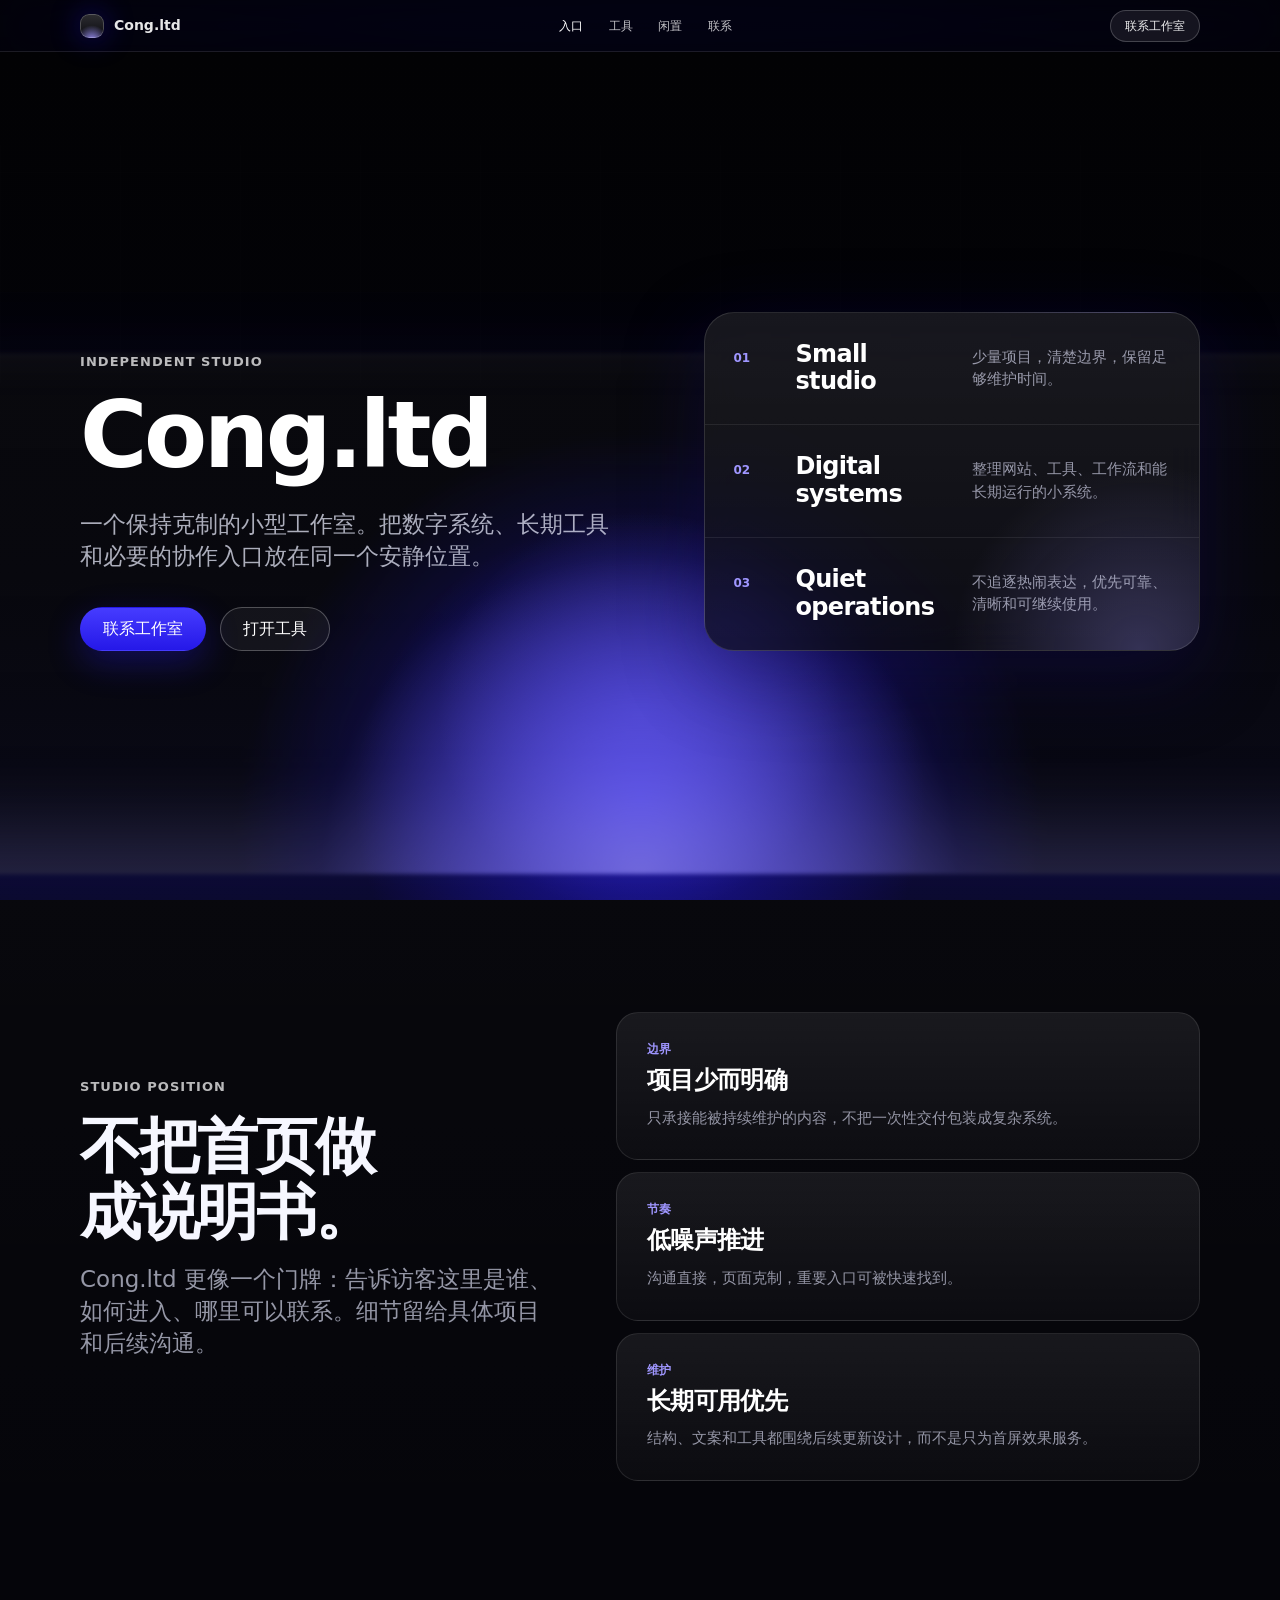
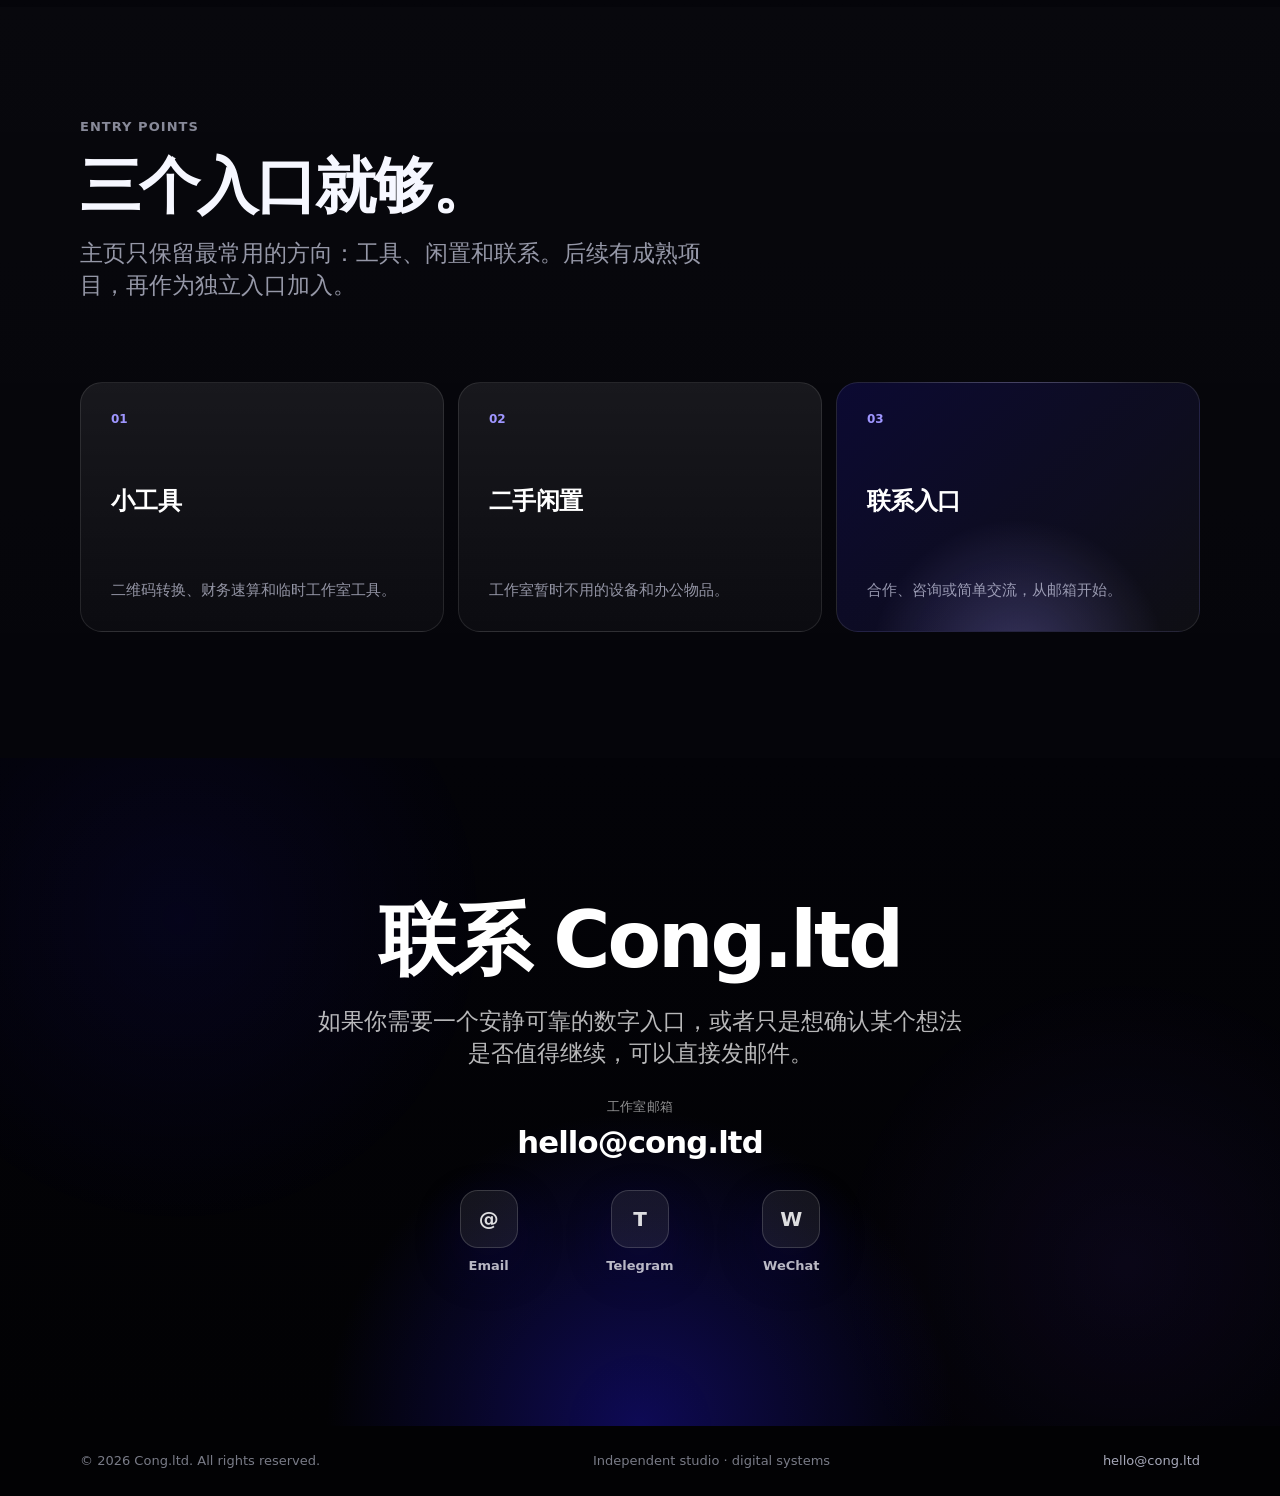
==== index.html @ 111c8457 "Upload cleaned Cong.ltd site" ====
<!doctype html>
<html lang="zh-CN">
<head>
  <meta charset="utf-8" />
  <meta name="viewport" content="width=device-width, initial-scale=1" />
  <title>Cong.ltd｜工作室</title>
  <meta name="description" content="Cong.ltd 是一个克制的小型工作室，整理数字系统、长期工具和安静可靠的协作入口。" />
  <link rel="stylesheet" href="assets/css/style.css">
</head>
<body>
  <a class="skip-link" href="#main">跳到正文</a>
  <nav class="nav" aria-label="主导航">
    <div class="nav-inner">
      <a class="brand" href="#top" aria-label="Cong.ltd 首页"><span class="brand-mark" aria-hidden="true"></span><span>Cong.ltd</span></a>
      <div class="nav-links" aria-label="页面导航">
        <a href="#top" aria-current="page">入口</a>
        <a href="tools.html">工具</a>
        <a href="preowned.html">闲置</a>
        <a href="#contact">联系</a>
      </div>
      <a class="nav-cta" href="#contact">联系工作室</a>
      <button class="menu-btn" type="button" aria-label="打开菜单" aria-expanded="false">☰</button>
    </div>
  </nav>
  <div class="mobile-menu" aria-label="移动端菜单">
    <a href="#top">入口</a>
    <a href="tools.html">工具</a>
    <a href="preowned.html">闲置</a>
    <a href="#contact">联系</a>
  </div>

  <main id="main">
    <span class="anchor-target" id="top" aria-hidden="true"></span>
    <section class="hero studio-hero">
      <div class="wrap studio-hero-inner">
        <div class="studio-hero-copy">
          <p class="hero-kicker reveal">Independent studio</p>
          <h1 class="reveal">Cong.ltd</h1>
          <p class="hero-subtitle reveal">一个保持克制的小型工作室。把数字系统、长期工具和必要的协作入口放在同一个安静位置。</p>
          <div class="hero-actions reveal">
            <a class="btn" href="#contact">联系工作室</a>
            <a class="btn secondary" href="tools.html">打开工具</a>
          </div>
        </div>
        <div class="studio-signal reveal" aria-label="工作室特征">
          <div class="signal-line">
            <span>01</span>
            <strong>Small studio</strong>
            <p>少量项目，清楚边界，保留足够维护时间。</p>
          </div>
          <div class="signal-line">
            <span>02</span>
            <strong>Digital systems</strong>
            <p>整理网站、工具、工作流和能长期运行的小系统。</p>
          </div>
          <div class="signal-line">
            <span>03</span>
            <strong>Quiet operations</strong>
            <p>不追逐热闹表达，优先可靠、清晰和可继续使用。</p>
          </div>
        </div>
      </div>
    </section>

    <section class="section studio-statement" aria-labelledby="studio-statement-title">
      <div class="wrap split">
        <div class="section-head left reveal">
          <p class="eyebrow">Studio position</p>
          <h2 id="studio-statement-title">不把首页做成说明书。</h2>
          <p class="lead">Cong.ltd 更像一个门牌：告诉访客这里是谁、如何进入、哪里可以联系。细节留给具体项目和后续沟通。</p>
        </div>
        <div class="studio-proof reveal">
          <div>
            <span>边界</span>
            <strong>项目少而明确</strong>
            <p>只承接能被持续维护的内容，不把一次性交付包装成复杂系统。</p>
          </div>
          <div>
            <span>节奏</span>
            <strong>低噪声推进</strong>
            <p>沟通直接，页面克制，重要入口可被快速找到。</p>
          </div>
          <div>
            <span>维护</span>
            <strong>长期可用优先</strong>
            <p>结构、文案和工具都围绕后续更新设计，而不是只为首屏效果服务。</p>
          </div>
        </div>
      </div>
    </section>

    <section class="section shelf-section" aria-labelledby="studio-entry-title">
      <div class="wrap">
        <div class="shelf-head">
          <div class="section-head left reveal">
            <p class="eyebrow dark-text">Entry points</p>
            <h2 id="studio-entry-title">三个入口就够。</h2>
            <p class="lead">主页只保留最常用的方向：工具、闲置和联系。后续有成熟项目，再作为独立入口加入。</p>
          </div>
        </div>
        <div class="studio-entry-grid">
          <a class="studio-entry-card reveal" href="tools.html">
            <span>01</span>
            <strong>小工具</strong>
            <p>二维码转换、财务速算和临时工作室工具。</p>
          </a>
          <a class="studio-entry-card reveal" href="preowned.html">
            <span>02</span>
            <strong>二手闲置</strong>
            <p>工作室暂时不用的设备和办公物品。</p>
          </a>
          <a class="studio-entry-card accent reveal" href="#contact">
            <span>03</span>
            <strong>联系入口</strong>
            <p>合作、咨询或简单交流，从邮箱开始。</p>
          </a>
        </div>
      </div>
    </section>

    <section class="contact" id="contact">
      <div class="wrap reveal">
        <h2>联系 Cong.ltd</h2>
        <p>如果你需要一个安静可靠的数字入口，或者只是想确认某个想法是否值得继续，可以直接发邮件。</p>
        <div class="contact-detail" aria-label="联系邮箱">
          <span>工作室邮箱</span>
          <a href="mailto:hello@cong.ltd?subject=Cong.ltd%20%E8%81%94%E7%B3%BB">hello@cong.ltd</a>
        </div>
        <div class="contact-icons" aria-label="联系入口">
          <a class="contact-icon-link" aria-label="Email" href="mailto:hello@cong.ltd?subject=Cong.ltd%20%E8%81%94%E7%B3%BB">
            <span class="contact-icon-mark" aria-hidden="true">
              <span class="contact-icon-fallback">@</span>
              <img src="https://pub-fa66d36fcbec41acb00d20a64ab77dc9.r2.dev/icons/email.png" alt="" width="28" height="28" loading="lazy" decoding="async" onload="this.previousElementSibling.hidden=true" onerror="this.remove()">
            </span>
            <span class="contact-icon-text">Email</span>
          </a>
          <a class="contact-icon-link" aria-label="Telegram" href="https://t.me/JFNemo" target="_blank" rel="noopener noreferrer">
            <span class="contact-icon-mark" aria-hidden="true">
              <span class="contact-icon-fallback">T</span>
              <img src="https://pub-fa66d36fcbec41acb00d20a64ab77dc9.r2.dev/icons/telegram.png" alt="" width="28" height="28" loading="lazy" decoding="async" onload="this.previousElementSibling.hidden=true" onerror="this.remove()">
            </span>
            <span class="contact-icon-text">Telegram</span>
          </a>
          <a class="contact-icon-link" aria-label="WeChat" href="https://work.weixin.qq.com/?from=user_h5" target="_blank" rel="noopener noreferrer">
            <span class="contact-icon-mark" aria-hidden="true">
              <span class="contact-icon-fallback">W</span>
              <img src="https://pub-fa66d36fcbec41acb00d20a64ab77dc9.r2.dev/icons/wechat.png" alt="" width="28" height="28" loading="lazy" decoding="async" onload="this.previousElementSibling.hidden=true" onerror="this.remove()">
            </span>
            <span class="contact-icon-text">WeChat</span>
          </a>
        </div>
      </div>
    </section>
  </main>

  <footer class="footer">
    <div class="footer-inner">
      <span>© <span id="year"></span> Cong.ltd. All rights reserved.</span>
      <span>Independent studio · digital systems</span>
      <a class="footer-mail" href="mailto:hello@cong.ltd?subject=Cong.ltd%20%E8%81%94%E7%B3%BB">hello@cong.ltd</a>
    </div>
  </footer>

  <script src="assets/js/script.js" defer></script>
</body>
</html>
---- assets/css/style.css ----
:root {
  color-scheme: dark;
  --black: #020204;
  --ink: #f6f7ff;
  --muted: rgba(230, 233, 255, .64);
  --soft: #080812;
  --soft-2: #030308;
  --white: #11121c;
  --line: rgba(255, 255, 255, .1);
  --blue: #281cff;
  --blue-dark: #7b70ff;
  --blue-bright: #9f96ff;
  --violet: #6d3cff;
  --radius: 18px;
  --shadow: rgba(18, 10, 96, .38) 0 24px 80px;
  --max: 1120px;
  --nav-h: 52px;
  --font-system: -apple-system, BlinkMacSystemFont, "SF Pro Display", "SF Pro Text", "PingFang SC", "Hiragino Sans GB", "Microsoft YaHei", "Segoe UI", system-ui, sans-serif;
  --tracking-tight: -0.028em;
  --tracking-title: -0.038em;
  --tracking-body: 0;
  --tracking-label: .08em;
  --text-caption: 12px;
  --text-small: 14px;
  --text-body: 17px;
  --text-lead: clamp(19px, 1.8vw, 23px);
  --text-card-title: clamp(23px, 2.2vw, 29px);
  --text-section-title: clamp(40px, 4.8vw, 64px);
  --text-hero: clamp(44px, 7.4vw, 92px);
  font-family: var(--font-system);
}

* { box-sizing: border-box; }
html { scroll-behavior: smooth; }
body {
  margin: 0;
  background:
    radial-gradient(circle at 50% -14%, rgba(40, 28, 255, .2), transparent 30%),
    radial-gradient(circle at 10% 34%, rgba(109, 60, 255, .12), transparent 28%),
    radial-gradient(circle at 90% 66%, rgba(40, 28, 255, .13), transparent 30%),
    var(--soft-2);
  color: var(--ink);
  letter-spacing: var(--tracking-body);
  -webkit-font-smoothing: antialiased;
  text-rendering: optimizeLegibility;
  font-size: var(--text-body);
  line-height: 1.47059;
}

a { color: inherit; text-decoration: none; }
button, input, textarea { font: inherit; }

.skip-link {
  position: absolute;
  left: 12px;
  top: -48px;
  z-index: 20;
  background: rgba(246,247,255,.94);
  color: #020204;
  padding: 10px 14px;
  border-radius: 999px;
  transition: top .2s ease;
}
.skip-link:focus { top: 12px; }

.nav {
  position: sticky;
  top: 0;
  z-index: 10;
  height: var(--nav-h);
  background: rgba(2, 2, 6, .74);
  color: rgba(255, 255, 255, .9);
  backdrop-filter: saturate(180%) blur(20px);
  -webkit-backdrop-filter: saturate(180%) blur(20px);
  border-bottom: 1px solid rgba(255,255,255,.1);
}

.nav-inner {
  width: min(var(--max), calc(100% - 36px));
  margin: 0 auto;
  height: 100%;
  display: flex;
  align-items: center;
  justify-content: space-between;
  gap: 20px;
}

.brand {
  display: inline-flex;
  align-items: center;
  gap: 10px;
  min-width: max-content;
  font-size: 14px;
  font-weight: 600;
  letter-spacing: var(--tracking-body);
}

.brand-mark {
  width: 24px;
  height: 24px;
  border-radius: 9px;
  background:
    radial-gradient(circle at 50% 110%, rgba(159,150,255,.95), transparent 52%),
    linear-gradient(180deg, rgba(255,255,255,.16), rgba(255,255,255,.02)),
    #05050a;
  box-shadow:
    inset 0 0 0 1px rgba(255,255,255,.22),
    0 0 30px rgba(40,28,255,.42);
}

.nav-links {
  display: flex;
  align-items: center;
  gap: clamp(16px, 2vw, 26px);
  font-size: var(--text-caption);
  line-height: 1;
  color: rgba(255,255,255,.76);
}

.nav-links a { transition: color .18s ease; }
.nav-links a:hover, .nav-links a:focus-visible, .nav-links a[aria-current="page"] { color: #fff; }

.nav-cta {
  display: inline-flex;
  align-items: center;
  justify-content: center;
  min-height: 32px;
  padding: 0 14px;
  border-radius: 999px;
  border: 1px solid rgba(255,255,255,.2);
  background: rgba(255,255,255,.08);
  color: rgba(255,255,255,.92);
  font-size: var(--text-caption);
  line-height: 1;
  font-weight: 500;
  transition: background .18s ease, border-color .18s ease;
}
.nav-cta:hover { background: rgba(255,255,255,.14); border-color: rgba(255,255,255,.32); }

.menu-btn { display: none; }
.mobile-menu { display: none; }

main { overflow: hidden; }

.hero {
  min-height: auto;
  background:
    radial-gradient(circle at 50% 88%, rgba(40, 28, 255, .58), transparent 29%),
    radial-gradient(circle at 50% 78%, rgba(159, 150, 255, .32), transparent 22%),
    linear-gradient(180deg, #020204 0%, #030309 62%, #080817 100%);
  color: #fff;
  display: grid;
  place-items: center;
  text-align: center;
  padding: clamp(74px, 7.8vw, 108px) 18px clamp(66px, 7vw, 92px);
  position: relative;
  isolation: isolate;
}

.hero::before {
  content: "";
  position: absolute;
  inset: auto max(-140px, -11vw) 26px max(-140px, -11vw);
  height: min(520px, 48vw);
  border-radius: 46px;
  background:
    radial-gradient(circle at 50% 100%, rgba(159,150,255,.82), transparent 34%),
    radial-gradient(circle at 50% 92%, rgba(40,28,255,.76), transparent 44%),
    linear-gradient(180deg, rgba(255,255,255,.04), rgba(255,255,255,.01));
  filter: blur(2px);
  opacity: .74;
  z-index: -1;
  pointer-events: none;
  box-shadow:
    inset 0 0 0 1px rgba(255,255,255,.06),
    inset 0 -42px 80px rgba(159,150,255,.26),
    0 44px 120px rgba(40,28,255,.24);
}

.hero::after {
  content: "";
  position: absolute;
  inset: 0;
  background:
    linear-gradient(90deg, rgba(255,255,255,.035) 1px, transparent 1px),
    linear-gradient(180deg, rgba(255,255,255,.03) 1px, transparent 1px);
  background-size: 120px 120px;
  mask-image: linear-gradient(to bottom, transparent, #000 18%, transparent 72%);
  opacity: .18;
  z-index: -1;
  pointer-events: none;
}

.hero-kicker, .eyebrow {
  margin: 0 0 18px;
  font-size: 13px;
  line-height: 1.23077;
  color: rgba(255,255,255,.72);
  letter-spacing: var(--tracking-label);
  text-transform: uppercase;
  font-weight: 600;
}

.hero h1 {
  margin: 0 auto;
  max-width: 1040px;
  font-size: var(--text-hero);
  line-height: 1.035;
  letter-spacing: var(--tracking-title);
  font-weight: 700;
  text-wrap: balance;
}

.hero-subtitle {
  max-width: 720px;
  margin: 26px auto 0;
  font-size: var(--text-lead);
  line-height: 1.381;
  color: rgba(235,238,255,.72);
  font-weight: 400;
  letter-spacing: var(--tracking-body);
  text-wrap: pretty;
}

.hero-actions, .section-actions {
  display: flex;
  align-items: center;
  justify-content: center;
  flex-wrap: wrap;
  gap: 14px;
  margin-top: 34px;
}

.btn {
  display: inline-flex;
  align-items: center;
  justify-content: center;
  min-height: 44px;
  padding: 0 22px;
  border-radius: 999px;
  border: 1px solid transparent;
  background: var(--blue);
  color: #fff;
  font-size: 16px;
  line-height: 1;
  font-weight: 500;
  letter-spacing: var(--tracking-body);
  box-shadow: 0 12px 34px rgba(40,28,255,.3);
  background: linear-gradient(180deg, #463cff, #2518e8);
  transition: transform .18s ease, background .18s ease, border-color .18s ease, box-shadow .18s ease;
}
.btn:hover { transform: translateY(-1px); background: linear-gradient(180deg, #5b52ff, #2f24ff); box-shadow: 0 16px 42px rgba(40,28,255,.4); }
.btn:active { transform: translateY(0); }
.btn.secondary { background: rgba(255,255,255,.05); border-color: rgba(255,255,255,.26); color: #fff; box-shadow: none; }
.btn.secondary:hover { border-color: rgba(255,255,255,.46); background: rgba(255,255,255,.09); box-shadow: none; }
.btn.dark { background: rgba(255,255,255,.1); color: #fff; border-color: rgba(255,255,255,.18); box-shadow: none; }
.btn.dark:hover { background: rgba(255,255,255,.15); box-shadow: none; }
.btn.ghost { background: rgba(255,255,255,.04); color: var(--blue-bright); border-color: rgba(159,150,255,.36); box-shadow: none; }
.btn.ghost:hover { background: rgba(159,150,255,.1); box-shadow: none; }

.hero-panel {
  width: min(920px, calc(100vw - 36px));
  margin: clamp(40px, 5vw, 52px) auto 0;
  border-radius: 42px;
  background:
    linear-gradient(180deg, rgba(255,255,255,.12), rgba(255,255,255,.025)),
    rgba(5,5,12,.64);
  border: 1px solid rgba(255,255,255,.14);
  box-shadow:
    inset 0 1px 0 rgba(255,255,255,.12),
    0 38px 120px rgba(0,0,0,.54),
    0 0 90px rgba(40,28,255,.18);
  padding: 14px;
  text-align: left;
  backdrop-filter: blur(22px) saturate(150%);
  -webkit-backdrop-filter: blur(22px) saturate(150%);
}

.dashboard {
  min-height: 330px;
  border-radius: 30px;
  background:
    radial-gradient(circle at 75% 110%, rgba(40,28,255,.28), transparent 36%),
    linear-gradient(180deg, rgba(255,255,255,.075), rgba(255,255,255,.026)),
    #050509;
  color: var(--ink);
  display: grid;
  grid-template-columns: 1fr 1.1fr;
  gap: 0;
  overflow: hidden;
}

.dash-copy {
  padding: clamp(26px, 3.6vw, 42px);
  display: flex;
  flex-direction: column;
  justify-content: space-between;
  gap: 28px;
}

.dash-label { font-size: 13px; line-height: 1.23077; color: var(--muted); margin-bottom: 14px; letter-spacing: var(--tracking-body); }
.dash-title { margin: 0; font-size: clamp(30px, 3.1vw, 44px); line-height: 1.09091; letter-spacing: var(--tracking-tight); font-weight: 650; text-wrap: balance; }
.dash-text { margin: 16px 0 0; color: var(--muted); font-size: 16px; line-height: 1.5; letter-spacing: var(--tracking-body); text-wrap: pretty; }

.dash-list { display: grid; gap: 12px; margin: 0; padding: 0; list-style: none; }
.dash-list li { display: flex; align-items: center; gap: 10px; color: rgba(235,238,255,.74); font-size: 14px; line-height: 1.35; letter-spacing: var(--tracking-body); }
.dot { width: 8px; height: 8px; border-radius: 50%; background: var(--blue-bright); box-shadow: 0 0 0 5px rgba(159,150,255,.13); }

.dash-visual {
  background:
    radial-gradient(circle at 50% 100%, rgba(159,150,255,.5), transparent 38%),
    radial-gradient(circle at 50% 76%, rgba(40,28,255,.44), transparent 44%),
    #030306;
  min-height: 330px;
  position: relative;
  padding: 24px;
  display: grid;
  place-items: center;
}

.orbit {
  width: min(340px, 78%);
  aspect-ratio: 1;
  border-radius: 42px;
  position: relative;
  background:
    radial-gradient(circle at 50% 105%, rgba(190,185,255,.92), transparent 32%),
    radial-gradient(circle at 50% 82%, rgba(40,28,255,.82), transparent 45%),
    linear-gradient(180deg, rgba(255,255,255,.03), rgba(255,255,255,.01));
  box-shadow:
    inset 0 0 0 1px rgba(255,255,255,.08),
    inset 0 -28px 70px rgba(159,150,255,.2),
    0 28px 80px rgba(40,28,255,.2);
  animation: breathe 5s ease-in-out infinite;
}

.orbit::before, .orbit::after {
  content: "";
  position: absolute;
  width: 108px;
  height: 54px;
  border-radius: 0 0 108px 108px;
  background: #281cff;
  box-shadow: 0 16px 52px rgba(40,28,255,.48);
}
.orbit::before { top: 31%; left: 50%; transform: translateX(-50%); }
.orbit::after { display: none; }

.core {
  position: absolute;
  inset: 50% auto auto 50%;
  transform: translate(-50%, -50%);
  width: 132px;
  height: 132px;
  border-radius: 50%;
  background:
    radial-gradient(circle at 50% 0%, #05050a 0 30%, transparent 31%),
    linear-gradient(180deg, #281cff, #120b8d);
  display: grid;
  place-items: center;
  color: #fff;
  font-size: 38px;
  font-weight: 750;
  box-shadow: 0 24px 70px rgba(40,28,255,.42);
}

@keyframes breathe {
  0%, 100% { transform: scale(1); opacity: .94; }
  50% { transform: scale(1.035); opacity: 1; }
}

.section {
  padding: clamp(72px, 9vw, 112px) 18px clamp(80px, 10vw, 126px);
  background: transparent;
  color: var(--ink);
  position: relative;
}
.section.dark,
.section.soft,
.section.white {
  background:
    linear-gradient(180deg, rgba(255,255,255,.018), rgba(255,255,255,.006)),
    var(--soft-2);
  color: var(--ink);
}
.section.dark::before,
.section.soft::before,
.section.white::before,
.contact::before {
  content: "";
  position: absolute;
  inset: 0;
  pointer-events: none;
  background:
    radial-gradient(circle at 14% 24%, rgba(40,28,255,.11), transparent 26%),
    radial-gradient(circle at 88% 76%, rgba(109,60,255,.1), transparent 24%);
  opacity: .74;
}
.section > .wrap,
.contact > .wrap { position: relative; z-index: 1; }

.wrap { width: min(var(--max), 100%); margin: 0 auto; }
.section-head { max-width: 760px; margin: 0 auto 54px; text-align: center; }
.section-head.left { margin-left: 0; text-align: left; }
.section h2 {
  margin: 0;
  font-size: var(--text-section-title);
  line-height: 1.0625;
  letter-spacing: var(--tracking-title);
  font-weight: 700;
  text-wrap: balance;
}
.section p.lead {
  margin: 20px 0 0;
  font-size: var(--text-lead);
  line-height: 1.3913;
  color: var(--muted);
  letter-spacing: var(--tracking-body);
  font-weight: 400;
  text-wrap: pretty;
}
.dark p.lead { color: var(--muted); }

.grid-3 {
  display: grid;
  grid-template-columns: repeat(3, 1fr);
  gap: 16px;
}

.card {
  min-height: 300px;
  border-radius: var(--radius);
  background:
    linear-gradient(180deg, rgba(255,255,255,.08), rgba(255,255,255,.035));
  padding: clamp(26px, 3.2vw, 38px);
  box-shadow: none;
  border: 1px solid rgba(255,255,255,.1);
  display: flex;
  flex-direction: column;
  justify-content: space-between;
  gap: 28px;
  transition: transform .2s ease, box-shadow .2s ease, border-color .2s ease;
}
.card:hover { transform: translateY(-3px); box-shadow: var(--shadow); border-color: rgba(159,150,255,.24); }
.dark .card { background: linear-gradient(180deg, rgba(255,255,255,.08), rgba(255,255,255,.035)); color: #fff; border-color: rgba(255,255,255,.1); }

.icon {
  width: 52px;
  height: 52px;
  border-radius: 15px;
  display: grid;
  place-items: center;
  background: linear-gradient(135deg, rgba(40,28,255,.18), rgba(159,150,255,.06));
  color: var(--blue-bright);
  font-size: 22px;
  line-height: 1;
  font-weight: 650;
  letter-spacing: var(--tracking-tight);
}
.dark .icon { color: var(--blue-bright); background: rgba(159,150,255,.12); }

.card h3 { margin: 0; font-size: var(--text-card-title); line-height: 1.1724; letter-spacing: var(--tracking-tight); font-weight: 650; text-wrap: balance; }
.card p { margin: 14px 0 0; color: var(--muted); line-height: 1.533; font-size: 15px; letter-spacing: var(--tracking-body); text-wrap: pretty; }
.dark .card p { color: rgba(255,255,255,.68); }

.link {
  color: var(--blue-bright);
  font-size: 15px;
  line-height: 1.333;
  font-weight: 500;
  letter-spacing: var(--tracking-body);
  width: max-content;
}
.link::after { content: " ›"; }
.link:hover { text-decoration: underline; }
.dark .link { color: var(--blue-bright); }

.split {
  display: grid;
  grid-template-columns: .9fr 1.1fr;
  gap: clamp(28px, 4.6vw, 58px);
  align-items: center;
}

.feature-list { display: grid; gap: 14px; }
.feature-row {
  display: grid;
  grid-template-columns: 44px 1fr;
  gap: 16px;
  padding: 20px;
  border-radius: 16px;
  background: rgba(255,255,255,.06);
  border: 1px solid rgba(255,255,255,.1);
}
.feature-row b { display: block; font-size: 18px; margin-bottom: 5px; }
.feature-row span { display: block; color: var(--muted); line-height: 1.45; }

.showcase {
  border-radius: 30px;
  min-height: 480px;
  background:
    radial-gradient(circle at 58% 105%, rgba(159,150,255,.52), transparent 32%),
    radial-gradient(circle at 72% 92%, rgba(40,28,255,.42), transparent 42%),
    linear-gradient(180deg, rgba(255,255,255,.08), rgba(255,255,255,.02)),
    #050509;
  border: 1px solid rgba(255,255,255,.12);
  padding: clamp(20px, 4vw, 42px);
  box-shadow: var(--shadow);
  color: #fff;
  display: flex;
  flex-direction: column;
  justify-content: space-between;
  overflow: hidden;
  position: relative;
}
.showcase::after {
  content: "";
  position: absolute;
  right: -70px;
  bottom: -90px;
  width: 320px;
  height: 320px;
  border-radius: 50%;
  background: radial-gradient(circle, rgba(159,150,255,.54), transparent 62%);
  pointer-events: none;
}
.showcase-top { display: flex; justify-content: space-between; gap: 18px; align-items: flex-start; position: relative; z-index: 1; }
.badge { border: 1px solid rgba(255,255,255,.18); border-radius: 999px; padding: 8px 12px; color: rgba(255,255,255,.72); font-size: 12px; }
.showcase-title { position: relative; z-index: 1; max-width: 520px; }
.showcase-title h3 { margin: 0; font-size: clamp(36px, 4.7vw, 58px); line-height: 1.069; letter-spacing: var(--tracking-title); font-weight: 700; text-wrap: balance; }
.showcase-title p { color: rgba(255,255,255,.7); font-size: 17px; line-height: 1.5; letter-spacing: var(--tracking-body); text-wrap: pretty; }

.timeline {
  display: grid;
  grid-template-columns: repeat(4, 1fr);
  gap: 10px;
  margin-top: 34px;
  position: relative;
  z-index: 1;
}
.step { border-radius: 16px; background: rgba(255,255,255,.08); padding: 18px; min-height: 126px; border: 1px solid rgba(255,255,255,.08); }
.step strong { display: block; font-size: 12px; line-height: 1; color: var(--blue-bright); margin-bottom: 13px; letter-spacing: var(--tracking-body); font-weight: 650; }
.step span { color: rgba(255,255,255,.8); font-size: 15px; line-height: 1.4; letter-spacing: var(--tracking-body); }

.case-grid {
  display: grid;
  grid-template-columns: 1.2fr .8fr;
  gap: 16px;
}
.case-card {
  min-height: 330px;
  border-radius: 24px;
  background:
    linear-gradient(180deg, rgba(255,255,255,.08), rgba(255,255,255,.035));
  padding: clamp(28px, 4vw, 44px);
  display: flex;
  flex-direction: column;
  justify-content: space-between;
  border: 1px solid rgba(255,255,255,.1);
}
.case-card.primary {
  background:
    radial-gradient(circle at 50% 115%, rgba(40,28,255,.34), transparent 36%),
    linear-gradient(180deg, rgba(255,255,255,.075), rgba(255,255,255,.022)),
    #050509;
  color: #fff;
}
.case-card p { color: var(--muted); line-height: 1.533; margin: 14px 0 0; font-size: 15px; letter-spacing: var(--tracking-body); text-wrap: pretty; }
.case-card.primary p { color: rgba(255,255,255,.72); }
.case-card h3 { font-size: clamp(30px, 3.8vw, 48px); margin: 0; letter-spacing: var(--tracking-title); line-height: 1.0833; font-weight: 700; text-wrap: balance; }
.case-meta { display: flex; flex-wrap: wrap; gap: 8px; margin-top: 22px; }
.pill { border-radius: 999px; padding: 7px 11px; background: rgba(159,150,255,.1); color: var(--blue-bright); font-size: 12px; line-height: 1; letter-spacing: var(--tracking-body); font-weight: 500; border: 1px solid rgba(159,150,255,.16); }
.primary .pill { background: rgba(159,150,255,.13); color: var(--blue-bright); }

.product-grid {
  display: grid;
  grid-template-columns: 1.12fr .94fr .94fr;
  gap: 16px;
}
.product-card {
  min-height: 318px;
  border-radius: 24px;
  background:
    linear-gradient(180deg, rgba(255,255,255,.08), rgba(255,255,255,.035));
  border: 1px solid rgba(255,255,255,.1);
  padding: clamp(26px, 3.4vw, 40px);
  display: flex;
  flex-direction: column;
  justify-content: space-between;
  gap: 30px;
  transition: transform .2s ease, box-shadow .2s ease, border-color .2s ease;
}
.product-card:hover { transform: translateY(-3px); box-shadow: var(--shadow); border-color: rgba(159,150,255,.24); }
.product-card.feature {
  background:
    radial-gradient(circle at 50% 112%, rgba(40,28,255,.38), transparent 36%),
    linear-gradient(180deg, rgba(255,255,255,.075), rgba(255,255,255,.022)),
    #050509;
  color: #fff;
}
.product-card h3 {
  margin: 0;
  font-size: clamp(28px, 3vw, 42px);
  line-height: 1.095;
  letter-spacing: var(--tracking-tight);
  font-weight: 700;
  text-wrap: balance;
}
.product-card p {
  margin: 15px 0 0;
  color: var(--muted);
  line-height: 1.533;
  font-size: 15px;
  letter-spacing: var(--tracking-body);
  text-wrap: pretty;
}
.product-card.feature p { color: rgba(255,255,255,.72); }
.product-topline {
  display: inline-flex;
  align-items: center;
  gap: 9px;
  color: var(--muted);
  font-size: 13px;
  line-height: 1.23077;
  letter-spacing: var(--tracking-body);
}
.product-card.feature .product-topline { color: rgba(255,255,255,.72); }
.status-dot {
  width: 9px;
  height: 9px;
  border-radius: 50%;
  background: var(--blue);
  box-shadow: 0 0 0 5px rgba(159,150,255,.13);
  flex: 0 0 auto;
}
.status-dot.available { background: var(--blue-bright); box-shadow: 0 0 0 5px rgba(159,150,255,.14); }
.status-dot.reserved { background: var(--blue-dark); box-shadow: 0 0 0 5px rgba(123,112,255,.14); }
.product-foot {
  display: flex;
  align-items: center;
  justify-content: space-between;
  gap: 14px;
  flex-wrap: wrap;
}
.product-foot strong {
  font-size: 27px;
  line-height: 1.111;
  letter-spacing: var(--tracking-tight);
  font-weight: 650;
  font-variant-numeric: tabular-nums;
}
.product-card.feature .pill { background: rgba(159,150,255,.13); color: var(--blue-bright); }

.tools-layout {
  display: grid;
  grid-template-columns: .86fr 1.14fr;
  gap: clamp(28px, 4.6vw, 58px);
  align-items: center;
}
.shelf-section {
  background:
    linear-gradient(180deg, rgba(255,255,255,.018), rgba(255,255,255,.006)),
    var(--soft-2);
  color: var(--ink);
}
.page-hero {
  min-height: calc(100dvh - var(--nav-h));
  padding-top: clamp(76px, 9vw, 118px);
}
.page-hero h1 {
  margin: 0;
  font-size: var(--text-section-title);
  line-height: 1.0625;
  letter-spacing: var(--tracking-title);
  font-weight: 700;
  text-wrap: balance;
}
.preowned-actions {
  justify-content: flex-start;
  margin-top: clamp(24px, 4vw, 42px);
}
.anchor-target {
  position: relative;
  top: calc(var(--nav-h) * -1);
  display: block;
  width: 0;
  height: 0;
  overflow: hidden;
}
.shelf-head {
  display: grid;
  grid-template-columns: minmax(0, 1fr) minmax(220px, 280px);
  gap: clamp(24px, 4vw, 56px);
  align-items: end;
  margin-bottom: 26px;
}
.shelf-head .lead {
  max-width: 650px;
}
.shelf-select-wrap {
  display: grid;
  gap: 9px;
}
.shelf-select-wrap span {
  color: rgba(230,233,255,.58);
  font-size: 13px;
  line-height: 1.23077;
}
.shelf-select-wrap select {
  width: 100%;
  min-height: 46px;
  border: 1px solid rgba(255,255,255,.16);
  border-radius: 16px;
  background:
    linear-gradient(180deg, rgba(255,255,255,.1), rgba(255,255,255,.045)),
    #050509;
  color: #fff;
  padding: 0 14px;
  outline: none;
}
.shelf-select-wrap select:focus {
  border-color: rgba(159,150,255,.48);
}
.shelf-panels {
  border: 1px solid rgba(255,255,255,.1);
  border-radius: 30px;
  background:
    radial-gradient(circle at 84% 100%, rgba(40,28,255,.18), transparent 34%),
    rgba(255,255,255,.025);
  padding: clamp(14px, 2vw, 22px);
}
.shelf-panel[hidden] { display: none; }
.shelf-panel.is-active {
  display: block;
}
.dark-text { color: rgba(230,233,255,.58); }
.tool-grid {
  display: grid;
  grid-template-columns: repeat(2, 1fr);
  gap: 14px;
}
.tool-card {
  min-height: 220px;
  border-radius: 22px;
  background:
    linear-gradient(180deg, rgba(255,255,255,.08), rgba(255,255,255,.035));
  border: 1px solid rgba(255,255,255,.1);
  padding: 28px;
  display: flex;
  flex-direction: column;
  justify-content: space-between;
  transition: transform .2s ease, background .2s ease;
}
.tool-card:hover { transform: translateY(-2px); background: rgba(255,255,255,.09); }
.tool-card.accent {
  background:
    radial-gradient(circle at 50% 115%, rgba(159,150,255,.3), transparent 44%),
    linear-gradient(135deg, rgba(40,28,255,.16), rgba(255,255,255,.04));
}
.tool-card.qr-tool {
  grid-column: 1 / -1;
  min-height: auto;
  display: grid;
  grid-template-columns: 40px minmax(180px, .72fr) minmax(280px, 1.28fr);
  align-items: start;
  gap: 24px;
  background:
    radial-gradient(circle at 82% 110%, rgba(159,150,255,.34), transparent 38%),
    linear-gradient(180deg, rgba(255,255,255,.09), rgba(255,255,255,.035));
}
.tool-card.finance-tool {
  grid-column: 1 / -1;
  min-height: auto;
  display: grid;
  grid-template-columns: 40px minmax(180px, .62fr) minmax(320px, 1.38fr);
  align-items: start;
  gap: 24px;
  background:
    radial-gradient(circle at 86% 110%, rgba(40,28,255,.3), transparent 38%),
    linear-gradient(180deg, rgba(255,255,255,.085), rgba(255,255,255,.032));
}
.tool-index {
  width: 40px;
  height: 40px;
  border-radius: 13px;
  display: grid;
  place-items: center;
  background: rgba(255,255,255,.08);
  color: var(--blue-bright);
  border: 1px solid rgba(255,255,255,.1);
  font-weight: 650;
  font-size: 13px;
  line-height: 1;
  letter-spacing: var(--tracking-body);
}
.tool-card h3 {
  margin: 30px 0 0;
  font-size: var(--text-card-title);
  line-height: 1.1724;
  letter-spacing: var(--tracking-tight);
  font-weight: 650;
  text-wrap: balance;
}
.tool-card p {
  margin: 11px 0 0;
  color: var(--muted);
  line-height: 1.4667;
  font-size: 15px;
  letter-spacing: var(--tracking-body);
  text-wrap: pretty;
}

.qr-app {
  display: grid;
  gap: 14px;
}
.qr-label {
  color: rgba(230,233,255,.68);
  font-size: 13px;
  line-height: 1.23077;
}
.qr-app textarea {
  width: 100%;
  min-height: 116px;
  resize: vertical;
  border: 1px solid rgba(255,255,255,.12);
  border-radius: 16px;
  background: rgba(255,255,255,.06);
  color: #fff;
  padding: 14px 15px;
  outline: none;
  line-height: 1.5;
  transition: border-color .18s ease, background .18s ease;
}
.qr-app textarea::placeholder { color: rgba(230,233,255,.4); }
.qr-app textarea:focus {
  border-color: rgba(159,150,255,.44);
  background: rgba(255,255,255,.08);
}
.qr-actions {
  display: flex;
  align-items: center;
  flex-wrap: wrap;
  gap: 10px;
}
.qr-actions .btn {
  min-height: 40px;
  padding-inline: 16px;
  font-size: 14px;
  cursor: pointer;
}
.qr-actions .disabled {
  opacity: .48;
  pointer-events: none;
}
.qr-output {
  min-height: 220px;
  border: 1px solid rgba(255,255,255,.1);
  border-radius: 24px;
  background:
    radial-gradient(circle at 50% 100%, rgba(40,28,255,.26), transparent 40%),
    rgba(2,2,7,.46);
  display: grid;
  place-items: center;
  padding: 22px;
  color: rgba(230,233,255,.52);
}
.qr-output canvas,
.qr-output img {
  width: min(180px, 100%);
  height: auto;
  border-radius: 14px;
  background: #fff;
  padding: 10px;
  box-shadow: 0 18px 54px rgba(0,0,0,.38);
}
.qr-message {
  color: rgba(230,233,255,.62);
  font-size: 14px;
  line-height: 1.4;
}

.finance-app {
  display: grid;
  gap: 14px;
}
.finance-fields {
  display: grid;
  grid-template-columns: repeat(4, minmax(0, 1fr));
  gap: 10px;
}
.finance-app label {
  display: grid;
  gap: 7px;
}
.finance-app label span {
  color: rgba(230,233,255,.68);
  font-size: 13px;
  line-height: 1.23077;
}
.finance-app input {
  width: 100%;
  min-height: 42px;
  border: 1px solid rgba(255,255,255,.12);
  border-radius: 14px;
  background: rgba(255,255,255,.06);
  color: #fff;
  padding: 0 12px;
  outline: none;
  transition: border-color .18s ease, background .18s ease;
}
.finance-app input::placeholder { color: rgba(230,233,255,.38); }
.finance-app input:focus {
  border-color: rgba(159,150,255,.44);
  background: rgba(255,255,255,.08);
}
.finance-result {
  display: grid;
  grid-template-columns: repeat(2, minmax(0, 1fr));
  gap: 10px;
}
.finance-result div,
.finance-records {
  border: 1px solid rgba(255,255,255,.1);
  border-radius: 16px;
  background: rgba(2,2,7,.4);
  padding: 14px;
}
.finance-result span,
.finance-record span {
  display: block;
  color: rgba(230,233,255,.52);
  font-size: 12px;
  line-height: 1.25;
}
.finance-result strong {
  display: block;
  margin-top: 8px;
  color: #fff;
  font-size: 18px;
  line-height: 1.25;
  font-weight: 650;
  overflow-wrap: anywhere;
}
.finance-actions {
  display: flex;
  flex-wrap: wrap;
  gap: 10px;
}
.finance-actions .btn {
  min-height: 40px;
  padding-inline: 16px;
  font-size: 14px;
  cursor: pointer;
}
.finance-records {
  display: grid;
  gap: 10px;
  min-height: 54px;
}
.finance-records:empty::before {
  content: "暂无记录";
  color: rgba(230,233,255,.5);
  font-size: 14px;
}
.finance-record {
  display: grid;
  gap: 5px;
}
.finance-record strong {
  color: #fff;
  font-size: 15px;
  line-height: 1.35;
}
.finance-record em {
  color: rgba(230,233,255,.56);
  font-size: 12px;
  line-height: 1.35;
  font-style: normal;
}

.contact {
  background:
    radial-gradient(circle at 50% 100%, rgba(40,28,255,.32), transparent 34%),
    linear-gradient(180deg, #030308, #020204);
  color: #fff;
  text-align: center;
  padding: clamp(84px, 11vw, 144px) 18px clamp(92px, 12vw, 152px);
  position: relative;
}
.contact h2 { margin: 0 auto; max-width: 900px; font-size: clamp(42px, 6.4vw, 78px); line-height: 1.064; letter-spacing: var(--tracking-title); font-weight: 700; text-wrap: balance; }
.contact p { max-width: 660px; margin: 24px auto 0; color: rgba(255,255,255,.72); font-size: var(--text-lead); line-height: 1.3913; letter-spacing: var(--tracking-body); text-wrap: pretty; }
.contact-detail {
  width: max-content;
  max-width: 100%;
  margin: 28px auto 0;
  display: grid;
  gap: 8px;
  text-align: center;
}
.contact-detail span {
  color: rgba(255,255,255,.56);
  font-size: 13px;
  line-height: 1.3846;
  letter-spacing: .01em;
}
.contact-detail a {
  color: #fff;
  font-size: clamp(22px, 2.4vw, 32px);
  font-weight: 600;
  line-height: 1.1875;
  letter-spacing: var(--tracking-tight);
  overflow-wrap: anywhere;
  transition: color .18s ease;
}
.contact-detail a:hover { color: rgba(255,255,255,.82); }
.contact-icons {
  width: min(100%, 440px);
  margin: 30px auto 0;
  display: flex;
  align-items: stretch;
  justify-content: center;
  gap: 14px;
}
.contact-icon-link {
  min-width: 0;
  flex: 1 1 0;
  display: grid;
  justify-items: center;
  gap: 10px;
  color: rgba(255,255,255,.78);
  font-size: 13px;
  line-height: 1.2308;
  font-weight: 600;
  letter-spacing: var(--tracking-body);
  transition: color .18s ease, transform .18s ease;
}
.contact-icon-link:hover {
  color: #fff;
  transform: translateY(-2px);
}
.contact-icon-mark {
  position: relative;
  width: 58px;
  height: 58px;
  display: inline-grid;
  place-items: center;
  border: 1px solid rgba(255,255,255,.16);
  border-radius: 18px;
  background: rgba(255,255,255,.07);
  box-shadow: rgba(18, 10, 96, .24) 0 18px 48px;
  overflow: hidden;
}
.contact-icon-mark img {
  position: absolute;
  inset: 50% auto auto 50%;
  width: 28px;
  height: 28px;
  object-fit: contain;
  transform: translate(-50%, -50%);
}
.contact-icon-fallback {
  color: rgba(255,255,255,.86);
  font-size: 20px;
  line-height: 1;
  font-weight: 700;
}
.contact-icon-text {
  max-width: 100%;
  overflow-wrap: anywhere;
}

.footer {
  background: #020204;
  color: rgba(230,233,255,.52);
  padding: 26px 18px;
  font-size: 13px;
  line-height: 1.3846;
  letter-spacing: var(--tracking-body);
}
.footer-inner { width: min(var(--max), 100%); margin: 0 auto; display: flex; justify-content: space-between; gap: 18px; flex-wrap: wrap; }
.footer-mail { color: rgba(230,233,255,.72); font-weight: 500; }
.footer-mail:hover { color: var(--blue-bright); }

.studio-hero {
  min-height: calc(100dvh - var(--nav-h));
  text-align: left;
}
.studio-hero-inner {
  display: grid;
  grid-template-columns: minmax(0, 1.05fr) minmax(300px, .95fr);
  gap: clamp(36px, 6vw, 86px);
  align-items: end;
}
.studio-hero-copy {
  max-width: 760px;
}
.studio-hero .hero-kicker,
.studio-hero h1,
.studio-hero .hero-subtitle {
  margin-left: 0;
  margin-right: 0;
}
.studio-hero .hero-subtitle {
  max-width: 680px;
}
.studio-hero .hero-actions {
  justify-content: flex-start;
}
.studio-signal {
  border: 1px solid rgba(255,255,255,.12);
  border-radius: 30px;
  background:
    radial-gradient(circle at 88% 100%, rgba(159,150,255,.28), transparent 34%),
    linear-gradient(180deg, rgba(255,255,255,.08), rgba(255,255,255,.028)),
    rgba(5,5,12,.72);
  box-shadow: var(--shadow);
  backdrop-filter: blur(18px) saturate(140%);
  -webkit-backdrop-filter: blur(18px) saturate(140%);
  overflow: hidden;
}
.signal-line {
  display: grid;
  grid-template-columns: 44px minmax(120px, .8fr) minmax(0, 1fr);
  gap: 18px;
  align-items: baseline;
  padding: clamp(18px, 2.8vw, 28px);
  border-bottom: 1px solid rgba(255,255,255,.08);
}
.signal-line:last-child { border-bottom: 0; }
.signal-line span,
.studio-proof span,
.studio-entry-card span {
  color: var(--blue-bright);
  font-size: 12px;
  line-height: 1;
  font-weight: 650;
  font-variant-numeric: tabular-nums;
}
.signal-line strong,
.studio-proof strong,
.studio-entry-card strong {
  display: block;
  color: #fff;
  font-size: clamp(19px, 2vw, 24px);
  line-height: 1.16;
  letter-spacing: var(--tracking-tight);
  font-weight: 650;
}
.signal-line p,
.studio-proof p,
.studio-entry-card p {
  margin: 0;
  color: rgba(230,233,255,.62);
  font-size: 15px;
  line-height: 1.5;
  text-wrap: pretty;
}
.studio-statement {
  background:
    linear-gradient(180deg, rgba(255,255,255,.018), rgba(255,255,255,.006)),
    var(--soft-2);
}
.studio-proof {
  display: grid;
  gap: 12px;
}
.studio-proof div,
.studio-entry-card {
  border: 1px solid rgba(255,255,255,.1);
  border-radius: 22px;
  background:
    linear-gradient(180deg, rgba(255,255,255,.075), rgba(255,255,255,.028));
  padding: clamp(22px, 3vw, 30px);
}
.studio-proof div {
  display: grid;
  gap: 12px;
}
.studio-entry-grid {
  display: grid;
  grid-template-columns: repeat(3, minmax(0, 1fr));
  gap: 14px;
}
.studio-entry-card {
  min-height: 250px;
  display: flex;
  flex-direction: column;
  justify-content: space-between;
  gap: 28px;
  transition: transform .2s ease, border-color .2s ease, background .2s ease;
}
.studio-entry-card:hover {
  transform: translateY(-3px);
  border-color: rgba(159,150,255,.24);
  background: rgba(255,255,255,.08);
}
.studio-entry-card.accent {
  background:
    radial-gradient(circle at 50% 115%, rgba(159,150,255,.3), transparent 44%),
    linear-gradient(135deg, rgba(40,28,255,.16), rgba(255,255,255,.04));
}

:focus-visible { outline: 2px solid var(--blue); outline-offset: 3px; }

.reveal { opacity: 0; transform: translateY(18px); transition: opacity .7s ease, transform .7s ease; }
.reveal.visible { opacity: 1; transform: none; }

@media (max-width: 1180px) {
  .wrap, .nav-inner { width: min(100% - 40px, var(--max)); }
  .hero-panel { width: min(900px, calc(100vw - 40px)); }
  .grid-3, .product-grid { grid-template-columns: repeat(2, minmax(0, 1fr)); }
  .grid-3 .card:last-child, .product-grid .product-card:last-child { grid-column: 1 / -1; }
  .timeline { grid-template-columns: repeat(2, minmax(0, 1fr)); }
}

@media (max-width: 900px) {
  .nav-links { display: none; }
  .nav-cta { display: none; }
  .menu-btn {
    display: inline-flex;
    align-items: center;
    justify-content: center;
    width: 36px;
    height: 36px;
    border-radius: 50%;
    border: 0;
    background: rgba(255,255,255,.08);
    color: #fff;
  }
  .mobile-menu {
    position: fixed;
    inset: var(--nav-h) 0 auto 0;
    background: rgba(2,2,8,.94);
    backdrop-filter: blur(18px);
    padding: 20px 18px 28px;
    display: none;
    z-index: 9;
  }
  body.menu-open .mobile-menu { display: grid; gap: 16px; }
  .mobile-menu a { color: #fff; font-size: 21px; line-height: 1.238; letter-spacing: var(--tracking-tight); padding: 8px 0; }
  .dashboard, .split, .case-grid, .tools-layout, .studio-hero-inner { grid-template-columns: 1fr; }
  .shelf-head { grid-template-columns: 1fr; align-items: start; }
  .studio-hero { text-align: left; }
  .studio-signal { max-width: 720px; }
  .tool-card.qr-tool,
  .tool-card.finance-tool { grid-template-columns: 40px 1fr; }
  .tool-card.qr-tool .qr-app,
  .tool-card.finance-tool .finance-app { grid-column: 1 / -1; }
  .finance-fields { grid-template-columns: repeat(2, minmax(0, 1fr)); }
  .grid-3, .product-grid { grid-template-columns: repeat(2, minmax(0, 1fr)); }
  .grid-3 .card:last-child, .product-grid .product-card:last-child { grid-column: 1 / -1; }
  .section-head.left { max-width: 760px; margin-right: auto; }
  .section-actions[style] { justify-content: center !important; }
  .showcase { min-height: auto; gap: 34px; }
  .product-card { min-height: 280px; }
  .timeline { grid-template-columns: 1fr 1fr; }
}

@media (max-width: 760px) {
  .wrap, .nav-inner { width: min(100% - 28px, var(--max)); }
  .hero-panel { width: min(100%, calc(100vw - 28px)); }
  .dashboard, .grid-3, .case-grid, .product-grid, .tools-layout, .tool-grid, .studio-entry-grid { grid-template-columns: 1fr; }
  .grid-3 .card:last-child, .product-grid .product-card:last-child { grid-column: auto; }
  .dash-visual { display: none; }
  .dashboard { min-height: auto; }
  .signal-line { grid-template-columns: 1fr; gap: 10px; }
}

@media (max-width: 560px) {
  .nav-inner { width: min(var(--max), calc(100% - 24px)); }
  .hero { padding: 58px 14px 50px; }
  .hero h1 { font-size: clamp(42px, 12.5vw, 58px); line-height: 1.07; letter-spacing: -0.032em; }
  .hero-subtitle { font-size: 19px; line-height: 1.421; margin-top: 22px; }
  .hero-panel { margin-top: 34px; padding: 10px; border-radius: 24px; }
  .shelf-panels { border-radius: 24px; padding: 12px; }
  .dash-copy { padding: 24px; gap: 24px; }
  .section { padding-top: 68px; padding-bottom: 78px; }
  .section-head { margin-bottom: 36px; }
  .section h2 { font-size: clamp(34px, 10.4vw, 44px); line-height: 1.09; letter-spacing: -0.032em; }
  .section p.lead { font-size: 18px; line-height: 1.444; margin-top: 16px; }
  .hero-actions, .section-actions { align-items: stretch; flex-direction: column; }
  .btn { width: 100%; min-height: 46px; font-size: 16px; }
  .qr-actions { align-items: stretch; flex-direction: column; }
  .finance-actions { align-items: stretch; flex-direction: column; }
  .finance-fields, .finance-result { grid-template-columns: 1fr; }
  .qr-output { min-height: 190px; }
  .dash-title { font-size: 29px; line-height: 1.12; letter-spacing: -0.026em; }
  .dash-text { font-size: 15px; line-height: 1.533; }
  .timeline { grid-template-columns: 1fr; }
  .card { min-height: 260px; }
  .case-card, .product-card, .tool-card { min-height: auto; }
  .showcase-top { flex-wrap: wrap; }
  .showcase-title h3 { font-size: clamp(32px, 9vw, 42px); }
  .case-card h3, .product-card h3 { letter-spacing: -0.03em; }
  .contact h2 { font-size: clamp(36px, 10.8vw, 48px); line-height: 1.09; letter-spacing: -0.032em; }
  .contact-detail { margin-top: 24px; }
  .contact-detail a { font-size: clamp(22px, 7vw, 28px); }
  .footer-inner { display: grid; }
}

@media (prefers-reduced-motion: reduce) {
  *, *::before, *::after { animation-duration: .001ms !important; animation-iteration-count: 1 !important; scroll-behavior: auto !important; transition-duration: .001ms !important; }
  .reveal { opacity: 1; transform: none; }
}
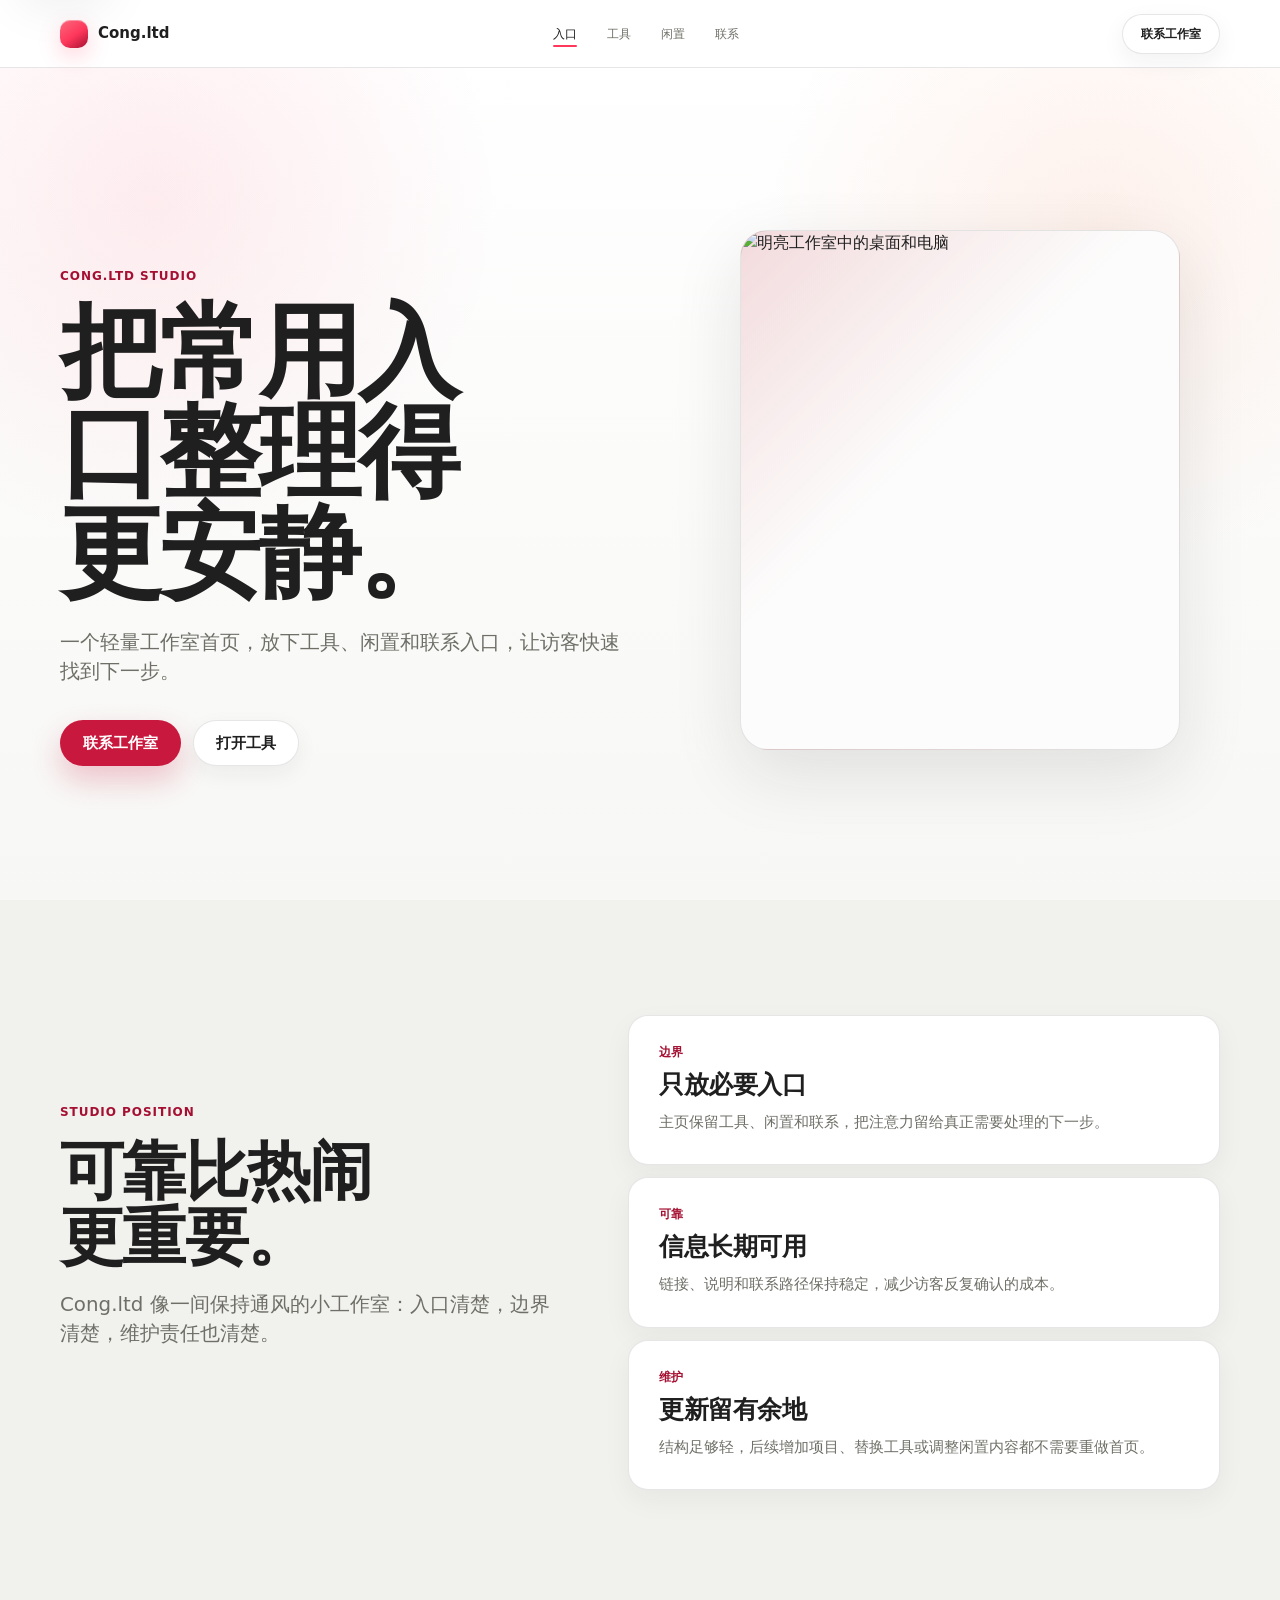
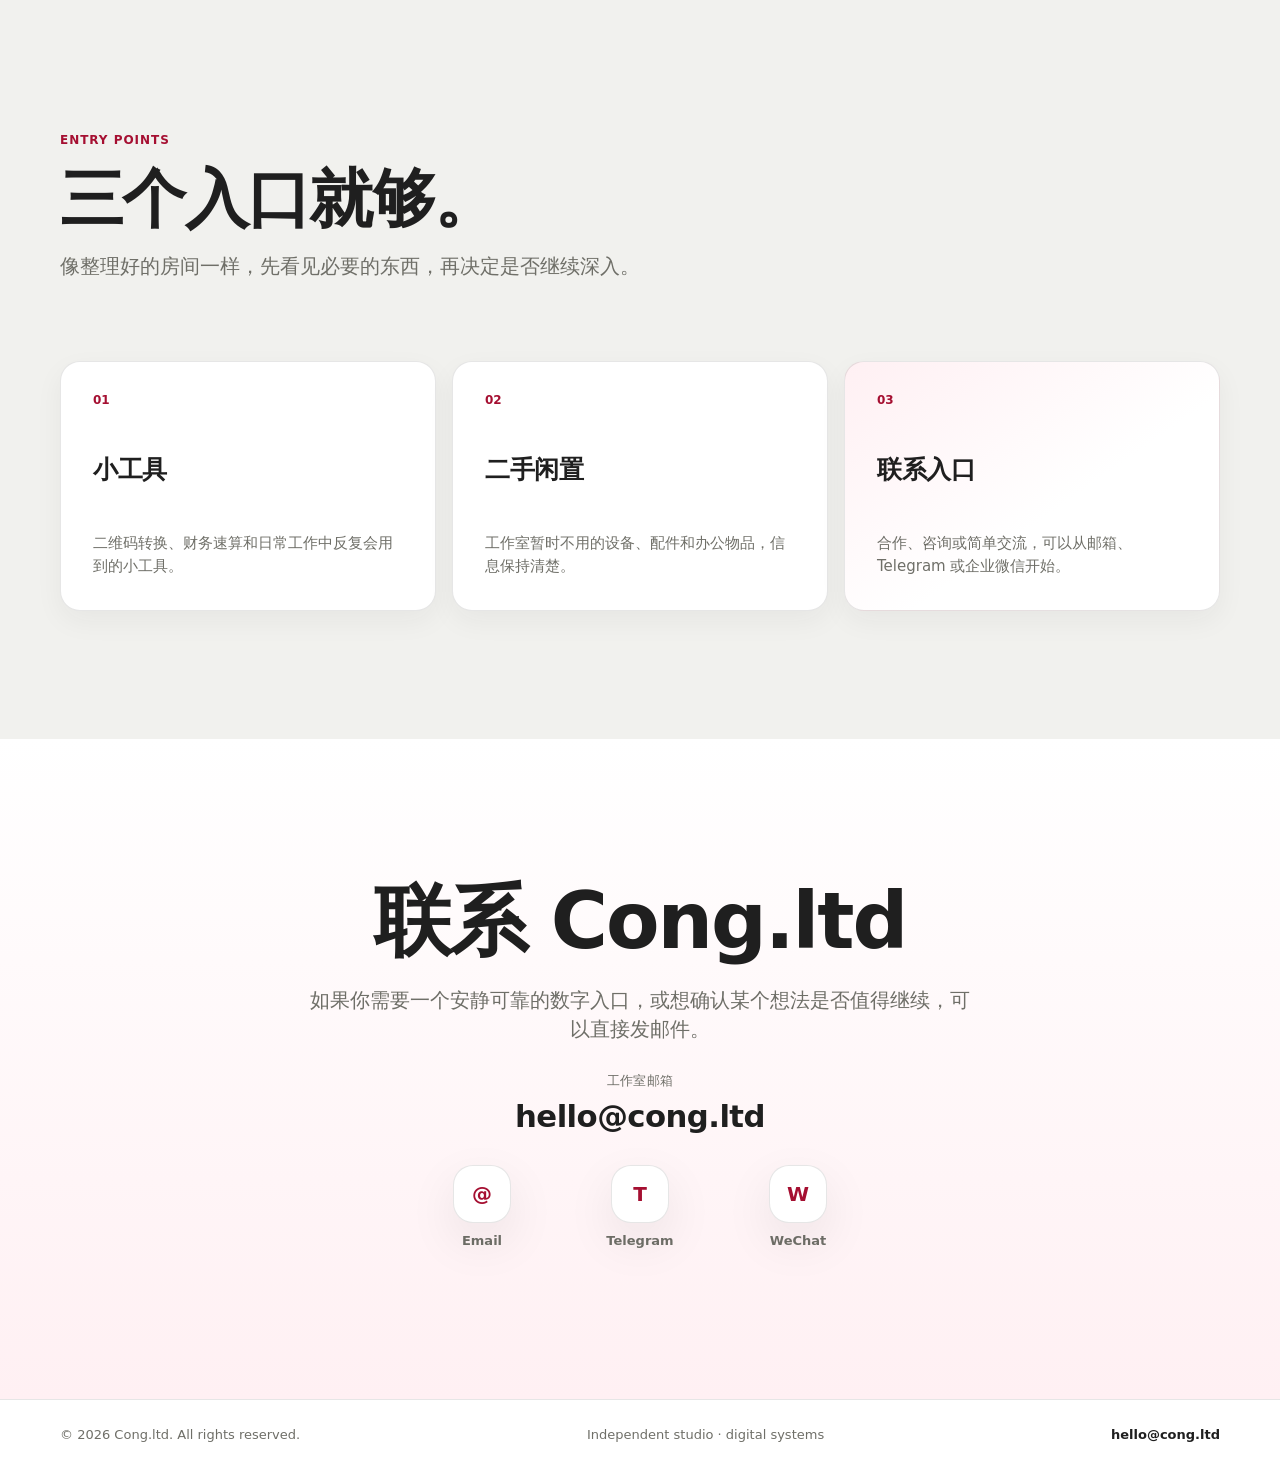
==== commit 73265a56: "Recompose homepage for Airbnb style" ====
--- a/index.html
+++ b/index.html
@@ -34,31 +34,17 @@
     <section class="hero studio-hero">
       <div class="wrap studio-hero-inner">
         <div class="studio-hero-copy">
-          <p class="hero-kicker reveal">Independent studio</p>
-          <h1 class="reveal">Cong.ltd</h1>
-          <p class="hero-subtitle reveal">一个保持克制的小型工作室。把数字系统、长期工具和必要的协作入口放在同一个安静位置。</p>
+          <p class="hero-kicker reveal">Cong.ltd studio</p>
+          <h1 class="reveal">把常用入口整理得更安静。</h1>
+          <p class="hero-subtitle reveal">一个轻量工作室首页，放下工具、闲置和联系入口，让访客快速找到下一步。</p>
           <div class="hero-actions reveal">
             <a class="btn" href="#contact">联系工作室</a>
             <a class="btn secondary" href="tools.html">打开工具</a>
           </div>
         </div>
-        <div class="studio-signal reveal" aria-label="工作室特征">
-          <div class="signal-line">
-            <span>01</span>
-            <strong>Small studio</strong>
-            <p>少量项目，清楚边界，保留足够维护时间。</p>
-          </div>
-          <div class="signal-line">
-            <span>02</span>
-            <strong>Digital systems</strong>
-            <p>整理网站、工具、工作流和能长期运行的小系统。</p>
-          </div>
-          <div class="signal-line">
-            <span>03</span>
-            <strong>Quiet operations</strong>
-            <p>不追逐热闹表达，优先可靠、清晰和可继续使用。</p>
-          </div>
-        </div>
+        <figure class="hero-photo reveal">
+          <img src="https://images.unsplash.com/photo-1497366754035-f200968a6e72?auto=format&fit=crop&w=1200&q=80" alt="明亮工作室中的桌面和电脑">
+        </figure>
       </div>
     </section>
 
@@ -66,24 +52,24 @@
       <div class="wrap split">
         <div class="section-head left reveal">
           <p class="eyebrow">Studio position</p>
-          <h2 id="studio-statement-title">不把首页做成说明书。</h2>
-          <p class="lead">Cong.ltd 更像一个门牌：告诉访客这里是谁、如何进入、哪里可以联系。细节留给具体项目和后续沟通。</p>
+          <h2 id="studio-statement-title">可靠比热闹更重要。</h2>
+          <p class="lead">Cong.ltd 像一间保持通风的小工作室：入口清楚，边界清楚，维护责任也清楚。</p>
         </div>
         <div class="studio-proof reveal">
           <div>
             <span>边界</span>
-            <strong>项目少而明确</strong>
-            <p>只承接能被持续维护的内容，不把一次性交付包装成复杂系统。</p>
+            <strong>只放必要入口</strong>
+            <p>主页保留工具、闲置和联系，把注意力留给真正需要处理的下一步。</p>
           </div>
           <div>
-            <span>节奏</span>
-            <strong>低噪声推进</strong>
-            <p>沟通直接，页面克制，重要入口可被快速找到。</p>
+            <span>可靠</span>
+            <strong>信息长期可用</strong>
+            <p>链接、说明和联系路径保持稳定，减少访客反复确认的成本。</p>
           </div>
           <div>
             <span>维护</span>
-            <strong>长期可用优先</strong>
-            <p>结构、文案和工具都围绕后续更新设计，而不是只为首屏效果服务。</p>
+            <strong>更新留有余地</strong>
+            <p>结构足够轻，后续增加项目、替换工具或调整闲置内容都不需要重做首页。</p>
           </div>
         </div>
       </div>
@@ -95,24 +81,24 @@
           <div class="section-head left reveal">
             <p class="eyebrow dark-text">Entry points</p>
             <h2 id="studio-entry-title">三个入口就够。</h2>
-            <p class="lead">主页只保留最常用的方向：工具、闲置和联系。后续有成熟项目，再作为独立入口加入。</p>
+            <p class="lead">像整理好的房间一样，先看见必要的东西，再决定是否继续深入。</p>
           </div>
         </div>
         <div class="studio-entry-grid">
           <a class="studio-entry-card reveal" href="tools.html">
             <span>01</span>
             <strong>小工具</strong>
-            <p>二维码转换、财务速算和临时工作室工具。</p>
+            <p>二维码转换、财务速算和日常工作中反复会用到的小工具。</p>
           </a>
           <a class="studio-entry-card reveal" href="preowned.html">
             <span>02</span>
             <strong>二手闲置</strong>
-            <p>工作室暂时不用的设备和办公物品。</p>
+            <p>工作室暂时不用的设备、配件和办公物品，信息保持清楚。</p>
           </a>
           <a class="studio-entry-card accent reveal" href="#contact">
             <span>03</span>
             <strong>联系入口</strong>
-            <p>合作、咨询或简单交流，从邮箱开始。</p>
+            <p>合作、咨询或简单交流，可以从邮箱、Telegram 或企业微信开始。</p>
           </a>
         </div>
       </div>
@@ -121,7 +107,7 @@
     <section class="contact" id="contact">
       <div class="wrap reveal">
         <h2>联系 Cong.ltd</h2>
-        <p>如果你需要一个安静可靠的数字入口，或者只是想确认某个想法是否值得继续，可以直接发邮件。</p>
+        <p>如果你需要一个安静可靠的数字入口，或想确认某个想法是否值得继续，可以直接发邮件。</p>
         <div class="contact-detail" aria-label="联系邮箱">
           <span>工作室邮箱</span>
           <a href="mailto:hello@cong.ltd?subject=Cong.ltd%20%E8%81%94%E7%B3%BB">hello@cong.ltd</a>
--- a/assets/css/style.css
+++ b/assets/css/style.css
@@ -1,88 +1,140 @@
 :root {
-  color-scheme: dark;
-  --black: #020204;
-  --ink: #f6f7ff;
-  --muted: rgba(230, 233, 255, .64);
-  --soft: #080812;
-  --soft-2: #030308;
-  --white: #11121c;
-  --line: rgba(255, 255, 255, .1);
-  --blue: #281cff;
-  --blue-dark: #7b70ff;
-  --blue-bright: #9f96ff;
-  --violet: #6d3cff;
-  --radius: 18px;
-  --shadow: rgba(18, 10, 96, .38) 0 24px 80px;
-  --max: 1120px;
-  --nav-h: 52px;
+  color-scheme: light;
+  --bg: #f7f7f5;
+  --surface: #ffffff;
+  --surface-soft: #f1f1ee;
+  --ink: #1f1f1f;
+  --muted: #6f6f68;
+  --line: rgba(31, 31, 31, .11);
+  --accent: #ff385c;
+  --accent-primary: #c9183d;
+  --accent-dark: #a50f31;
+  --accent-soft: #fff0f3;
+  --success: #178a57;
+  --warning: #b7791f;
+  --shadow-soft: 0 18px 50px rgba(31, 31, 31, .08);
+  --shadow-card: 0 24px 70px rgba(31, 31, 31, .11);
+  --radius-sm: 14px;
+  --radius-md: 20px;
+  --radius-lg: 28px;
+  --radius-pill: 999px;
+  --max: 1160px;
+  --nav-h: 68px;
   --font-system: -apple-system, BlinkMacSystemFont, "SF Pro Display", "SF Pro Text", "PingFang SC", "Hiragino Sans GB", "Microsoft YaHei", "Segoe UI", system-ui, sans-serif;
-  --tracking-tight: -0.028em;
-  --tracking-title: -0.038em;
+  --tracking-tight: -0.018em;
+  --tracking-title: -0.026em;
   --tracking-body: 0;
   --tracking-label: .08em;
-  --text-caption: 12px;
-  --text-small: 14px;
-  --text-body: 17px;
-  --text-lead: clamp(19px, 1.8vw, 23px);
-  --text-card-title: clamp(23px, 2.2vw, 29px);
-  --text-section-title: clamp(40px, 4.8vw, 64px);
-  --text-hero: clamp(44px, 7.4vw, 92px);
+  --text-caption: clamp(12px, .78vw, 13px);
+  --text-small: clamp(14px, .9vw, 15px);
+  --text-body: clamp(16px, 1vw, 17px);
+  --text-lead: clamp(18px, 1.55vw, 22px);
+  --text-card-title: clamp(22px, 2vw, 28px);
+  --text-section-title: clamp(38px, 5vw, 66px);
+  --text-hero: clamp(52px, 8vw, 108px);
   font-family: var(--font-system);
 }
 
 * { box-sizing: border-box; }
-html { scroll-behavior: smooth; }
+
+html {
+  scroll-behavior: smooth;
+  background: var(--bg);
+}
+
 body {
   margin: 0;
+  min-width: 320px;
   background:
-    radial-gradient(circle at 50% -14%, rgba(40, 28, 255, .2), transparent 30%),
-    radial-gradient(circle at 10% 34%, rgba(109, 60, 255, .12), transparent 28%),
-    radial-gradient(circle at 90% 66%, rgba(40, 28, 255, .13), transparent 30%),
-    var(--soft-2);
-  color: var(--ink);
+    linear-gradient(180deg, rgba(255, 255, 255, .92) 0%, rgba(247, 247, 245, .96) 42%, var(--bg) 100%);
+  color: var(--ink);
+  font-family: var(--font-system);
+  font-size: var(--text-body);
+  line-height: 1.5;
   letter-spacing: var(--tracking-body);
   -webkit-font-smoothing: antialiased;
   text-rendering: optimizeLegibility;
-  font-size: var(--text-body);
-  line-height: 1.47059;
-}
-
-a { color: inherit; text-decoration: none; }
-button, input, textarea { font: inherit; }
+}
+
+a {
+  color: inherit;
+  text-decoration: none;
+}
+
+button,
+input,
+textarea,
+select {
+  font: inherit;
+}
+
+button,
+a,
+input,
+textarea,
+select {
+  -webkit-tap-highlight-color: transparent;
+}
+
+img,
+canvas {
+  max-width: 100%;
+}
+
+main {
+  overflow-x: clip;
+}
+
+::selection {
+  background: rgba(255, 56, 92, .18);
+  color: var(--ink);
+}
+
+:focus-visible {
+  outline: 3px solid rgba(255, 56, 92, .44);
+  outline-offset: 3px;
+}
 
 .skip-link {
   position: absolute;
-  left: 12px;
-  top: -48px;
-  z-index: 20;
-  background: rgba(246,247,255,.94);
-  color: #020204;
-  padding: 10px 14px;
-  border-radius: 999px;
+  left: 16px;
+  top: -56px;
+  z-index: 30;
+  display: inline-flex;
+  align-items: center;
+  min-height: 42px;
+  padding: 0 16px;
+  border-radius: var(--radius-pill);
+  background: var(--ink);
+  color: var(--surface);
+  box-shadow: var(--shadow-soft);
   transition: top .2s ease;
 }
-.skip-link:focus { top: 12px; }
+
+.skip-link:focus {
+  top: 14px;
+}
 
 .nav {
   position: sticky;
   top: 0;
-  z-index: 10;
+  z-index: 20;
   height: var(--nav-h);
-  background: rgba(2, 2, 6, .74);
-  color: rgba(255, 255, 255, .9);
-  backdrop-filter: saturate(180%) blur(20px);
-  -webkit-backdrop-filter: saturate(180%) blur(20px);
-  border-bottom: 1px solid rgba(255,255,255,.1);
+  color: var(--ink);
+  background: rgba(255, 255, 255, .82);
+  border-bottom: 1px solid var(--line);
+  backdrop-filter: blur(18px) saturate(150%);
+  -webkit-backdrop-filter: blur(18px) saturate(150%);
 }
 
 .nav-inner {
-  width: min(var(--max), calc(100% - 36px));
+  width: min(var(--max), calc(100% - 40px));
+  height: 100%;
   margin: 0 auto;
-  height: 100%;
   display: flex;
   align-items: center;
   justify-content: space-between;
-  gap: 20px;
+  gap: 22px;
 }
 
 .brand {
@@ -90,595 +142,119 @@
   align-items: center;
   gap: 10px;
   min-width: max-content;
-  font-size: 14px;
-  font-weight: 600;
+  font-size: 15px;
+  line-height: 1;
+  font-weight: 700;
   letter-spacing: var(--tracking-body);
 }
 
 .brand-mark {
-  width: 24px;
-  height: 24px;
-  border-radius: 9px;
+  width: 28px;
+  height: 28px;
+  border-radius: 10px;
   background:
-    radial-gradient(circle at 50% 110%, rgba(159,150,255,.95), transparent 52%),
-    linear-gradient(180deg, rgba(255,255,255,.16), rgba(255,255,255,.02)),
-    #05050a;
+    linear-gradient(145deg, #ff6b81 0%, var(--accent) 54%, var(--accent-dark) 100%);
   box-shadow:
-    inset 0 0 0 1px rgba(255,255,255,.22),
-    0 0 30px rgba(40,28,255,.42);
+    inset 0 1px 0 rgba(255, 255, 255, .38),
+    0 8px 22px rgba(255, 56, 92, .22);
 }
 
 .nav-links {
   display: flex;
   align-items: center;
-  gap: clamp(16px, 2vw, 26px);
+  justify-content: center;
+  gap: clamp(18px, 2.4vw, 30px);
+  min-width: 0;
+  flex: 1 1 auto;
+  white-space: nowrap;
   font-size: var(--text-caption);
   line-height: 1;
-  color: rgba(255,255,255,.76);
-}
-
-.nav-links a { transition: color .18s ease; }
-.nav-links a:hover, .nav-links a:focus-visible, .nav-links a[aria-current="page"] { color: #fff; }
+  color: var(--muted);
+}
+
+.nav-links a {
+  position: relative;
+  padding: 10px 0;
+  transition: color .18s ease;
+}
+
+.nav-links a::after {
+  content: "";
+  position: absolute;
+  left: 0;
+  right: 0;
+  bottom: 3px;
+  height: 2px;
+  border-radius: var(--radius-pill);
+  background: var(--accent);
+  transform: scaleX(0);
+  transform-origin: center;
+  transition: transform .18s ease;
+}
+
+.nav-links a:hover,
+.nav-links a:focus-visible,
+.nav-links a[aria-current="page"] {
+  color: var(--ink);
+}
+
+.nav-links a:hover::after,
+.nav-links a:focus-visible::after,
+.nav-links a[aria-current="page"]::after {
+  transform: scaleX(1);
+}
 
 .nav-cta {
   display: inline-flex;
   align-items: center;
   justify-content: center;
-  min-height: 32px;
-  padding: 0 14px;
-  border-radius: 999px;
-  border: 1px solid rgba(255,255,255,.2);
-  background: rgba(255,255,255,.08);
-  color: rgba(255,255,255,.92);
+  min-height: 40px;
+  padding: 0 18px;
+  border: 1px solid var(--line);
+  border-radius: var(--radius-pill);
+  background: var(--surface);
+  color: var(--ink);
   font-size: var(--text-caption);
   line-height: 1;
-  font-weight: 500;
-  transition: background .18s ease, border-color .18s ease;
-}
-.nav-cta:hover { background: rgba(255,255,255,.14); border-color: rgba(255,255,255,.32); }
-
-.menu-btn { display: none; }
-.mobile-menu { display: none; }
-
-main { overflow: hidden; }
-
-.hero {
-  min-height: auto;
-  background:
-    radial-gradient(circle at 50% 88%, rgba(40, 28, 255, .58), transparent 29%),
-    radial-gradient(circle at 50% 78%, rgba(159, 150, 255, .32), transparent 22%),
-    linear-gradient(180deg, #020204 0%, #030309 62%, #080817 100%);
-  color: #fff;
-  display: grid;
-  place-items: center;
-  text-align: center;
-  padding: clamp(74px, 7.8vw, 108px) 18px clamp(66px, 7vw, 92px);
-  position: relative;
-  isolation: isolate;
-}
-
-.hero::before {
-  content: "";
-  position: absolute;
-  inset: auto max(-140px, -11vw) 26px max(-140px, -11vw);
-  height: min(520px, 48vw);
-  border-radius: 46px;
-  background:
-    radial-gradient(circle at 50% 100%, rgba(159,150,255,.82), transparent 34%),
-    radial-gradient(circle at 50% 92%, rgba(40,28,255,.76), transparent 44%),
-    linear-gradient(180deg, rgba(255,255,255,.04), rgba(255,255,255,.01));
-  filter: blur(2px);
-  opacity: .74;
-  z-index: -1;
-  pointer-events: none;
-  box-shadow:
-    inset 0 0 0 1px rgba(255,255,255,.06),
-    inset 0 -42px 80px rgba(159,150,255,.26),
-    0 44px 120px rgba(40,28,255,.24);
-}
-
-.hero::after {
-  content: "";
-  position: absolute;
-  inset: 0;
-  background:
-    linear-gradient(90deg, rgba(255,255,255,.035) 1px, transparent 1px),
-    linear-gradient(180deg, rgba(255,255,255,.03) 1px, transparent 1px);
-  background-size: 120px 120px;
-  mask-image: linear-gradient(to bottom, transparent, #000 18%, transparent 72%);
-  opacity: .18;
-  z-index: -1;
-  pointer-events: none;
-}
-
-.hero-kicker, .eyebrow {
-  margin: 0 0 18px;
-  font-size: 13px;
-  line-height: 1.23077;
-  color: rgba(255,255,255,.72);
-  letter-spacing: var(--tracking-label);
-  text-transform: uppercase;
-  font-weight: 600;
-}
-
-.hero h1 {
-  margin: 0 auto;
-  max-width: 1040px;
-  font-size: var(--text-hero);
-  line-height: 1.035;
-  letter-spacing: var(--tracking-title);
   font-weight: 700;
-  text-wrap: balance;
-}
-
-.hero-subtitle {
-  max-width: 720px;
-  margin: 26px auto 0;
-  font-size: var(--text-lead);
-  line-height: 1.381;
-  color: rgba(235,238,255,.72);
-  font-weight: 400;
-  letter-spacing: var(--tracking-body);
-  text-wrap: pretty;
-}
-
-.hero-actions, .section-actions {
-  display: flex;
+  white-space: nowrap;
+  box-shadow: 0 8px 24px rgba(31, 31, 31, .06);
+  transition: transform .18s ease, border-color .18s ease, box-shadow .18s ease;
+}
+
+.nav-cta:hover {
+  border-color: rgba(31, 31, 31, .2);
+  box-shadow: var(--shadow-soft);
+  transform: translateY(-1px);
+}
+
+.nav-cta:active {
+  transform: translateY(0);
+}
+
+.menu-btn {
+  display: none;
   align-items: center;
   justify-content: center;
-  flex-wrap: wrap;
-  gap: 14px;
-  margin-top: 34px;
-}
-
-.btn {
-  display: inline-flex;
-  align-items: center;
-  justify-content: center;
-  min-height: 44px;
-  padding: 0 22px;
-  border-radius: 999px;
-  border: 1px solid transparent;
-  background: var(--blue);
-  color: #fff;
-  font-size: 16px;
-  line-height: 1;
-  font-weight: 500;
-  letter-spacing: var(--tracking-body);
-  box-shadow: 0 12px 34px rgba(40,28,255,.3);
-  background: linear-gradient(180deg, #463cff, #2518e8);
-  transition: transform .18s ease, background .18s ease, border-color .18s ease, box-shadow .18s ease;
-}
-.btn:hover { transform: translateY(-1px); background: linear-gradient(180deg, #5b52ff, #2f24ff); box-shadow: 0 16px 42px rgba(40,28,255,.4); }
-.btn:active { transform: translateY(0); }
-.btn.secondary { background: rgba(255,255,255,.05); border-color: rgba(255,255,255,.26); color: #fff; box-shadow: none; }
-.btn.secondary:hover { border-color: rgba(255,255,255,.46); background: rgba(255,255,255,.09); box-shadow: none; }
-.btn.dark { background: rgba(255,255,255,.1); color: #fff; border-color: rgba(255,255,255,.18); box-shadow: none; }
-.btn.dark:hover { background: rgba(255,255,255,.15); box-shadow: none; }
-.btn.ghost { background: rgba(255,255,255,.04); color: var(--blue-bright); border-color: rgba(159,150,255,.36); box-shadow: none; }
-.btn.ghost:hover { background: rgba(159,150,255,.1); box-shadow: none; }
-
-.hero-panel {
-  width: min(920px, calc(100vw - 36px));
-  margin: clamp(40px, 5vw, 52px) auto 0;
-  border-radius: 42px;
-  background:
-    linear-gradient(180deg, rgba(255,255,255,.12), rgba(255,255,255,.025)),
-    rgba(5,5,12,.64);
-  border: 1px solid rgba(255,255,255,.14);
-  box-shadow:
-    inset 0 1px 0 rgba(255,255,255,.12),
-    0 38px 120px rgba(0,0,0,.54),
-    0 0 90px rgba(40,28,255,.18);
-  padding: 14px;
-  text-align: left;
-  backdrop-filter: blur(22px) saturate(150%);
-  -webkit-backdrop-filter: blur(22px) saturate(150%);
-}
-
-.dashboard {
-  min-height: 330px;
-  border-radius: 30px;
-  background:
-    radial-gradient(circle at 75% 110%, rgba(40,28,255,.28), transparent 36%),
-    linear-gradient(180deg, rgba(255,255,255,.075), rgba(255,255,255,.026)),
-    #050509;
-  color: var(--ink);
-  display: grid;
-  grid-template-columns: 1fr 1.1fr;
-  gap: 0;
-  overflow: hidden;
-}
-
-.dash-copy {
-  padding: clamp(26px, 3.6vw, 42px);
-  display: flex;
-  flex-direction: column;
-  justify-content: space-between;
-  gap: 28px;
-}
-
-.dash-label { font-size: 13px; line-height: 1.23077; color: var(--muted); margin-bottom: 14px; letter-spacing: var(--tracking-body); }
-.dash-title { margin: 0; font-size: clamp(30px, 3.1vw, 44px); line-height: 1.09091; letter-spacing: var(--tracking-tight); font-weight: 650; text-wrap: balance; }
-.dash-text { margin: 16px 0 0; color: var(--muted); font-size: 16px; line-height: 1.5; letter-spacing: var(--tracking-body); text-wrap: pretty; }
-
-.dash-list { display: grid; gap: 12px; margin: 0; padding: 0; list-style: none; }
-.dash-list li { display: flex; align-items: center; gap: 10px; color: rgba(235,238,255,.74); font-size: 14px; line-height: 1.35; letter-spacing: var(--tracking-body); }
-.dot { width: 8px; height: 8px; border-radius: 50%; background: var(--blue-bright); box-shadow: 0 0 0 5px rgba(159,150,255,.13); }
-
-.dash-visual {
-  background:
-    radial-gradient(circle at 50% 100%, rgba(159,150,255,.5), transparent 38%),
-    radial-gradient(circle at 50% 76%, rgba(40,28,255,.44), transparent 44%),
-    #030306;
-  min-height: 330px;
-  position: relative;
-  padding: 24px;
-  display: grid;
-  place-items: center;
-}
-
-.orbit {
-  width: min(340px, 78%);
-  aspect-ratio: 1;
-  border-radius: 42px;
-  position: relative;
-  background:
-    radial-gradient(circle at 50% 105%, rgba(190,185,255,.92), transparent 32%),
-    radial-gradient(circle at 50% 82%, rgba(40,28,255,.82), transparent 45%),
-    linear-gradient(180deg, rgba(255,255,255,.03), rgba(255,255,255,.01));
-  box-shadow:
-    inset 0 0 0 1px rgba(255,255,255,.08),
-    inset 0 -28px 70px rgba(159,150,255,.2),
-    0 28px 80px rgba(40,28,255,.2);
-  animation: breathe 5s ease-in-out infinite;
-}
-
-.orbit::before, .orbit::after {
-  content: "";
-  position: absolute;
-  width: 108px;
-  height: 54px;
-  border-radius: 0 0 108px 108px;
-  background: #281cff;
-  box-shadow: 0 16px 52px rgba(40,28,255,.48);
-}
-.orbit::before { top: 31%; left: 50%; transform: translateX(-50%); }
-.orbit::after { display: none; }
-
-.core {
-  position: absolute;
-  inset: 50% auto auto 50%;
-  transform: translate(-50%, -50%);
-  width: 132px;
-  height: 132px;
-  border-radius: 50%;
-  background:
-    radial-gradient(circle at 50% 0%, #05050a 0 30%, transparent 31%),
-    linear-gradient(180deg, #281cff, #120b8d);
-  display: grid;
-  place-items: center;
-  color: #fff;
-  font-size: 38px;
-  font-weight: 750;
-  box-shadow: 0 24px 70px rgba(40,28,255,.42);
-}
-
-@keyframes breathe {
-  0%, 100% { transform: scale(1); opacity: .94; }
-  50% { transform: scale(1.035); opacity: 1; }
-}
-
-.section {
-  padding: clamp(72px, 9vw, 112px) 18px clamp(80px, 10vw, 126px);
-  background: transparent;
-  color: var(--ink);
-  position: relative;
-}
-.section.dark,
-.section.soft,
-.section.white {
-  background:
-    linear-gradient(180deg, rgba(255,255,255,.018), rgba(255,255,255,.006)),
-    var(--soft-2);
-  color: var(--ink);
-}
-.section.dark::before,
-.section.soft::before,
-.section.white::before,
-.contact::before {
-  content: "";
-  position: absolute;
-  inset: 0;
-  pointer-events: none;
-  background:
-    radial-gradient(circle at 14% 24%, rgba(40,28,255,.11), transparent 26%),
-    radial-gradient(circle at 88% 76%, rgba(109,60,255,.1), transparent 24%);
-  opacity: .74;
-}
-.section > .wrap,
-.contact > .wrap { position: relative; z-index: 1; }
-
-.wrap { width: min(var(--max), 100%); margin: 0 auto; }
-.section-head { max-width: 760px; margin: 0 auto 54px; text-align: center; }
-.section-head.left { margin-left: 0; text-align: left; }
-.section h2 {
-  margin: 0;
-  font-size: var(--text-section-title);
-  line-height: 1.0625;
-  letter-spacing: var(--tracking-title);
-  font-weight: 700;
-  text-wrap: balance;
-}
-.section p.lead {
-  margin: 20px 0 0;
-  font-size: var(--text-lead);
-  line-height: 1.3913;
-  color: var(--muted);
-  letter-spacing: var(--tracking-body);
-  font-weight: 400;
-  text-wrap: pretty;
-}
-.dark p.lead { color: var(--muted); }
-
-.grid-3 {
-  display: grid;
-  grid-template-columns: repeat(3, 1fr);
-  gap: 16px;
-}
-
-.card {
-  min-height: 300px;
-  border-radius: var(--radius);
-  background:
-    linear-gradient(180deg, rgba(255,255,255,.08), rgba(255,255,255,.035));
-  padding: clamp(26px, 3.2vw, 38px);
-  box-shadow: none;
-  border: 1px solid rgba(255,255,255,.1);
-  display: flex;
-  flex-direction: column;
-  justify-content: space-between;
-  gap: 28px;
-  transition: transform .2s ease, box-shadow .2s ease, border-color .2s ease;
-}
-.card:hover { transform: translateY(-3px); box-shadow: var(--shadow); border-color: rgba(159,150,255,.24); }
-.dark .card { background: linear-gradient(180deg, rgba(255,255,255,.08), rgba(255,255,255,.035)); color: #fff; border-color: rgba(255,255,255,.1); }
-
-.icon {
-  width: 52px;
-  height: 52px;
-  border-radius: 15px;
-  display: grid;
-  place-items: center;
-  background: linear-gradient(135deg, rgba(40,28,255,.18), rgba(159,150,255,.06));
-  color: var(--blue-bright);
-  font-size: 22px;
-  line-height: 1;
-  font-weight: 650;
-  letter-spacing: var(--tracking-tight);
-}
-.dark .icon { color: var(--blue-bright); background: rgba(159,150,255,.12); }
-
-.card h3 { margin: 0; font-size: var(--text-card-title); line-height: 1.1724; letter-spacing: var(--tracking-tight); font-weight: 650; text-wrap: balance; }
-.card p { margin: 14px 0 0; color: var(--muted); line-height: 1.533; font-size: 15px; letter-spacing: var(--tracking-body); text-wrap: pretty; }
-.dark .card p { color: rgba(255,255,255,.68); }
-
-.link {
-  color: var(--blue-bright);
-  font-size: 15px;
-  line-height: 1.333;
-  font-weight: 500;
-  letter-spacing: var(--tracking-body);
-  width: max-content;
-}
-.link::after { content: " ›"; }
-.link:hover { text-decoration: underline; }
-.dark .link { color: var(--blue-bright); }
-
-.split {
-  display: grid;
-  grid-template-columns: .9fr 1.1fr;
-  gap: clamp(28px, 4.6vw, 58px);
-  align-items: center;
-}
-
-.feature-list { display: grid; gap: 14px; }
-.feature-row {
-  display: grid;
-  grid-template-columns: 44px 1fr;
-  gap: 16px;
-  padding: 20px;
-  border-radius: 16px;
-  background: rgba(255,255,255,.06);
-  border: 1px solid rgba(255,255,255,.1);
-}
-.feature-row b { display: block; font-size: 18px; margin-bottom: 5px; }
-.feature-row span { display: block; color: var(--muted); line-height: 1.45; }
-
-.showcase {
-  border-radius: 30px;
-  min-height: 480px;
-  background:
-    radial-gradient(circle at 58% 105%, rgba(159,150,255,.52), transparent 32%),
-    radial-gradient(circle at 72% 92%, rgba(40,28,255,.42), transparent 42%),
-    linear-gradient(180deg, rgba(255,255,255,.08), rgba(255,255,255,.02)),
-    #050509;
-  border: 1px solid rgba(255,255,255,.12);
-  padding: clamp(20px, 4vw, 42px);
-  box-shadow: var(--shadow);
-  color: #fff;
-  display: flex;
-  flex-direction: column;
-  justify-content: space-between;
-  overflow: hidden;
-  position: relative;
-}
-.showcase::after {
-  content: "";
-  position: absolute;
-  right: -70px;
-  bottom: -90px;
-  width: 320px;
-  height: 320px;
-  border-radius: 50%;
-  background: radial-gradient(circle, rgba(159,150,255,.54), transparent 62%);
-  pointer-events: none;
-}
-.showcase-top { display: flex; justify-content: space-between; gap: 18px; align-items: flex-start; position: relative; z-index: 1; }
-.badge { border: 1px solid rgba(255,255,255,.18); border-radius: 999px; padding: 8px 12px; color: rgba(255,255,255,.72); font-size: 12px; }
-.showcase-title { position: relative; z-index: 1; max-width: 520px; }
-.showcase-title h3 { margin: 0; font-size: clamp(36px, 4.7vw, 58px); line-height: 1.069; letter-spacing: var(--tracking-title); font-weight: 700; text-wrap: balance; }
-.showcase-title p { color: rgba(255,255,255,.7); font-size: 17px; line-height: 1.5; letter-spacing: var(--tracking-body); text-wrap: pretty; }
-
-.timeline {
-  display: grid;
-  grid-template-columns: repeat(4, 1fr);
-  gap: 10px;
-  margin-top: 34px;
-  position: relative;
-  z-index: 1;
-}
-.step { border-radius: 16px; background: rgba(255,255,255,.08); padding: 18px; min-height: 126px; border: 1px solid rgba(255,255,255,.08); }
-.step strong { display: block; font-size: 12px; line-height: 1; color: var(--blue-bright); margin-bottom: 13px; letter-spacing: var(--tracking-body); font-weight: 650; }
-.step span { color: rgba(255,255,255,.8); font-size: 15px; line-height: 1.4; letter-spacing: var(--tracking-body); }
-
-.case-grid {
-  display: grid;
-  grid-template-columns: 1.2fr .8fr;
-  gap: 16px;
-}
-.case-card {
-  min-height: 330px;
-  border-radius: 24px;
-  background:
-    linear-gradient(180deg, rgba(255,255,255,.08), rgba(255,255,255,.035));
-  padding: clamp(28px, 4vw, 44px);
-  display: flex;
-  flex-direction: column;
-  justify-content: space-between;
-  border: 1px solid rgba(255,255,255,.1);
-}
-.case-card.primary {
-  background:
-    radial-gradient(circle at 50% 115%, rgba(40,28,255,.34), transparent 36%),
-    linear-gradient(180deg, rgba(255,255,255,.075), rgba(255,255,255,.022)),
-    #050509;
-  color: #fff;
-}
-.case-card p { color: var(--muted); line-height: 1.533; margin: 14px 0 0; font-size: 15px; letter-spacing: var(--tracking-body); text-wrap: pretty; }
-.case-card.primary p { color: rgba(255,255,255,.72); }
-.case-card h3 { font-size: clamp(30px, 3.8vw, 48px); margin: 0; letter-spacing: var(--tracking-title); line-height: 1.0833; font-weight: 700; text-wrap: balance; }
-.case-meta { display: flex; flex-wrap: wrap; gap: 8px; margin-top: 22px; }
-.pill { border-radius: 999px; padding: 7px 11px; background: rgba(159,150,255,.1); color: var(--blue-bright); font-size: 12px; line-height: 1; letter-spacing: var(--tracking-body); font-weight: 500; border: 1px solid rgba(159,150,255,.16); }
-.primary .pill { background: rgba(159,150,255,.13); color: var(--blue-bright); }
-
-.product-grid {
-  display: grid;
-  grid-template-columns: 1.12fr .94fr .94fr;
-  gap: 16px;
-}
-.product-card {
-  min-height: 318px;
-  border-radius: 24px;
-  background:
-    linear-gradient(180deg, rgba(255,255,255,.08), rgba(255,255,255,.035));
-  border: 1px solid rgba(255,255,255,.1);
-  padding: clamp(26px, 3.4vw, 40px);
-  display: flex;
-  flex-direction: column;
-  justify-content: space-between;
-  gap: 30px;
-  transition: transform .2s ease, box-shadow .2s ease, border-color .2s ease;
-}
-.product-card:hover { transform: translateY(-3px); box-shadow: var(--shadow); border-color: rgba(159,150,255,.24); }
-.product-card.feature {
-  background:
-    radial-gradient(circle at 50% 112%, rgba(40,28,255,.38), transparent 36%),
-    linear-gradient(180deg, rgba(255,255,255,.075), rgba(255,255,255,.022)),
-    #050509;
-  color: #fff;
-}
-.product-card h3 {
-  margin: 0;
-  font-size: clamp(28px, 3vw, 42px);
-  line-height: 1.095;
-  letter-spacing: var(--tracking-tight);
-  font-weight: 700;
-  text-wrap: balance;
-}
-.product-card p {
-  margin: 15px 0 0;
-  color: var(--muted);
-  line-height: 1.533;
-  font-size: 15px;
-  letter-spacing: var(--tracking-body);
-  text-wrap: pretty;
-}
-.product-card.feature p { color: rgba(255,255,255,.72); }
-.product-topline {
-  display: inline-flex;
-  align-items: center;
-  gap: 9px;
-  color: var(--muted);
-  font-size: 13px;
-  line-height: 1.23077;
-  letter-spacing: var(--tracking-body);
-}
-.product-card.feature .product-topline { color: rgba(255,255,255,.72); }
-.status-dot {
-  width: 9px;
-  height: 9px;
-  border-radius: 50%;
-  background: var(--blue);
-  box-shadow: 0 0 0 5px rgba(159,150,255,.13);
-  flex: 0 0 auto;
-}
-.status-dot.available { background: var(--blue-bright); box-shadow: 0 0 0 5px rgba(159,150,255,.14); }
-.status-dot.reserved { background: var(--blue-dark); box-shadow: 0 0 0 5px rgba(123,112,255,.14); }
-.product-foot {
-  display: flex;
-  align-items: center;
-  justify-content: space-between;
-  gap: 14px;
-  flex-wrap: wrap;
-}
-.product-foot strong {
-  font-size: 27px;
-  line-height: 1.111;
-  letter-spacing: var(--tracking-tight);
-  font-weight: 650;
-  font-variant-numeric: tabular-nums;
-}
-.product-card.feature .pill { background: rgba(159,150,255,.13); color: var(--blue-bright); }
-
-.tools-layout {
-  display: grid;
-  grid-template-columns: .86fr 1.14fr;
-  gap: clamp(28px, 4.6vw, 58px);
-  align-items: center;
-}
-.shelf-section {
-  background:
-    linear-gradient(180deg, rgba(255,255,255,.018), rgba(255,255,255,.006)),
-    var(--soft-2);
-  color: var(--ink);
-}
-.page-hero {
-  min-height: calc(100dvh - var(--nav-h));
-  padding-top: clamp(76px, 9vw, 118px);
-}
-.page-hero h1 {
-  margin: 0;
-  font-size: var(--text-section-title);
-  line-height: 1.0625;
-  letter-spacing: var(--tracking-title);
-  font-weight: 700;
-  text-wrap: balance;
-}
-.preowned-actions {
-  justify-content: flex-start;
-  margin-top: clamp(24px, 4vw, 42px);
-}
+  width: 42px;
+  height: 42px;
+  border: 1px solid var(--line);
+  border-radius: var(--radius-pill);
+  background: var(--surface);
+  color: var(--ink);
+  cursor: pointer;
+  box-shadow: 0 8px 22px rgba(31, 31, 31, .06);
+}
+
+.mobile-menu {
+  display: none;
+}
+
+.wrap {
+  width: min(var(--max), calc(100% - 40px));
+  margin: 0 auto;
+}
+
 .anchor-target {
   position: relative;
   top: calc(var(--nav-h) * -1);
@@ -687,309 +263,763 @@
   height: 0;
   overflow: hidden;
 }
+
+.hero,
+.studio-hero {
+  position: relative;
+  isolation: isolate;
+  display: grid;
+  align-items: center;
+  min-height: calc(100dvh - var(--nav-h));
+  padding: clamp(70px, 8vw, 116px) 0 clamp(56px, 7vw, 94px);
+  background:
+    linear-gradient(180deg, rgba(255, 255, 255, .96), rgba(247, 247, 245, .92)),
+    var(--bg);
+  color: var(--ink);
+}
+
+.hero::before,
+.studio-hero::before {
+  content: "";
+  position: absolute;
+  inset: 0;
+  z-index: -1;
+  pointer-events: none;
+  background:
+    radial-gradient(circle at 12% 16%, rgba(255, 56, 92, .09), transparent 26%),
+    radial-gradient(circle at 86% 20%, rgba(255, 160, 122, .14), transparent 26%);
+}
+
+.studio-hero-inner {
+  display: grid;
+  grid-template-columns: minmax(0, 1.04fr) minmax(320px, .96fr);
+  gap: clamp(34px, 6vw, 88px);
+  align-items: end;
+}
+
+.studio-hero-copy {
+  max-width: 780px;
+}
+
+.hero-kicker,
+.eyebrow {
+  margin: 0 0 18px;
+  color: var(--accent-dark);
+  font-size: var(--text-caption);
+  line-height: 1.25;
+  font-weight: 800;
+  letter-spacing: var(--tracking-label);
+  text-transform: uppercase;
+}
+
+.hero h1,
+.studio-hero h1 {
+  max-width: 980px;
+  margin: 0;
+  color: var(--ink);
+  font-size: var(--text-hero);
+  line-height: .98;
+  letter-spacing: var(--tracking-title);
+  font-weight: 780;
+  text-wrap: balance;
+}
+
+.hero-subtitle {
+  max-width: 700px;
+  margin: 26px 0 0;
+  color: var(--muted);
+  font-size: var(--text-lead);
+  line-height: 1.45;
+  font-weight: 450;
+  text-wrap: pretty;
+}
+
+.hero-actions,
+.section-actions {
+  display: flex;
+  align-items: center;
+  flex-wrap: wrap;
+  gap: 12px;
+  margin-top: 34px;
+}
+
+.hero-photo {
+  min-height: clamp(300px, 42vw, 520px);
+  border: 1px solid var(--line);
+  border-radius: var(--radius-lg);
+  background:
+    linear-gradient(135deg, rgba(255, 56, 92, .12), rgba(255, 255, 255, .82) 42%),
+    var(--surface-soft);
+  box-shadow: var(--shadow-card);
+  overflow: hidden;
+}
+
+.btn {
+  display: inline-flex;
+  align-items: center;
+  justify-content: center;
+  min-height: 46px;
+  padding: 0 22px;
+  border: 1px solid transparent;
+  border-radius: var(--radius-pill);
+  background: var(--accent-primary);
+  color: #ffffff;
+  font-size: 15px;
+  line-height: 1;
+  font-weight: 800;
+  letter-spacing: var(--tracking-body);
+  white-space: nowrap;
+  cursor: pointer;
+  box-shadow: 0 14px 30px rgba(201, 24, 61, .24);
+  transition: transform .18s ease, background .18s ease, border-color .18s ease, box-shadow .18s ease;
+}
+
+.btn:hover {
+  background: var(--accent-dark);
+  box-shadow: 0 18px 42px rgba(201, 24, 61, .28);
+  transform: translateY(-1px);
+}
+
+.btn:active {
+  transform: translateY(1px);
+  box-shadow: 0 10px 24px rgba(201, 24, 61, .2);
+}
+
+.btn.secondary,
+.btn.dark,
+.btn.ghost {
+  background: var(--surface);
+  color: var(--ink);
+  border-color: var(--line);
+  box-shadow: 0 8px 22px rgba(31, 31, 31, .06);
+}
+
+.btn.secondary:hover,
+.btn.dark:hover,
+.btn.ghost:hover {
+  background: var(--surface-soft);
+  color: var(--ink);
+  border-color: rgba(31, 31, 31, .2);
+  box-shadow: var(--shadow-soft);
+}
+
+.btn.disabled,
+.qr-actions .disabled {
+  opacity: .5;
+  pointer-events: none;
+}
+
+.studio-signal {
+  overflow: hidden;
+  border: 1px solid var(--line);
+  border-radius: var(--radius-lg);
+  background: rgba(255, 255, 255, .86);
+  box-shadow: var(--shadow-card);
+  backdrop-filter: blur(12px);
+  -webkit-backdrop-filter: blur(12px);
+}
+
+.signal-line {
+  display: grid;
+  grid-template-columns: 48px minmax(120px, .82fr) minmax(0, 1fr);
+  gap: 18px;
+  align-items: baseline;
+  padding: clamp(20px, 2.7vw, 30px);
+  border-bottom: 1px solid var(--line);
+}
+
+.signal-line:last-child {
+  border-bottom: 0;
+}
+
+.signal-line span,
+.studio-proof span,
+.studio-entry-card span {
+  color: var(--accent-dark);
+  font-size: 12px;
+  line-height: 1;
+  font-weight: 800;
+  font-variant-numeric: tabular-nums;
+}
+
+.signal-line strong,
+.studio-proof strong,
+.studio-entry-card strong {
+  display: block;
+  color: var(--ink);
+  font-size: clamp(19px, 2vw, 25px);
+  line-height: 1.16;
+  letter-spacing: var(--tracking-tight);
+  font-weight: 760;
+}
+
+.signal-line p,
+.studio-proof p,
+.studio-entry-card p {
+  margin: 0;
+  color: var(--muted);
+  font-size: 15px;
+  line-height: 1.55;
+  text-wrap: pretty;
+}
+
+.section {
+  position: relative;
+  padding: clamp(72px, 9vw, 116px) 0 clamp(78px, 10vw, 128px);
+  background: var(--bg);
+  color: var(--ink);
+}
+
+.section.white {
+  background: var(--surface);
+}
+
+.section.soft,
+.section.dark,
+.shelf-section,
+.studio-statement {
+  background: var(--surface-soft);
+  color: var(--ink);
+}
+
+.section-head {
+  max-width: 780px;
+  margin: 0 auto 52px;
+  text-align: center;
+}
+
+.section-head.left {
+  margin-left: 0;
+  margin-right: 0;
+  text-align: left;
+}
+
+.section h2,
+.page-hero h1 {
+  margin: 0;
+  color: var(--ink);
+  font-size: var(--text-section-title);
+  line-height: 1.04;
+  letter-spacing: var(--tracking-title);
+  font-weight: 780;
+  text-wrap: balance;
+}
+
+.lead,
+.section p.lead {
+  margin: 20px 0 0;
+  color: var(--muted);
+  font-size: var(--text-lead);
+  line-height: 1.45;
+  font-weight: 450;
+  text-wrap: pretty;
+}
+
+.dark-text {
+  color: var(--accent-dark);
+}
+
+.split {
+  display: grid;
+  grid-template-columns: .92fr 1.08fr;
+  gap: clamp(30px, 5vw, 64px);
+  align-items: center;
+}
+
+.studio-proof {
+  display: grid;
+  gap: 12px;
+}
+
+.studio-proof div,
+.studio-entry-card,
+.card,
+.case-card,
+.product-card,
+.tool-card,
+.feature-row,
+.step {
+  border: 1px solid var(--line);
+  border-radius: var(--radius-md);
+  background: var(--surface);
+  box-shadow: 0 10px 28px rgba(31, 31, 31, .05);
+}
+
+.studio-proof div {
+  display: grid;
+  gap: 12px;
+  padding: clamp(22px, 3vw, 30px);
+}
+
 .shelf-head {
   display: grid;
-  grid-template-columns: minmax(0, 1fr) minmax(220px, 280px);
+  grid-template-columns: minmax(0, 1fr) minmax(220px, 300px);
   gap: clamp(24px, 4vw, 56px);
   align-items: end;
-  margin-bottom: 26px;
-}
+  margin-bottom: 28px;
+}
+
 .shelf-head .lead {
-  max-width: 650px;
-}
-.shelf-select-wrap {
-  display: grid;
-  gap: 9px;
-}
-.shelf-select-wrap span {
-  color: rgba(230,233,255,.58);
-  font-size: 13px;
-  line-height: 1.23077;
-}
-.shelf-select-wrap select {
-  width: 100%;
-  min-height: 46px;
-  border: 1px solid rgba(255,255,255,.16);
-  border-radius: 16px;
-  background:
-    linear-gradient(180deg, rgba(255,255,255,.1), rgba(255,255,255,.045)),
-    #050509;
-  color: #fff;
-  padding: 0 14px;
-  outline: none;
-}
-.shelf-select-wrap select:focus {
-  border-color: rgba(159,150,255,.48);
-}
-.shelf-panels {
-  border: 1px solid rgba(255,255,255,.1);
-  border-radius: 30px;
-  background:
-    radial-gradient(circle at 84% 100%, rgba(40,28,255,.18), transparent 34%),
-    rgba(255,255,255,.025);
-  padding: clamp(14px, 2vw, 22px);
-}
-.shelf-panel[hidden] { display: none; }
-.shelf-panel.is-active {
-  display: block;
-}
-.dark-text { color: rgba(230,233,255,.58); }
-.tool-grid {
-  display: grid;
-  grid-template-columns: repeat(2, 1fr);
-  gap: 14px;
-}
-.tool-card {
-  min-height: 220px;
-  border-radius: 22px;
-  background:
-    linear-gradient(180deg, rgba(255,255,255,.08), rgba(255,255,255,.035));
-  border: 1px solid rgba(255,255,255,.1);
-  padding: 28px;
+  max-width: 660px;
+}
+
+.studio-entry-grid {
+  display: grid;
+  grid-template-columns: repeat(3, minmax(0, 1fr));
+  gap: 16px;
+}
+
+.studio-entry-card {
+  min-height: 250px;
   display: flex;
   flex-direction: column;
   justify-content: space-between;
-  transition: transform .2s ease, background .2s ease;
-}
-.tool-card:hover { transform: translateY(-2px); background: rgba(255,255,255,.09); }
-.tool-card.accent {
+  gap: 28px;
+  padding: clamp(24px, 3vw, 32px);
+  transition: transform .18s ease, border-color .18s ease, box-shadow .18s ease, background .18s ease;
+}
+
+.studio-entry-card:hover,
+.product-card:hover,
+.tool-card:hover,
+.card:hover {
+  transform: translateY(-3px);
+  border-color: rgba(255, 56, 92, .25);
+  box-shadow: var(--shadow-card);
+}
+
+.studio-entry-card.accent,
+.tool-card.accent,
+.product-card.feature {
   background:
-    radial-gradient(circle at 50% 115%, rgba(159,150,255,.3), transparent 44%),
-    linear-gradient(135deg, rgba(40,28,255,.16), rgba(255,255,255,.04));
-}
-.tool-card.qr-tool {
-  grid-column: 1 / -1;
+    linear-gradient(145deg, var(--accent-soft), var(--surface) 58%);
+}
+
+.grid-3 {
+  display: grid;
+  grid-template-columns: repeat(3, 1fr);
+  gap: 16px;
+}
+
+.card {
+  min-height: 290px;
+  display: flex;
+  flex-direction: column;
+  justify-content: space-between;
+  gap: 26px;
+  padding: clamp(26px, 3.2vw, 38px);
+  transition: transform .18s ease, border-color .18s ease, box-shadow .18s ease;
+}
+
+.icon,
+.tool-index {
+  width: 46px;
+  height: 46px;
+  display: grid;
+  place-items: center;
+  border: 1px solid rgba(255, 56, 92, .18);
+  border-radius: var(--radius-sm);
+  background: var(--accent-soft);
+  color: var(--accent-dark);
+  font-size: 16px;
+  line-height: 1;
+  font-weight: 800;
+}
+
+.card h3,
+.tool-card h3,
+.product-card h3,
+.case-card h3 {
+  margin: 0;
+  color: var(--ink);
+  font-size: var(--text-card-title);
+  line-height: 1.14;
+  letter-spacing: var(--tracking-tight);
+  font-weight: 760;
+  text-wrap: balance;
+}
+
+.card p,
+.tool-card p,
+.product-card p,
+.case-card p,
+.dash-text,
+.feature-row span {
+  margin: 14px 0 0;
+  color: var(--muted);
+  font-size: 15px;
+  line-height: 1.55;
+  text-wrap: pretty;
+}
+
+.link {
+  width: max-content;
+  color: var(--accent-dark);
+  font-size: 15px;
+  line-height: 1.35;
+  font-weight: 800;
+}
+
+.link::after {
+  content: " >";
+}
+
+.link:hover {
+  text-decoration: underline;
+}
+
+.page-hero {
   min-height: auto;
-  display: grid;
-  grid-template-columns: 40px minmax(180px, .72fr) minmax(280px, 1.28fr);
-  align-items: start;
-  gap: 24px;
+  padding-top: clamp(70px, 9vw, 118px);
+}
+
+.tools-page {
+  background: var(--surface-soft);
+  color: var(--ink);
+}
+
+.preowned-actions {
+  justify-content: flex-start;
+  margin-top: clamp(24px, 4vw, 42px);
+}
+
+.product-grid,
+.tool-grid {
+  display: grid;
+  grid-template-columns: repeat(3, minmax(0, 1fr));
+  gap: 16px;
+}
+
+.tool-grid {
+  grid-template-columns: repeat(2, minmax(0, 1fr));
+}
+
+.product-card,
+.tool-card {
+  min-height: 318px;
+  display: flex;
+  flex-direction: column;
+  justify-content: space-between;
+  gap: 28px;
+  padding: clamp(26px, 3.2vw, 38px);
+  transition: transform .18s ease, border-color .18s ease, box-shadow .18s ease;
+}
+
+.product-media {
+  display: grid;
+  place-items: center;
+  min-height: 190px;
+  margin: -8px -8px 20px;
+  border-radius: var(--radius-md);
   background:
-    radial-gradient(circle at 82% 110%, rgba(159,150,255,.34), transparent 38%),
-    linear-gradient(180deg, rgba(255,255,255,.09), rgba(255,255,255,.035));
-}
+    linear-gradient(145deg, var(--surface-soft), var(--accent-soft));
+  border: 1px solid var(--line);
+  overflow: hidden;
+}
+
+.product-topline {
+  display: inline-flex;
+  align-items: center;
+  gap: 9px;
+  color: var(--muted);
+  font-size: 13px;
+  line-height: 1.25;
+}
+
+.status-dot {
+  width: 9px;
+  height: 9px;
+  border-radius: 50%;
+  background: var(--muted);
+  box-shadow: 0 0 0 5px rgba(111, 111, 104, .13);
+  flex: 0 0 auto;
+}
+
+.status-dot.available {
+  background: var(--success);
+  box-shadow: 0 0 0 5px rgba(23, 138, 87, .12);
+}
+
+.status-dot.reserved {
+  background: var(--warning);
+  box-shadow: 0 0 0 5px rgba(183, 121, 31, .13);
+}
+
+.product-foot {
+  display: flex;
+  align-items: center;
+  justify-content: space-between;
+  gap: 14px;
+  flex-wrap: wrap;
+}
+
+.product-foot strong {
+  color: var(--ink);
+  font-size: 27px;
+  line-height: 1.1;
+  letter-spacing: var(--tracking-tight);
+  font-weight: 780;
+  font-variant-numeric: tabular-nums;
+}
+
+.pill {
+  display: inline-flex;
+  align-items: center;
+  min-height: 30px;
+  padding: 0 12px;
+  border: 1px solid rgba(255, 56, 92, .18);
+  border-radius: var(--radius-pill);
+  background: var(--accent-soft);
+  color: var(--accent-dark);
+  font-size: 12px;
+  line-height: 1;
+  font-weight: 800;
+}
+
+.tool-card.qr-tool,
 .tool-card.finance-tool {
   grid-column: 1 / -1;
   min-height: auto;
   display: grid;
-  grid-template-columns: 40px minmax(180px, .62fr) minmax(320px, 1.38fr);
+  grid-template-columns: 46px minmax(180px, .62fr) minmax(320px, 1.38fr);
   align-items: start;
   gap: 24px;
+}
+
+.tool-card.qr-tool {
   background:
-    radial-gradient(circle at 86% 110%, rgba(40,28,255,.3), transparent 38%),
-    linear-gradient(180deg, rgba(255,255,255,.085), rgba(255,255,255,.032));
-}
-.tool-index {
-  width: 40px;
-  height: 40px;
-  border-radius: 13px;
-  display: grid;
-  place-items: center;
-  background: rgba(255,255,255,.08);
-  color: var(--blue-bright);
-  border: 1px solid rgba(255,255,255,.1);
+    linear-gradient(145deg, var(--surface), var(--accent-soft));
+}
+
+.tool-card.finance-tool {
+  background:
+    linear-gradient(145deg, var(--surface), #f5f7f2);
+}
+
+.qr-app,
+.finance-app {
+  display: grid;
+  gap: 14px;
+}
+
+.qr-label,
+.finance-app label span,
+.shelf-select-wrap span {
+  color: var(--muted);
+  font-size: 13px;
+  line-height: 1.25;
   font-weight: 650;
-  font-size: 13px;
-  line-height: 1;
-  letter-spacing: var(--tracking-body);
-}
-.tool-card h3 {
-  margin: 30px 0 0;
-  font-size: var(--text-card-title);
-  line-height: 1.1724;
-  letter-spacing: var(--tracking-tight);
-  font-weight: 650;
-  text-wrap: balance;
-}
-.tool-card p {
-  margin: 11px 0 0;
-  color: var(--muted);
-  line-height: 1.4667;
-  font-size: 15px;
-  letter-spacing: var(--tracking-body);
-  text-wrap: pretty;
-}
-
-.qr-app {
-  display: grid;
-  gap: 14px;
-}
-.qr-label {
-  color: rgba(230,233,255,.68);
-  font-size: 13px;
-  line-height: 1.23077;
-}
+}
+
+textarea,
+input,
+select,
+.qr-app textarea,
+.finance-app input,
+.shelf-select-wrap select {
+  width: 100%;
+  border: 1px solid var(--line);
+  border-radius: var(--radius-sm);
+  background: var(--surface);
+  color: var(--ink);
+  outline: none;
+  box-shadow: inset 0 1px 0 rgba(31, 31, 31, .03);
+  transition: border-color .18s ease, box-shadow .18s ease, background .18s ease;
+}
+
 .qr-app textarea {
-  width: 100%;
   min-height: 116px;
   resize: vertical;
-  border: 1px solid rgba(255,255,255,.12);
-  border-radius: 16px;
-  background: rgba(255,255,255,.06);
-  color: #fff;
   padding: 14px 15px;
-  outline: none;
   line-height: 1.5;
-  transition: border-color .18s ease, background .18s ease;
-}
-.qr-app textarea::placeholder { color: rgba(230,233,255,.4); }
-.qr-app textarea:focus {
-  border-color: rgba(159,150,255,.44);
-  background: rgba(255,255,255,.08);
-}
-.qr-actions {
+}
+
+.finance-app input,
+.shelf-select-wrap select {
+  min-height: 44px;
+  padding: 0 13px;
+}
+
+textarea::placeholder,
+input::placeholder,
+.qr-app textarea::placeholder,
+.finance-app input::placeholder {
+  color: rgba(111, 111, 104, .72);
+}
+
+textarea:focus,
+input:focus,
+select:focus,
+.qr-app textarea:focus,
+.finance-app input:focus,
+.shelf-select-wrap select:focus {
+  border-color: rgba(255, 56, 92, .58);
+  background: #ffffff;
+  box-shadow: 0 0 0 4px rgba(255, 56, 92, .12);
+}
+
+.qr-actions,
+.finance-actions {
   display: flex;
   align-items: center;
   flex-wrap: wrap;
   gap: 10px;
 }
-.qr-actions .btn {
+
+.qr-actions .btn,
+.finance-actions .btn {
   min-height: 40px;
   padding-inline: 16px;
   font-size: 14px;
-  cursor: pointer;
-}
-.qr-actions .disabled {
-  opacity: .48;
-  pointer-events: none;
-}
+}
+
 .qr-output {
   min-height: 220px;
-  border: 1px solid rgba(255,255,255,.1);
-  border-radius: 24px;
-  background:
-    radial-gradient(circle at 50% 100%, rgba(40,28,255,.26), transparent 40%),
-    rgba(2,2,7,.46);
   display: grid;
   place-items: center;
   padding: 22px;
-  color: rgba(230,233,255,.52);
-}
+  border: 1px dashed rgba(255, 56, 92, .28);
+  border-radius: var(--radius-lg);
+  background: var(--surface);
+  color: var(--muted);
+}
+
 .qr-output canvas,
 .qr-output img {
   width: min(180px, 100%);
   height: auto;
-  border-radius: 14px;
-  background: #fff;
   padding: 10px;
-  box-shadow: 0 18px 54px rgba(0,0,0,.38);
-}
+  border-radius: var(--radius-sm);
+  background: #ffffff;
+  box-shadow: var(--shadow-soft);
+}
+
 .qr-message {
-  color: rgba(230,233,255,.62);
+  color: var(--muted);
   font-size: 14px;
   line-height: 1.4;
 }
 
-.finance-app {
-  display: grid;
-  gap: 14px;
-}
 .finance-fields {
   display: grid;
   grid-template-columns: repeat(4, minmax(0, 1fr));
   gap: 10px;
 }
-.finance-app label {
+
+.finance-app label,
+.finance-note,
+.shelf-select-wrap {
   display: grid;
   gap: 7px;
 }
-.finance-app label span {
-  color: rgba(230,233,255,.68);
-  font-size: 13px;
-  line-height: 1.23077;
-}
-.finance-app input {
-  width: 100%;
-  min-height: 42px;
-  border: 1px solid rgba(255,255,255,.12);
-  border-radius: 14px;
-  background: rgba(255,255,255,.06);
-  color: #fff;
-  padding: 0 12px;
-  outline: none;
-  transition: border-color .18s ease, background .18s ease;
-}
-.finance-app input::placeholder { color: rgba(230,233,255,.38); }
-.finance-app input:focus {
-  border-color: rgba(159,150,255,.44);
-  background: rgba(255,255,255,.08);
-}
+
 .finance-result {
   display: grid;
   grid-template-columns: repeat(2, minmax(0, 1fr));
   gap: 10px;
 }
+
 .finance-result div,
 .finance-records {
-  border: 1px solid rgba(255,255,255,.1);
-  border-radius: 16px;
-  background: rgba(2,2,7,.4);
+  border: 1px solid var(--line);
+  border-radius: var(--radius-sm);
+  background: rgba(255, 255, 255, .72);
   padding: 14px;
 }
+
 .finance-result span,
 .finance-record span {
   display: block;
-  color: rgba(230,233,255,.52);
+  color: var(--muted);
   font-size: 12px;
   line-height: 1.25;
 }
+
 .finance-result strong {
   display: block;
   margin-top: 8px;
-  color: #fff;
+  color: var(--ink);
   font-size: 18px;
   line-height: 1.25;
-  font-weight: 650;
+  font-weight: 760;
   overflow-wrap: anywhere;
 }
-.finance-actions {
-  display: flex;
-  flex-wrap: wrap;
-  gap: 10px;
-}
-.finance-actions .btn {
-  min-height: 40px;
-  padding-inline: 16px;
-  font-size: 14px;
-  cursor: pointer;
-}
+
 .finance-records {
   display: grid;
   gap: 10px;
   min-height: 54px;
 }
+
 .finance-records:empty::before {
   content: "暂无记录";
-  color: rgba(230,233,255,.5);
+  color: var(--muted);
   font-size: 14px;
 }
+
 .finance-record {
   display: grid;
   gap: 5px;
 }
+
 .finance-record strong {
-  color: #fff;
+  color: var(--ink);
   font-size: 15px;
   line-height: 1.35;
 }
+
 .finance-record em {
-  color: rgba(230,233,255,.56);
+  color: var(--muted);
   font-size: 12px;
   line-height: 1.35;
   font-style: normal;
 }
 
+.shelf-panels {
+  border: 1px solid var(--line);
+  border-radius: var(--radius-lg);
+  background: rgba(255, 255, 255, .62);
+  padding: clamp(14px, 2vw, 22px);
+  box-shadow: 0 16px 44px rgba(31, 31, 31, .06);
+}
+
+.shelf-panel[hidden] {
+  display: none;
+}
+
+.shelf-panel.is-active {
+  display: block;
+}
+
 .contact {
+  position: relative;
+  text-align: center;
+  padding: clamp(82px, 11vw, 142px) 0 clamp(88px, 12vw, 150px);
   background:
-    radial-gradient(circle at 50% 100%, rgba(40,28,255,.32), transparent 34%),
-    linear-gradient(180deg, #030308, #020204);
-  color: #fff;
-  text-align: center;
-  padding: clamp(84px, 11vw, 144px) 18px clamp(92px, 12vw, 152px);
-  position: relative;
-}
-.contact h2 { margin: 0 auto; max-width: 900px; font-size: clamp(42px, 6.4vw, 78px); line-height: 1.064; letter-spacing: var(--tracking-title); font-weight: 700; text-wrap: balance; }
-.contact p { max-width: 660px; margin: 24px auto 0; color: rgba(255,255,255,.72); font-size: var(--text-lead); line-height: 1.3913; letter-spacing: var(--tracking-body); text-wrap: pretty; }
+    linear-gradient(180deg, var(--surface), var(--accent-soft));
+  color: var(--ink);
+}
+
+.contact h2 {
+  max-width: 920px;
+  margin: 0 auto;
+  color: var(--ink);
+  font-size: clamp(42px, 6.4vw, 78px);
+  line-height: 1.06;
+  letter-spacing: var(--tracking-title);
+  font-weight: 780;
+  text-wrap: balance;
+}
+
+.contact p {
+  max-width: 660px;
+  margin: 24px auto 0;
+  color: var(--muted);
+  font-size: var(--text-lead);
+  line-height: 1.45;
+  text-wrap: pretty;
+}
+
 .contact-detail {
   width: max-content;
   max-width: 100%;
@@ -998,59 +1028,69 @@
   gap: 8px;
   text-align: center;
 }
+
 .contact-detail span {
-  color: rgba(255,255,255,.56);
+  color: var(--muted);
   font-size: 13px;
-  line-height: 1.3846;
+  line-height: 1.38;
   letter-spacing: .01em;
 }
+
 .contact-detail a {
-  color: #fff;
+  color: var(--ink);
   font-size: clamp(22px, 2.4vw, 32px);
-  font-weight: 600;
-  line-height: 1.1875;
+  font-weight: 780;
+  line-height: 1.18;
   letter-spacing: var(--tracking-tight);
   overflow-wrap: anywhere;
   transition: color .18s ease;
 }
-.contact-detail a:hover { color: rgba(255,255,255,.82); }
+
+.contact-detail a:hover,
+.footer-mail:hover {
+  color: var(--accent-dark);
+}
+
 .contact-icons {
-  width: min(100%, 440px);
+  width: min(100%, 460px);
   margin: 30px auto 0;
   display: flex;
   align-items: stretch;
   justify-content: center;
   gap: 14px;
 }
+
 .contact-icon-link {
   min-width: 0;
   flex: 1 1 0;
   display: grid;
   justify-items: center;
   gap: 10px;
-  color: rgba(255,255,255,.78);
+  color: var(--muted);
   font-size: 13px;
-  line-height: 1.2308;
-  font-weight: 600;
-  letter-spacing: var(--tracking-body);
+  line-height: 1.23;
+  font-weight: 800;
   transition: color .18s ease, transform .18s ease;
 }
+
 .contact-icon-link:hover {
-  color: #fff;
+  color: var(--ink);
   transform: translateY(-2px);
 }
+
 .contact-icon-mark {
   position: relative;
   width: 58px;
   height: 58px;
   display: inline-grid;
   place-items: center;
-  border: 1px solid rgba(255,255,255,.16);
-  border-radius: 18px;
-  background: rgba(255,255,255,.07);
-  box-shadow: rgba(18, 10, 96, .24) 0 18px 48px;
+  border: 1px solid var(--line);
+  border-radius: var(--radius-md);
+  background: var(--surface);
+  box-shadow: var(--shadow-soft);
   overflow: hidden;
 }
+
 .contact-icon-mark img {
   position: absolute;
   inset: 50% auto auto 50%;
@@ -1059,247 +1099,597 @@
   object-fit: contain;
   transform: translate(-50%, -50%);
 }
+
 .contact-icon-fallback {
-  color: rgba(255,255,255,.86);
+  color: var(--accent-dark);
   font-size: 20px;
   line-height: 1;
-  font-weight: 700;
-}
+  font-weight: 800;
+}
+
 .contact-icon-text {
   max-width: 100%;
   overflow-wrap: anywhere;
 }
 
 .footer {
-  background: #020204;
-  color: rgba(230,233,255,.52);
-  padding: 26px 18px;
+  background: var(--surface);
+  color: var(--muted);
+  padding: 26px 0;
+  border-top: 1px solid var(--line);
   font-size: 13px;
-  line-height: 1.3846;
-  letter-spacing: var(--tracking-body);
-}
-.footer-inner { width: min(var(--max), 100%); margin: 0 auto; display: flex; justify-content: space-between; gap: 18px; flex-wrap: wrap; }
-.footer-mail { color: rgba(230,233,255,.72); font-weight: 500; }
-.footer-mail:hover { color: var(--blue-bright); }
-
-.studio-hero {
-  min-height: calc(100dvh - var(--nav-h));
+  line-height: 1.38;
+}
+
+.footer-inner {
+  width: min(var(--max), calc(100% - 40px));
+  margin: 0 auto;
+  display: flex;
+  justify-content: space-between;
+  gap: 18px;
+  flex-wrap: wrap;
+}
+
+.footer-mail {
+  color: var(--ink);
+  font-weight: 760;
+}
+
+.hero-panel,
+.dashboard,
+.showcase {
+  border: 1px solid var(--line);
+  border-radius: var(--radius-lg);
+  background: var(--surface);
+  box-shadow: var(--shadow-card);
+  overflow: hidden;
+}
+
+.hero-panel {
+  width: min(920px, calc(100vw - 40px));
+  margin: clamp(40px, 5vw, 54px) auto 0;
+  padding: 14px;
   text-align: left;
 }
-.studio-hero-inner {
-  display: grid;
-  grid-template-columns: minmax(0, 1.05fr) minmax(300px, .95fr);
-  gap: clamp(36px, 6vw, 86px);
-  align-items: end;
-}
-.studio-hero-copy {
-  max-width: 760px;
-}
-.studio-hero .hero-kicker,
-.studio-hero h1,
-.studio-hero .hero-subtitle {
-  margin-left: 0;
-  margin-right: 0;
-}
-.studio-hero .hero-subtitle {
-  max-width: 680px;
-}
-.studio-hero .hero-actions {
-  justify-content: flex-start;
-}
-.studio-signal {
-  border: 1px solid rgba(255,255,255,.12);
-  border-radius: 30px;
-  background:
-    radial-gradient(circle at 88% 100%, rgba(159,150,255,.28), transparent 34%),
-    linear-gradient(180deg, rgba(255,255,255,.08), rgba(255,255,255,.028)),
-    rgba(5,5,12,.72);
-  box-shadow: var(--shadow);
-  backdrop-filter: blur(18px) saturate(140%);
-  -webkit-backdrop-filter: blur(18px) saturate(140%);
-  overflow: hidden;
-}
-.signal-line {
-  display: grid;
-  grid-template-columns: 44px minmax(120px, .8fr) minmax(0, 1fr);
-  gap: 18px;
-  align-items: baseline;
-  padding: clamp(18px, 2.8vw, 28px);
-  border-bottom: 1px solid rgba(255,255,255,.08);
-}
-.signal-line:last-child { border-bottom: 0; }
-.signal-line span,
-.studio-proof span,
-.studio-entry-card span {
-  color: var(--blue-bright);
-  font-size: 12px;
-  line-height: 1;
-  font-weight: 650;
-  font-variant-numeric: tabular-nums;
-}
-.signal-line strong,
-.studio-proof strong,
-.studio-entry-card strong {
-  display: block;
-  color: #fff;
-  font-size: clamp(19px, 2vw, 24px);
-  line-height: 1.16;
-  letter-spacing: var(--tracking-tight);
-  font-weight: 650;
-}
-.signal-line p,
-.studio-proof p,
-.studio-entry-card p {
-  margin: 0;
-  color: rgba(230,233,255,.62);
-  font-size: 15px;
-  line-height: 1.5;
-  text-wrap: pretty;
-}
-.studio-statement {
-  background:
-    linear-gradient(180deg, rgba(255,255,255,.018), rgba(255,255,255,.006)),
-    var(--soft-2);
-}
-.studio-proof {
-  display: grid;
-  gap: 12px;
-}
-.studio-proof div,
-.studio-entry-card {
-  border: 1px solid rgba(255,255,255,.1);
-  border-radius: 22px;
-  background:
-    linear-gradient(180deg, rgba(255,255,255,.075), rgba(255,255,255,.028));
-  padding: clamp(22px, 3vw, 30px);
-}
-.studio-proof div {
-  display: grid;
-  gap: 12px;
-}
-.studio-entry-grid {
-  display: grid;
-  grid-template-columns: repeat(3, minmax(0, 1fr));
-  gap: 14px;
-}
-.studio-entry-card {
-  min-height: 250px;
+
+.dashboard {
+  min-height: 330px;
+  display: grid;
+  grid-template-columns: 1fr 1.1fr;
+}
+
+.dash-copy {
+  padding: clamp(26px, 3.6vw, 42px);
   display: flex;
   flex-direction: column;
   justify-content: space-between;
   gap: 28px;
-  transition: transform .2s ease, border-color .2s ease, background .2s ease;
-}
-.studio-entry-card:hover {
-  transform: translateY(-3px);
-  border-color: rgba(159,150,255,.24);
-  background: rgba(255,255,255,.08);
-}
-.studio-entry-card.accent {
-  background:
-    radial-gradient(circle at 50% 115%, rgba(159,150,255,.3), transparent 44%),
-    linear-gradient(135deg, rgba(40,28,255,.16), rgba(255,255,255,.04));
-}
-
-:focus-visible { outline: 2px solid var(--blue); outline-offset: 3px; }
-
-.reveal { opacity: 0; transform: translateY(18px); transition: opacity .7s ease, transform .7s ease; }
-.reveal.visible { opacity: 1; transform: none; }
+}
+
+.dash-label {
+  margin-bottom: 14px;
+  color: var(--muted);
+  font-size: 13px;
+  line-height: 1.25;
+}
+
+.dash-title {
+  margin: 0;
+  color: var(--ink);
+  font-size: clamp(30px, 3.1vw, 44px);
+  line-height: 1.1;
+  letter-spacing: var(--tracking-tight);
+  font-weight: 760;
+  text-wrap: balance;
+}
+
+.dash-list {
+  display: grid;
+  gap: 12px;
+  margin: 0;
+  padding: 0;
+  list-style: none;
+}
+
+.dash-list li {
+  display: flex;
+  align-items: center;
+  gap: 10px;
+  color: var(--muted);
+  font-size: 14px;
+  line-height: 1.35;
+}
+
+.dot {
+  width: 8px;
+  height: 8px;
+  border-radius: 50%;
+  background: var(--accent);
+  box-shadow: 0 0 0 5px rgba(255, 56, 92, .13);
+}
+
+.dash-visual {
+  min-height: 330px;
+  display: grid;
+  place-items: center;
+  padding: 24px;
+  background: linear-gradient(145deg, var(--accent-soft), var(--surface-soft));
+}
+
+.orbit {
+  width: min(340px, 78%);
+  aspect-ratio: 1;
+  position: relative;
+  border-radius: var(--radius-lg);
+  background: var(--surface);
+  border: 1px solid var(--line);
+  box-shadow: var(--shadow-soft);
+  animation: breathe 5s ease-in-out infinite;
+}
+
+.orbit::before,
+.orbit::after {
+  content: "";
+  position: absolute;
+  width: 108px;
+  height: 54px;
+  border-radius: 0 0 108px 108px;
+  background: var(--accent);
+  box-shadow: 0 16px 42px rgba(255, 56, 92, .22);
+}
+
+.orbit::before {
+  top: 31%;
+  left: 50%;
+  transform: translateX(-50%);
+}
+
+.orbit::after {
+  display: none;
+}
+
+.core {
+  position: absolute;
+  inset: 50% auto auto 50%;
+  width: 132px;
+  height: 132px;
+  display: grid;
+  place-items: center;
+  border-radius: 50%;
+  background: linear-gradient(180deg, #ff6b81, var(--accent));
+  color: #ffffff;
+  font-size: 38px;
+  font-weight: 800;
+  transform: translate(-50%, -50%);
+  box-shadow: 0 22px 54px rgba(255, 56, 92, .25);
+}
+
+@keyframes breathe {
+  0%, 100% { transform: scale(1); opacity: .96; }
+  50% { transform: scale(1.025); opacity: 1; }
+}
+
+.feature-list {
+  display: grid;
+  gap: 14px;
+}
+
+.feature-row {
+  display: grid;
+  grid-template-columns: 44px 1fr;
+  gap: 16px;
+  padding: 20px;
+}
+
+.feature-row b {
+  display: block;
+  margin-bottom: 5px;
+  color: var(--ink);
+  font-size: 18px;
+}
+
+.showcase {
+  min-height: 480px;
+  display: flex;
+  flex-direction: column;
+  justify-content: space-between;
+  padding: clamp(24px, 4vw, 44px);
+  background: linear-gradient(145deg, var(--surface), var(--accent-soft));
+}
+
+.showcase-top {
+  display: flex;
+  justify-content: space-between;
+  gap: 18px;
+  align-items: flex-start;
+}
+
+.badge {
+  border: 1px solid var(--line);
+  border-radius: var(--radius-pill);
+  padding: 8px 12px;
+  color: var(--muted);
+  background: rgba(255, 255, 255, .72);
+  font-size: 12px;
+}
+
+.showcase-title {
+  max-width: 540px;
+}
+
+.showcase-title h3 {
+  margin: 0;
+  color: var(--ink);
+  font-size: clamp(36px, 4.7vw, 58px);
+  line-height: 1.07;
+  letter-spacing: var(--tracking-title);
+  font-weight: 780;
+  text-wrap: balance;
+}
+
+.showcase-title p {
+  color: var(--muted);
+  font-size: 17px;
+  line-height: 1.5;
+  text-wrap: pretty;
+}
+
+.timeline {
+  display: grid;
+  grid-template-columns: repeat(4, 1fr);
+  gap: 10px;
+  margin-top: 34px;
+}
+
+.step {
+  min-height: 126px;
+  padding: 18px;
+}
+
+.step strong {
+  display: block;
+  margin-bottom: 13px;
+  color: var(--accent-dark);
+  font-size: 12px;
+  line-height: 1;
+  font-weight: 800;
+}
+
+.step span {
+  color: var(--muted);
+  font-size: 15px;
+  line-height: 1.4;
+}
+
+.case-grid {
+  display: grid;
+  grid-template-columns: 1.2fr .8fr;
+  gap: 16px;
+}
+
+.case-card {
+  min-height: 330px;
+  display: flex;
+  flex-direction: column;
+  justify-content: space-between;
+  padding: clamp(28px, 4vw, 44px);
+}
+
+.case-card.primary {
+  background: linear-gradient(145deg, var(--surface), var(--accent-soft));
+}
+
+.case-meta {
+  display: flex;
+  flex-wrap: wrap;
+  gap: 8px;
+  margin-top: 22px;
+}
+
+.tools-layout {
+  display: grid;
+  grid-template-columns: .86fr 1.14fr;
+  gap: clamp(28px, 4.6vw, 58px);
+  align-items: center;
+}
+
+.reveal {
+  opacity: 0;
+  transform: translateY(18px);
+  transition: opacity .7s ease, transform .7s ease;
+}
+
+.reveal.visible {
+  opacity: 1;
+  transform: none;
+}
 
 @media (max-width: 1180px) {
-  .wrap, .nav-inner { width: min(100% - 40px, var(--max)); }
-  .hero-panel { width: min(900px, calc(100vw - 40px)); }
-  .grid-3, .product-grid { grid-template-columns: repeat(2, minmax(0, 1fr)); }
-  .grid-3 .card:last-child, .product-grid .product-card:last-child { grid-column: 1 / -1; }
-  .timeline { grid-template-columns: repeat(2, minmax(0, 1fr)); }
+  .grid-3,
+  .product-grid {
+    grid-template-columns: repeat(2, minmax(0, 1fr));
+  }
+
+  .grid-3 .card:last-child,
+  .product-grid .product-card:last-child {
+    grid-column: 1 / -1;
+  }
+
+  .timeline {
+    grid-template-columns: repeat(2, minmax(0, 1fr));
+  }
 }
 
 @media (max-width: 900px) {
-  .nav-links { display: none; }
-  .nav-cta { display: none; }
+  .nav-links,
+  .nav-cta {
+    display: none;
+  }
+
   .menu-btn {
     display: inline-flex;
-    align-items: center;
-    justify-content: center;
-    width: 36px;
-    height: 36px;
-    border-radius: 50%;
-    border: 0;
-    background: rgba(255,255,255,.08);
-    color: #fff;
-  }
+  }
+
   .mobile-menu {
     position: fixed;
     inset: var(--nav-h) 0 auto 0;
-    background: rgba(2,2,8,.94);
+    z-index: 19;
+    display: none;
+    padding: 18px 20px 26px;
+    background: rgba(255, 255, 255, .94);
+    border-bottom: 1px solid var(--line);
+    box-shadow: var(--shadow-soft);
     backdrop-filter: blur(18px);
-    padding: 20px 18px 28px;
+    -webkit-backdrop-filter: blur(18px);
+  }
+
+  body.menu-open .mobile-menu {
+    display: grid;
+    gap: 14px;
+  }
+
+  .mobile-menu a {
+    color: var(--ink);
+    font-size: 21px;
+    line-height: 1.24;
+    letter-spacing: var(--tracking-tight);
+    padding: 9px 0;
+  }
+
+  .dashboard,
+  .split,
+  .case-grid,
+  .tools-layout,
+  .studio-hero-inner {
+    grid-template-columns: 1fr;
+  }
+
+  .studio-signal {
+    max-width: 720px;
+  }
+
+  .shelf-head {
+    grid-template-columns: 1fr;
+    align-items: start;
+  }
+
+  .tool-card.qr-tool,
+  .tool-card.finance-tool {
+    grid-template-columns: 46px 1fr;
+  }
+
+  .tool-card.qr-tool .qr-app,
+  .tool-card.finance-tool .finance-app {
+    grid-column: 1 / -1;
+  }
+
+  .finance-fields {
+    grid-template-columns: repeat(2, minmax(0, 1fr));
+  }
+
+  .showcase {
+    min-height: auto;
+    gap: 34px;
+  }
+}
+
+@media (max-width: 760px) {
+  .wrap,
+  .nav-inner,
+  .footer-inner {
+    width: min(100% - 28px, var(--max));
+  }
+
+  .dashboard,
+  .grid-3,
+  .case-grid,
+  .product-grid,
+  .tools-layout,
+  .tool-grid,
+  .studio-entry-grid {
+    grid-template-columns: 1fr;
+  }
+
+  .grid-3 .card:last-child,
+  .product-grid .product-card:last-child {
+    grid-column: auto;
+  }
+
+  .dash-visual {
     display: none;
-    z-index: 9;
-  }
-  body.menu-open .mobile-menu { display: grid; gap: 16px; }
-  .mobile-menu a { color: #fff; font-size: 21px; line-height: 1.238; letter-spacing: var(--tracking-tight); padding: 8px 0; }
-  .dashboard, .split, .case-grid, .tools-layout, .studio-hero-inner { grid-template-columns: 1fr; }
-  .shelf-head { grid-template-columns: 1fr; align-items: start; }
-  .studio-hero { text-align: left; }
-  .studio-signal { max-width: 720px; }
-  .tool-card.qr-tool,
-  .tool-card.finance-tool { grid-template-columns: 40px 1fr; }
-  .tool-card.qr-tool .qr-app,
-  .tool-card.finance-tool .finance-app { grid-column: 1 / -1; }
-  .finance-fields { grid-template-columns: repeat(2, minmax(0, 1fr)); }
-  .grid-3, .product-grid { grid-template-columns: repeat(2, minmax(0, 1fr)); }
-  .grid-3 .card:last-child, .product-grid .product-card:last-child { grid-column: 1 / -1; }
-  .section-head.left { max-width: 760px; margin-right: auto; }
-  .section-actions[style] { justify-content: center !important; }
-  .showcase { min-height: auto; gap: 34px; }
-  .product-card { min-height: 280px; }
-  .timeline { grid-template-columns: 1fr 1fr; }
-}
-
-@media (max-width: 760px) {
-  .wrap, .nav-inner { width: min(100% - 28px, var(--max)); }
-  .hero-panel { width: min(100%, calc(100vw - 28px)); }
-  .dashboard, .grid-3, .case-grid, .product-grid, .tools-layout, .tool-grid, .studio-entry-grid { grid-template-columns: 1fr; }
-  .grid-3 .card:last-child, .product-grid .product-card:last-child { grid-column: auto; }
-  .dash-visual { display: none; }
-  .dashboard { min-height: auto; }
-  .signal-line { grid-template-columns: 1fr; gap: 10px; }
+  }
+
+  .dashboard {
+    min-height: auto;
+  }
+
+  .signal-line {
+    grid-template-columns: 1fr;
+    gap: 10px;
+  }
+
+  .contact-icons {
+    gap: 10px;
+  }
 }
 
 @media (max-width: 560px) {
-  .nav-inner { width: min(var(--max), calc(100% - 24px)); }
-  .hero { padding: 58px 14px 50px; }
-  .hero h1 { font-size: clamp(42px, 12.5vw, 58px); line-height: 1.07; letter-spacing: -0.032em; }
-  .hero-subtitle { font-size: 19px; line-height: 1.421; margin-top: 22px; }
-  .hero-panel { margin-top: 34px; padding: 10px; border-radius: 24px; }
-  .shelf-panels { border-radius: 24px; padding: 12px; }
-  .dash-copy { padding: 24px; gap: 24px; }
-  .section { padding-top: 68px; padding-bottom: 78px; }
-  .section-head { margin-bottom: 36px; }
-  .section h2 { font-size: clamp(34px, 10.4vw, 44px); line-height: 1.09; letter-spacing: -0.032em; }
-  .section p.lead { font-size: 18px; line-height: 1.444; margin-top: 16px; }
-  .hero-actions, .section-actions { align-items: stretch; flex-direction: column; }
-  .btn { width: 100%; min-height: 46px; font-size: 16px; }
-  .qr-actions { align-items: stretch; flex-direction: column; }
-  .finance-actions { align-items: stretch; flex-direction: column; }
-  .finance-fields, .finance-result { grid-template-columns: 1fr; }
-  .qr-output { min-height: 190px; }
-  .dash-title { font-size: 29px; line-height: 1.12; letter-spacing: -0.026em; }
-  .dash-text { font-size: 15px; line-height: 1.533; }
-  .timeline { grid-template-columns: 1fr; }
-  .card { min-height: 260px; }
-  .case-card, .product-card, .tool-card { min-height: auto; }
-  .showcase-top { flex-wrap: wrap; }
-  .showcase-title h3 { font-size: clamp(32px, 9vw, 42px); }
-  .case-card h3, .product-card h3 { letter-spacing: -0.03em; }
-  .contact h2 { font-size: clamp(36px, 10.8vw, 48px); line-height: 1.09; letter-spacing: -0.032em; }
-  .contact-detail { margin-top: 24px; }
-  .contact-detail a { font-size: clamp(22px, 7vw, 28px); }
-  .footer-inner { display: grid; }
+  :root {
+    --nav-h: 64px;
+  }
+
+  .nav-inner {
+    width: min(var(--max), calc(100% - 24px));
+  }
+
+  .hero,
+  .studio-hero {
+    padding-top: 58px;
+    padding-bottom: 54px;
+  }
+
+  .hero h1,
+  .studio-hero h1 {
+    font-size: clamp(42px, 12.5vw, 58px);
+    line-height: 1.05;
+    letter-spacing: -0.024em;
+  }
+
+  .hero-subtitle {
+    margin-top: 22px;
+    font-size: 18px;
+    line-height: 1.45;
+  }
+
+  .hero-actions,
+  .section-actions,
+  .qr-actions,
+  .finance-actions {
+    align-items: stretch;
+    flex-direction: column;
+  }
+
+  .btn {
+    width: 100%;
+    min-height: 46px;
+  }
+
+  .section {
+    padding-top: 68px;
+    padding-bottom: 78px;
+  }
+
+  .section-head {
+    margin-bottom: 36px;
+  }
+
+  .section h2,
+  .page-hero h1 {
+    font-size: clamp(34px, 10.4vw, 44px);
+    line-height: 1.08;
+    letter-spacing: -0.024em;
+  }
+
+  .lead,
+  .section p.lead {
+    margin-top: 16px;
+    font-size: 18px;
+    line-height: 1.45;
+  }
+
+  .hero-panel,
+  .shelf-panels {
+    border-radius: 24px;
+  }
+
+  .hero-panel {
+    width: min(100%, calc(100vw - 28px));
+    margin-top: 34px;
+    padding: 10px;
+  }
+
+  .finance-fields,
+  .finance-result {
+    grid-template-columns: 1fr;
+  }
+
+  .qr-output {
+    min-height: 190px;
+  }
+
+  .dash-copy {
+    padding: 24px;
+    gap: 24px;
+  }
+
+  .dash-title {
+    font-size: 29px;
+    line-height: 1.12;
+    letter-spacing: -0.02em;
+  }
+
+  .timeline {
+    grid-template-columns: 1fr;
+  }
+
+  .card {
+    min-height: 260px;
+  }
+
+  .case-card,
+  .product-card,
+  .tool-card {
+    min-height: auto;
+  }
+
+  .showcase-top {
+    flex-wrap: wrap;
+  }
+
+  .showcase-title h3 {
+    font-size: clamp(32px, 9vw, 42px);
+  }
+
+  .contact h2 {
+    font-size: clamp(36px, 10.8vw, 48px);
+    line-height: 1.09;
+    letter-spacing: -0.024em;
+  }
+
+  .contact-detail {
+    margin-top: 24px;
+  }
+
+  .contact-detail a {
+    font-size: clamp(22px, 7vw, 28px);
+  }
+
+  .contact-icons {
+    width: min(100%, 360px);
+  }
+
+  .contact-icon-mark {
+    width: 54px;
+    height: 54px;
+  }
+
+  .footer-inner {
+    display: grid;
+  }
 }
 
 @media (prefers-reduced-motion: reduce) {
-  *, *::before, *::after { animation-duration: .001ms !important; animation-iteration-count: 1 !important; scroll-behavior: auto !important; transition-duration: .001ms !important; }
-  .reveal { opacity: 1; transform: none; }
-}
+  *,
+  *::before,
+  *::after {
+    animation-duration: .001ms !important;
+    animation-iteration-count: 1 !important;
+    scroll-behavior: auto !important;
+    transition-duration: .001ms !important;
+  }
+
+  .reveal {
+    opacity: 1;
+    transform: none;
+  }
+}
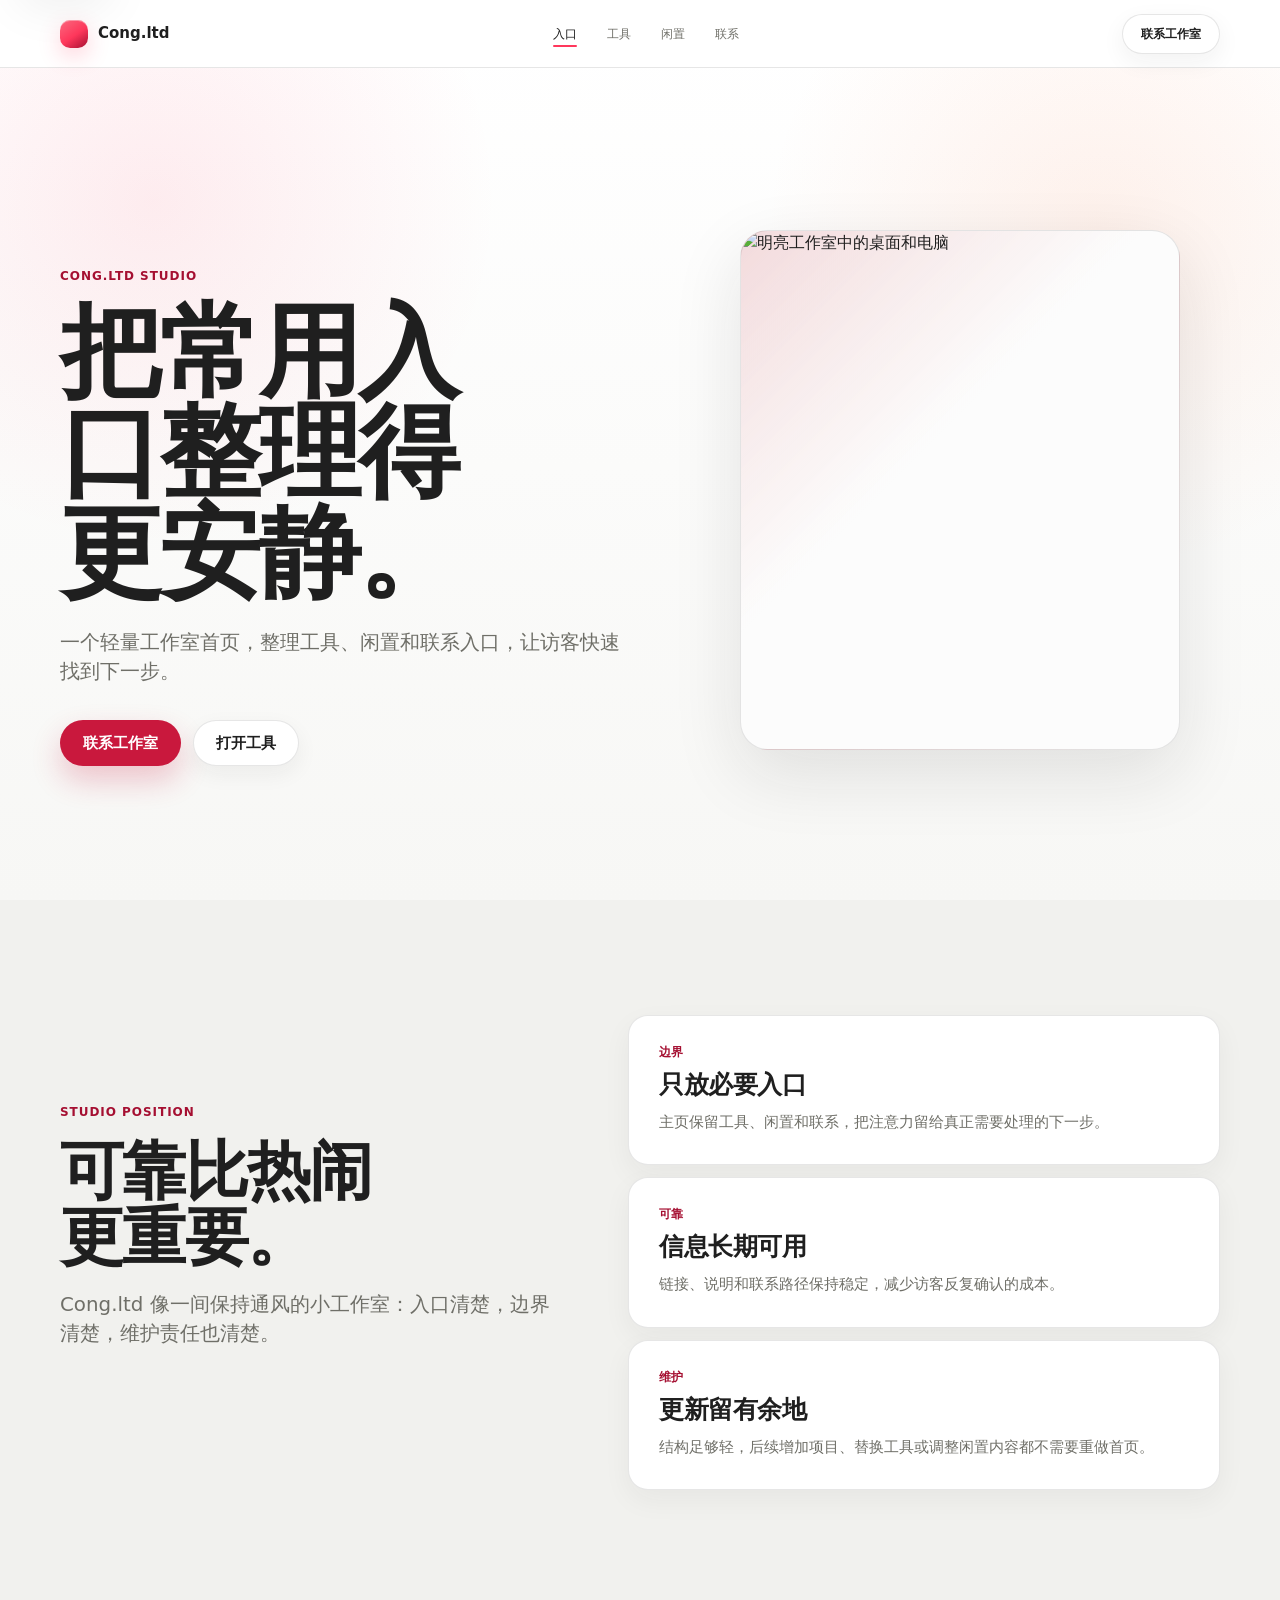
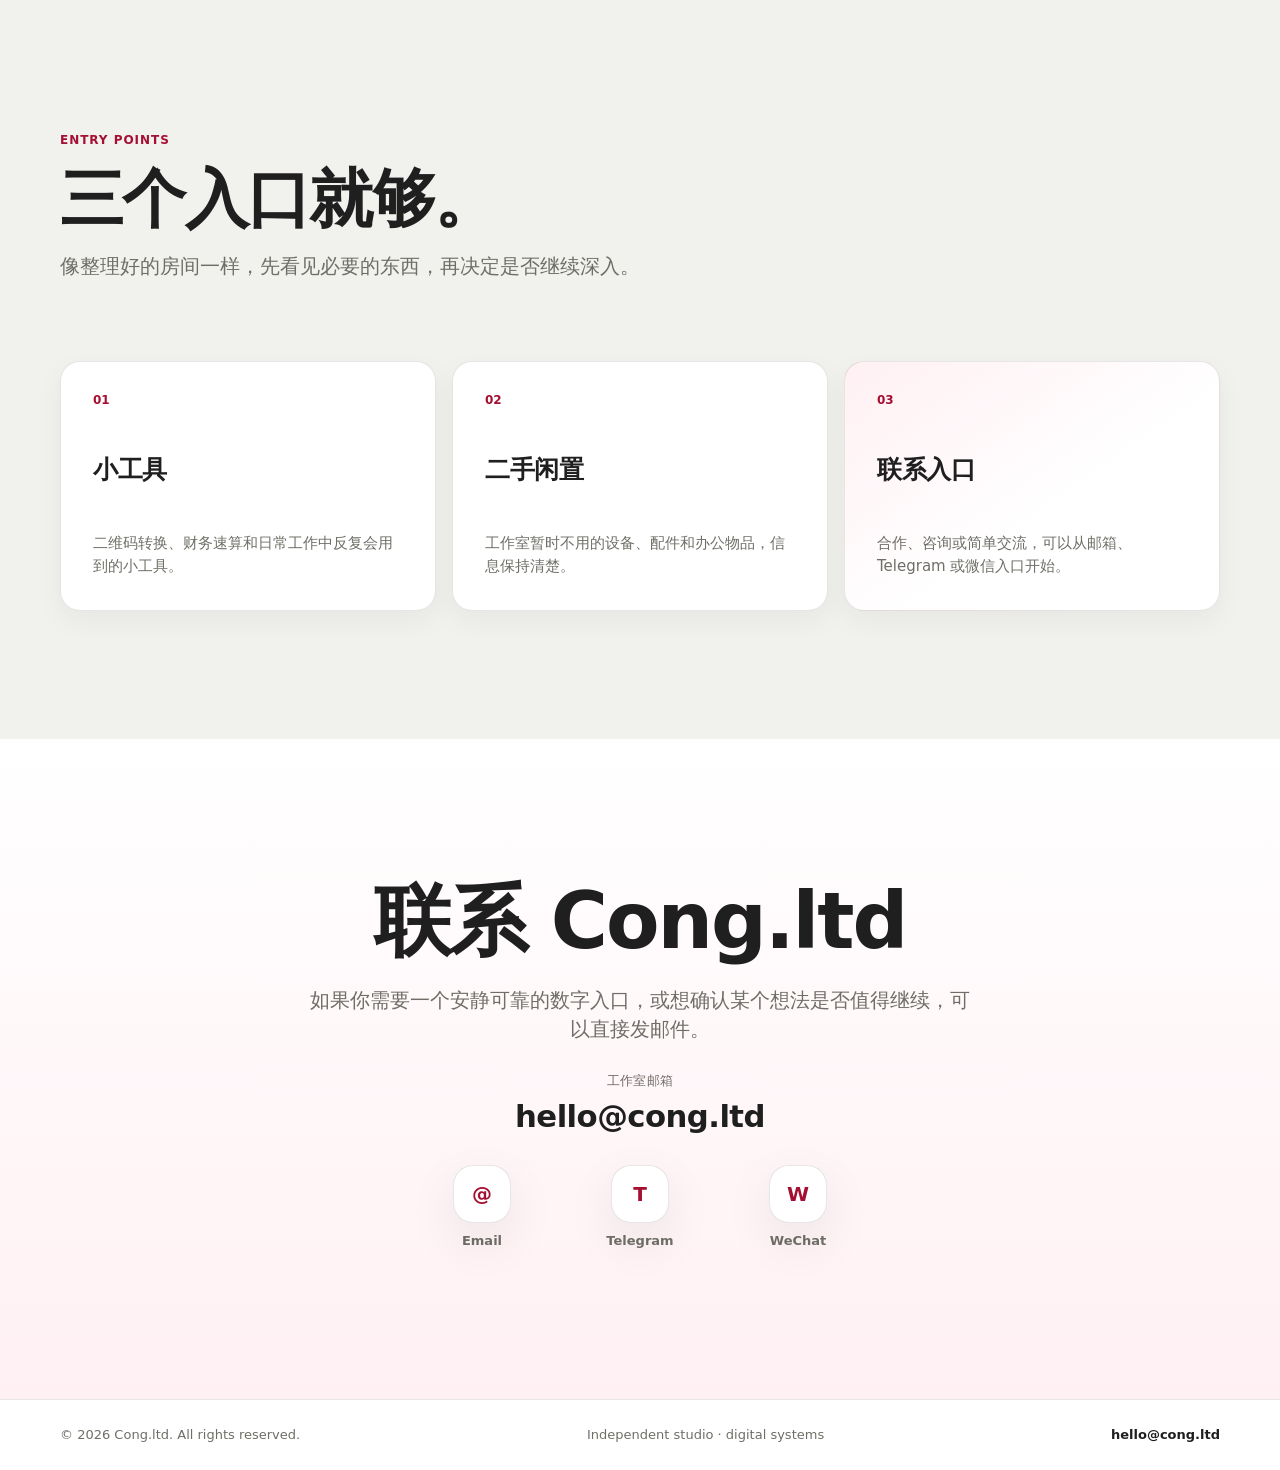
==== commit 86ddbf6a: "Fix homepage review issues" ====
--- a/index.html
+++ b/index.html
@@ -36,14 +36,14 @@
         <div class="studio-hero-copy">
           <p class="hero-kicker reveal">Cong.ltd studio</p>
           <h1 class="reveal">把常用入口整理得更安静。</h1>
-          <p class="hero-subtitle reveal">一个轻量工作室首页，放下工具、闲置和联系入口，让访客快速找到下一步。</p>
+          <p class="hero-subtitle reveal">一个轻量工作室首页，整理工具、闲置和联系入口，让访客快速找到下一步。</p>
           <div class="hero-actions reveal">
             <a class="btn" href="#contact">联系工作室</a>
             <a class="btn secondary" href="tools.html">打开工具</a>
           </div>
         </div>
         <figure class="hero-photo reveal">
-          <img src="https://images.unsplash.com/photo-1497366754035-f200968a6e72?auto=format&fit=crop&w=1200&q=80" alt="明亮工作室中的桌面和电脑">
+          <img src="https://images.unsplash.com/photo-1497366754035-f200968a6e72?auto=format&fit=crop&w=1200&q=80" alt="明亮工作室中的桌面和电脑" width="1200" height="800">
         </figure>
       </div>
     </section>
@@ -98,7 +98,7 @@
           <a class="studio-entry-card accent reveal" href="#contact">
             <span>03</span>
             <strong>联系入口</strong>
-            <p>合作、咨询或简单交流，可以从邮箱、Telegram 或企业微信开始。</p>
+            <p>合作、咨询或简单交流，可以从邮箱、Telegram 或微信入口开始。</p>
           </a>
         </div>
       </div>
--- a/assets/css/style.css
+++ b/assets/css/style.css
@@ -344,7 +344,7 @@
 }
 
 .hero-photo {
-  min-height: clamp(300px, 42vw, 520px);
+  height: clamp(300px, 42vw, 520px);
   border: 1px solid var(--line);
   border-radius: var(--radius-lg);
   background:
@@ -352,6 +352,13 @@
     var(--surface-soft);
   box-shadow: var(--shadow-card);
   overflow: hidden;
+}
+
+.hero-photo img {
+  width: 100%;
+  height: 100%;
+  object-fit: cover;
+  display: block;
 }
 
 .btn {
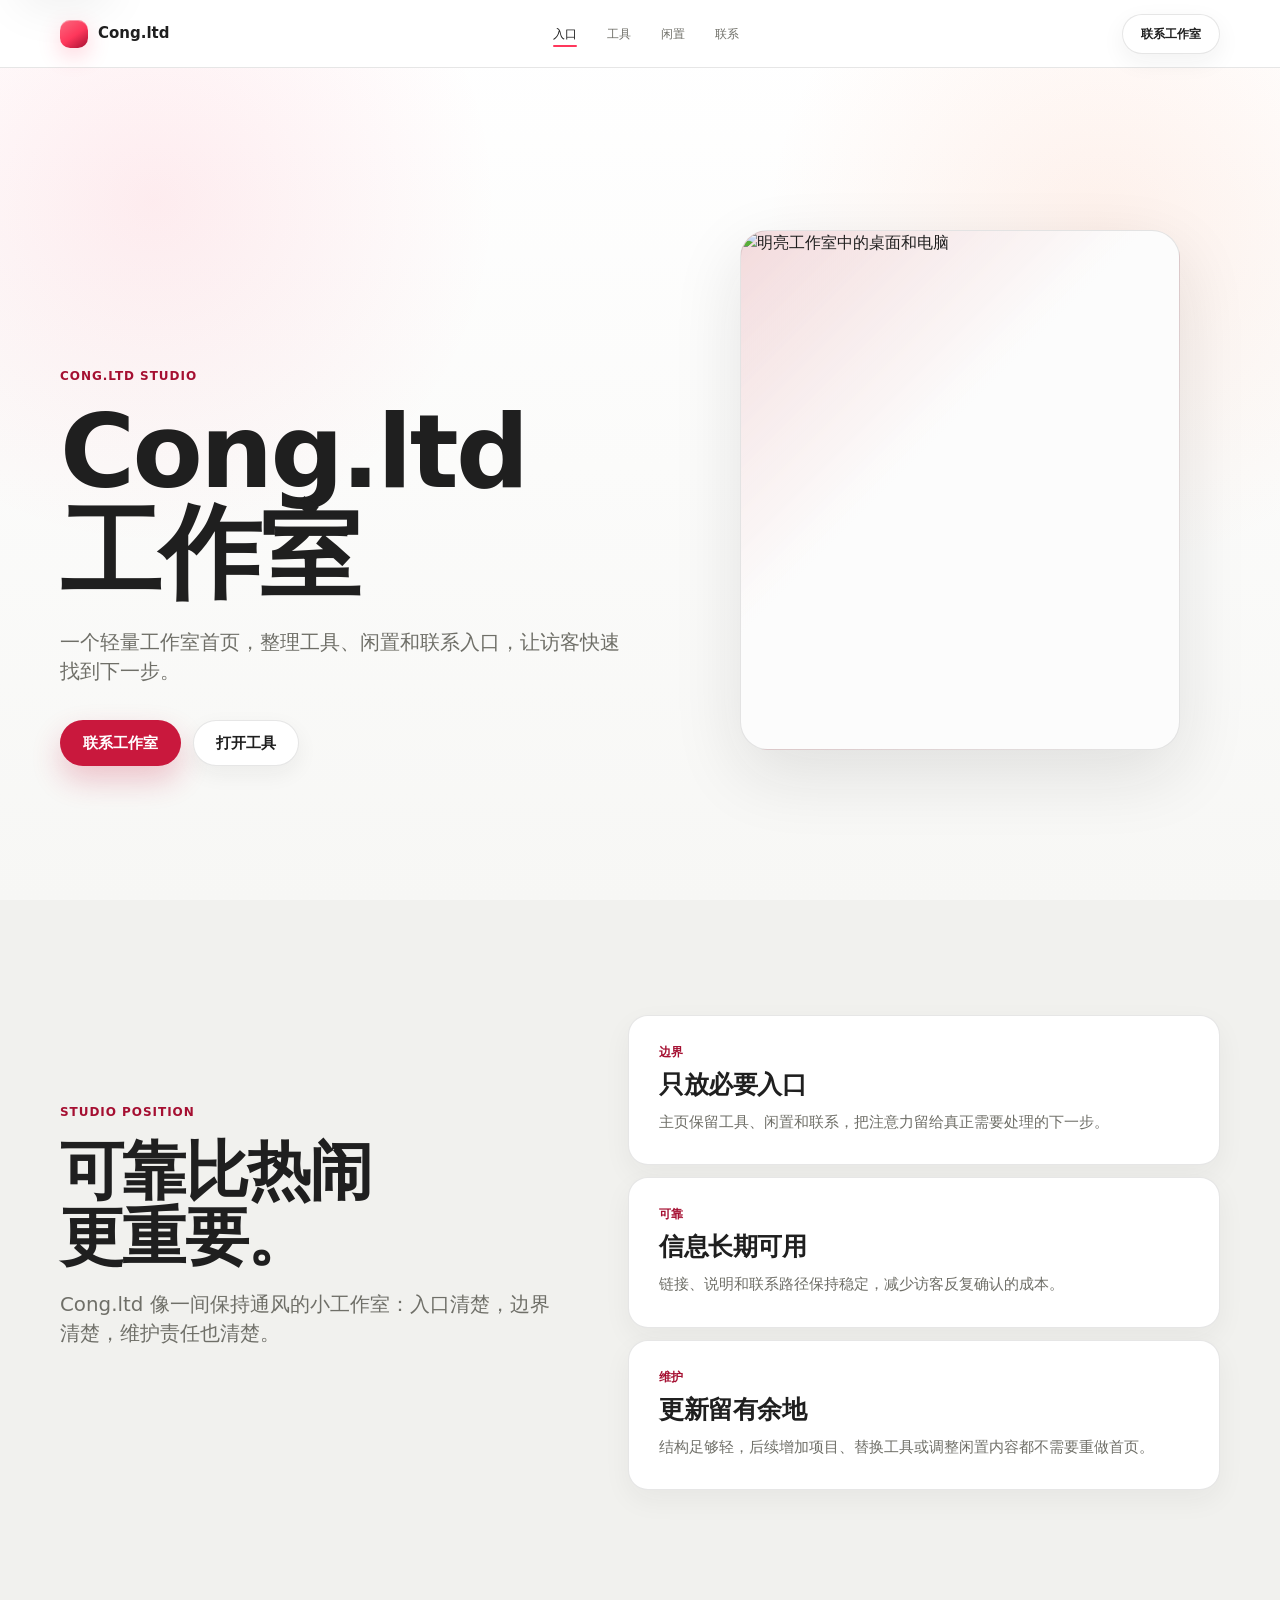
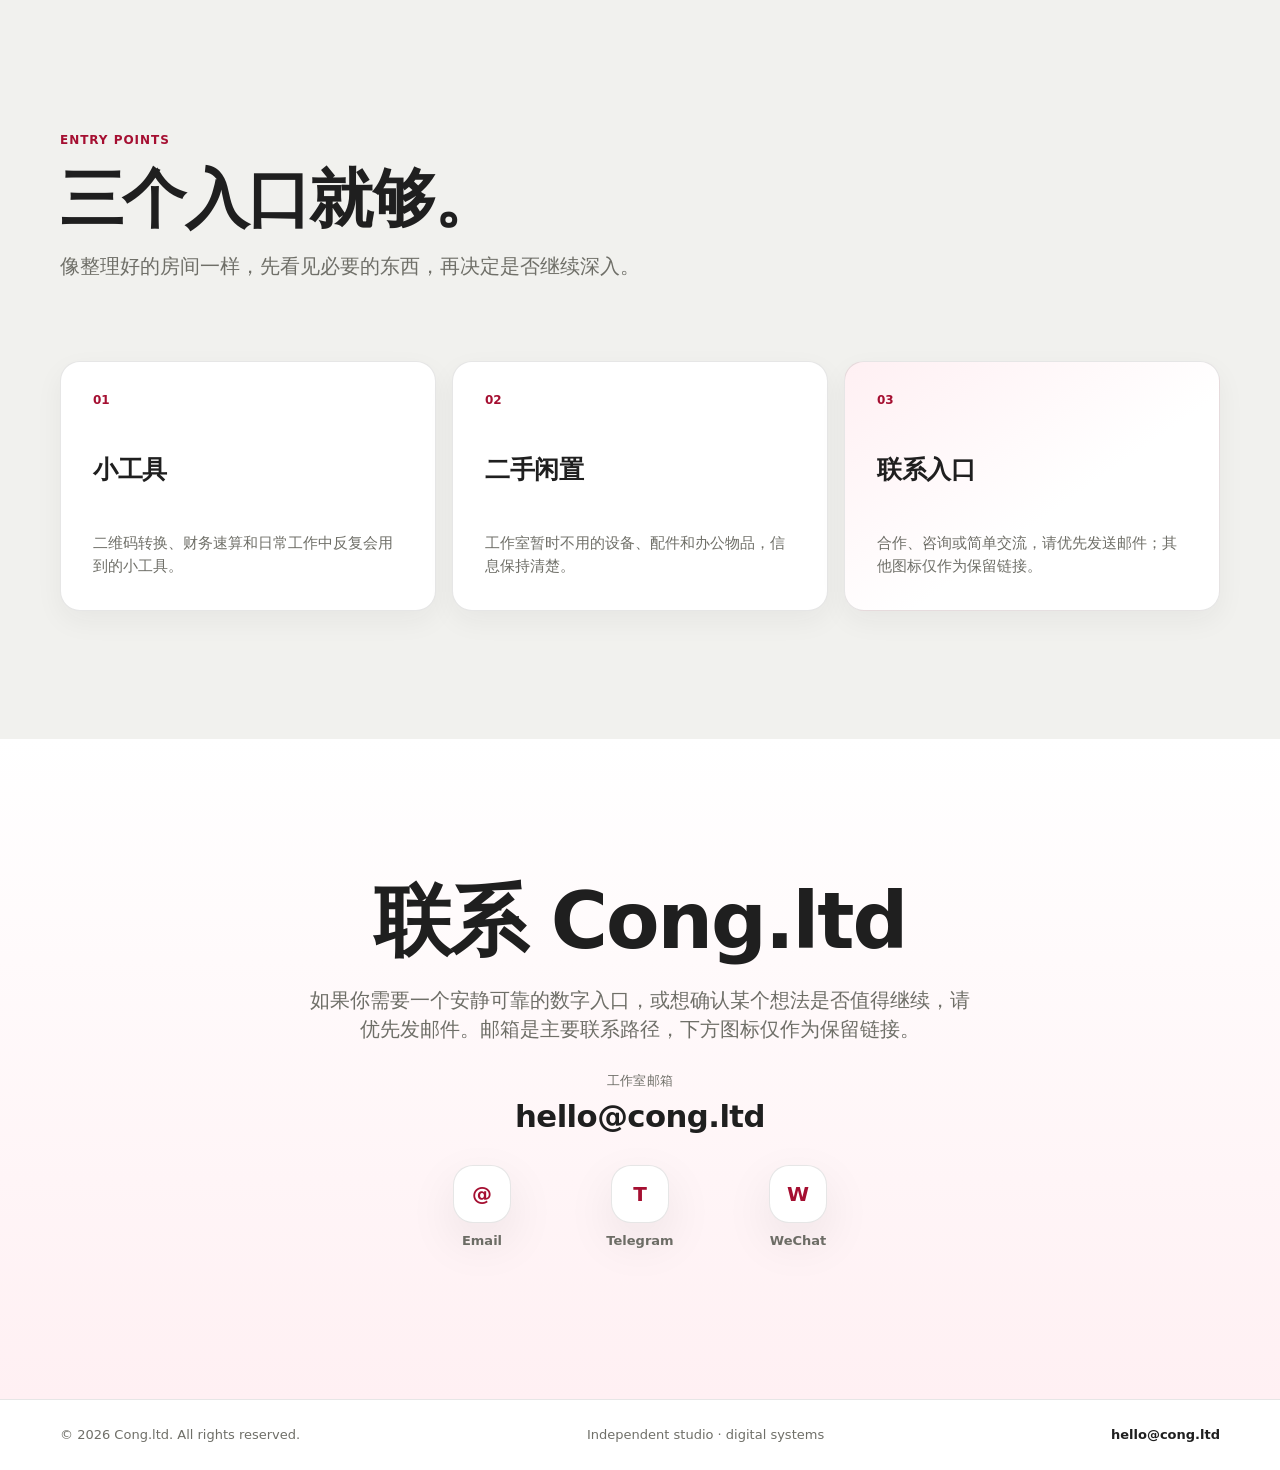
==== commit 5136a7ba: "Polish homepage semantics" ====
--- a/index.html
+++ b/index.html
@@ -35,7 +35,7 @@
       <div class="wrap studio-hero-inner">
         <div class="studio-hero-copy">
           <p class="hero-kicker reveal">Cong.ltd studio</p>
-          <h1 class="reveal">把常用入口整理得更安静。</h1>
+          <h1 class="reveal">Cong.ltd 工作室</h1>
           <p class="hero-subtitle reveal">一个轻量工作室首页，整理工具、闲置和联系入口，让访客快速找到下一步。</p>
           <div class="hero-actions reveal">
             <a class="btn" href="#contact">联系工作室</a>
@@ -98,7 +98,7 @@
           <a class="studio-entry-card accent reveal" href="#contact">
             <span>03</span>
             <strong>联系入口</strong>
-            <p>合作、咨询或简单交流，可以从邮箱、Telegram 或微信入口开始。</p>
+            <p>合作、咨询或简单交流，请优先发送邮件；其他图标仅作为保留链接。</p>
           </a>
         </div>
       </div>
@@ -107,7 +107,7 @@
     <section class="contact" id="contact">
       <div class="wrap reveal">
         <h2>联系 Cong.ltd</h2>
-        <p>如果你需要一个安静可靠的数字入口，或想确认某个想法是否值得继续，可以直接发邮件。</p>
+        <p>如果你需要一个安静可靠的数字入口，或想确认某个想法是否值得继续，请优先发邮件。邮箱是主要联系路径，下方图标仅作为保留链接。</p>
         <div class="contact-detail" aria-label="联系邮箱">
           <span>工作室邮箱</span>
           <a href="mailto:hello@cong.ltd?subject=Cong.ltd%20%E8%81%94%E7%B3%BB">hello@cong.ltd</a>
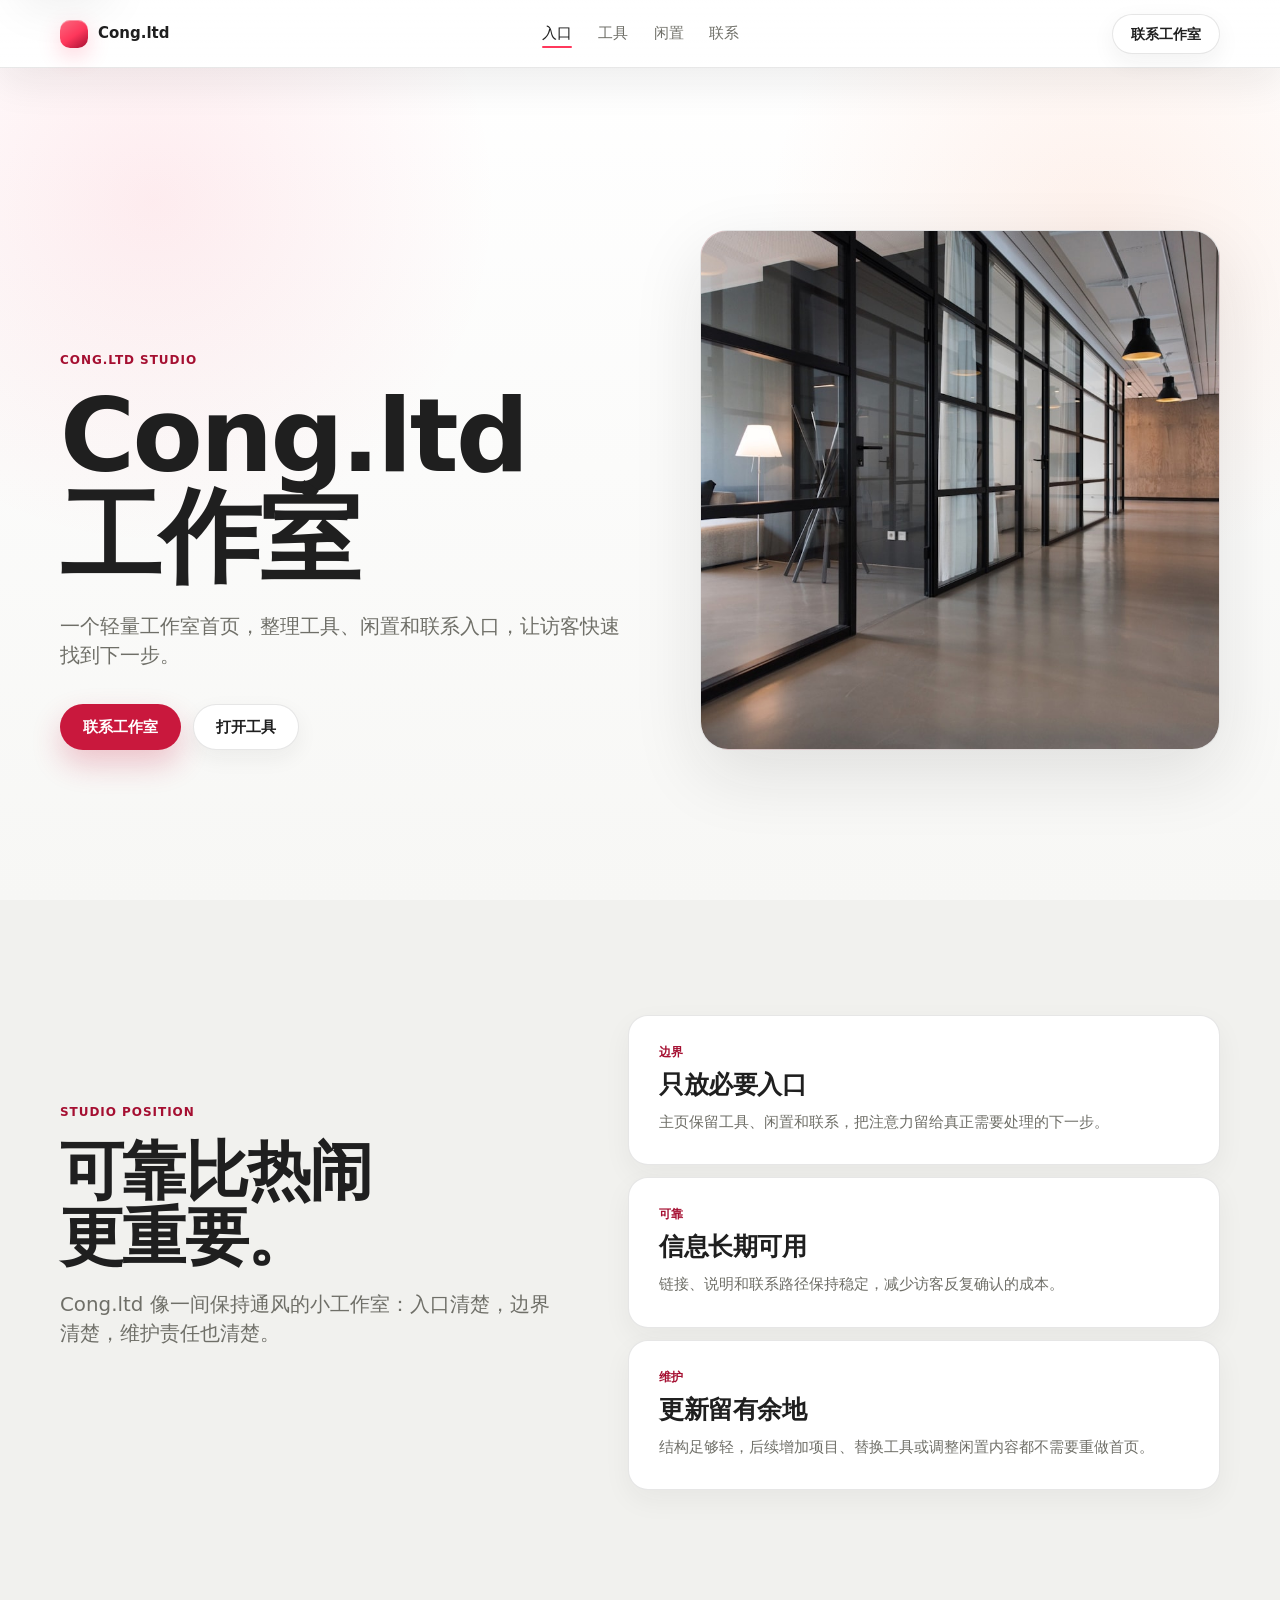
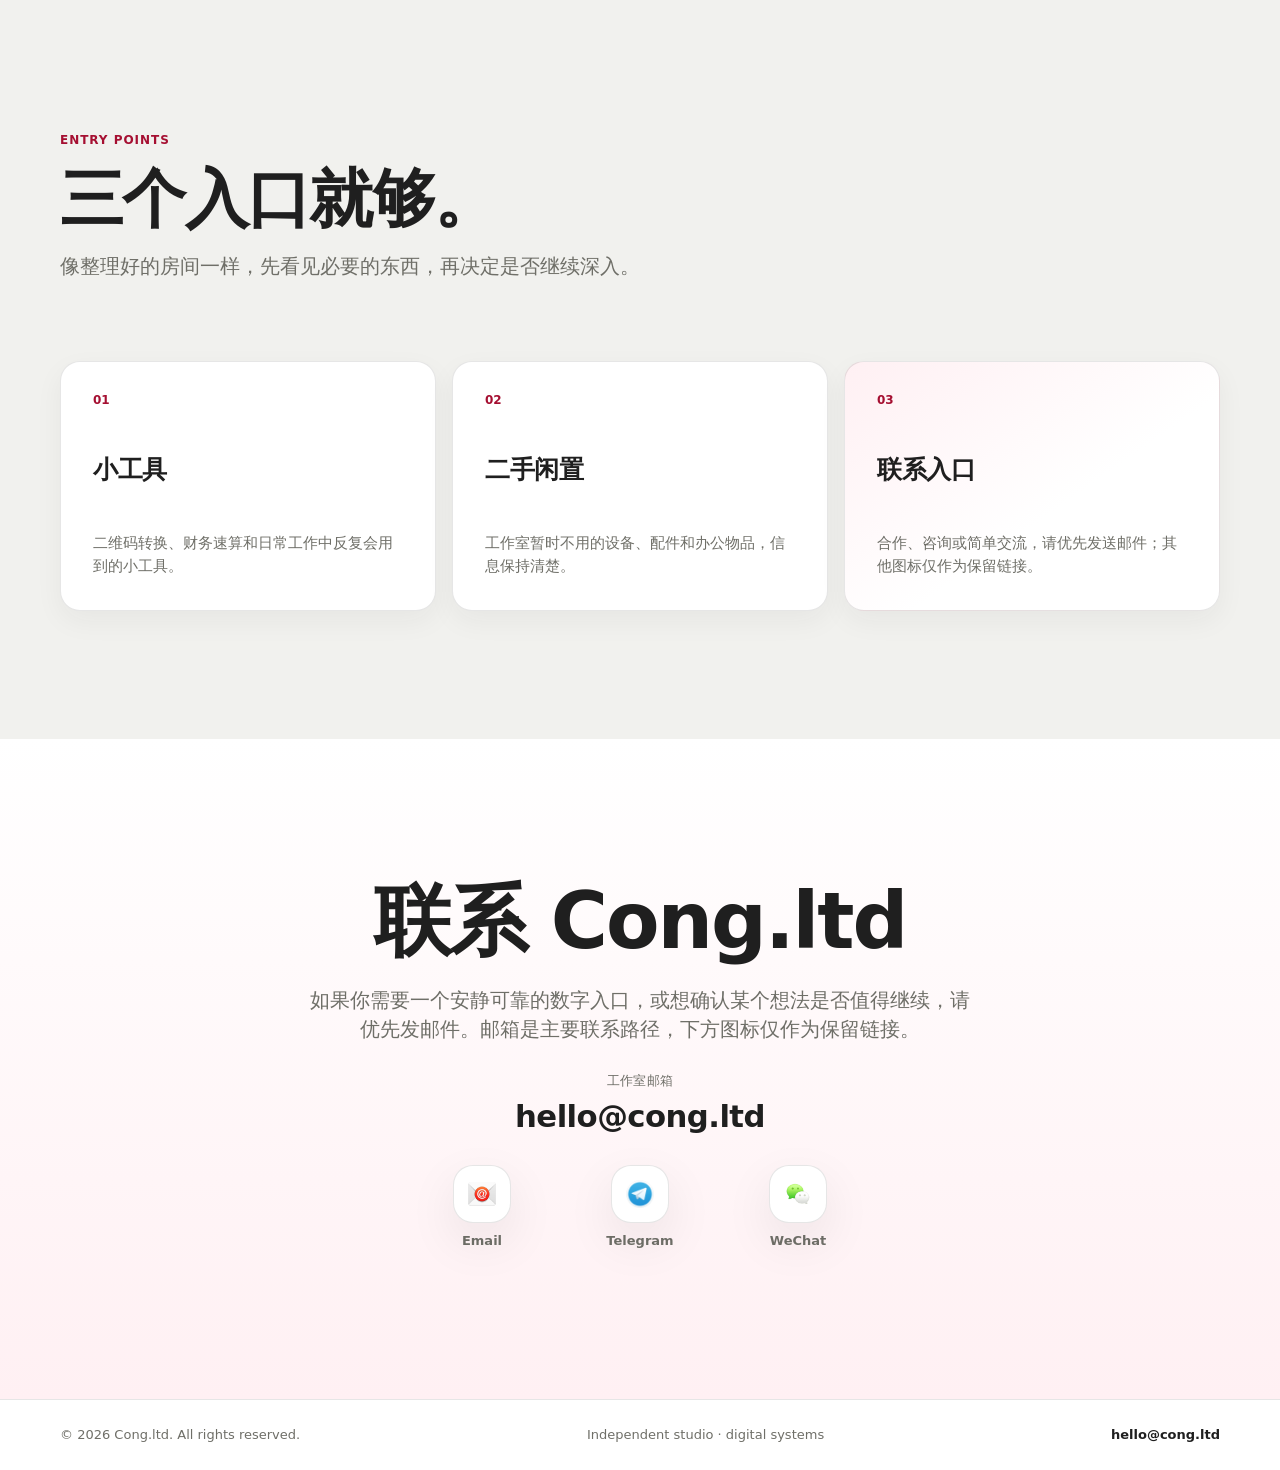
==== commit 02227f9c: "Fix local visual assets and nav layout" ====
--- a/index.html
+++ b/index.html
@@ -43,7 +43,7 @@
           </div>
         </div>
         <figure class="hero-photo reveal">
-          <img src="https://images.unsplash.com/photo-1497366754035-f200968a6e72?auto=format&fit=crop&w=1200&q=80" alt="明亮工作室中的桌面和电脑" width="1200" height="800">
+          <img src="assets/img/studio-hero.jpg" alt="明亮工作室中的桌面和电脑" width="1200" height="800" fetchpriority="high">
         </figure>
       </div>
     </section>
@@ -116,21 +116,21 @@
           <a class="contact-icon-link" aria-label="Email" href="mailto:hello@cong.ltd?subject=Cong.ltd%20%E8%81%94%E7%B3%BB">
             <span class="contact-icon-mark" aria-hidden="true">
               <span class="contact-icon-fallback">@</span>
-              <img src="https://pub-fa66d36fcbec41acb00d20a64ab77dc9.r2.dev/icons/email.png" alt="" width="28" height="28" loading="lazy" decoding="async" onload="this.previousElementSibling.hidden=true" onerror="this.remove()">
+              <img src="assets/icons/email.png" alt="" width="28" height="28" loading="lazy" decoding="async" onload="this.previousElementSibling.hidden=true" onerror="this.remove()">
             </span>
             <span class="contact-icon-text">Email</span>
           </a>
           <a class="contact-icon-link" aria-label="Telegram" href="https://t.me/JFNemo" target="_blank" rel="noopener noreferrer">
             <span class="contact-icon-mark" aria-hidden="true">
               <span class="contact-icon-fallback">T</span>
-              <img src="https://pub-fa66d36fcbec41acb00d20a64ab77dc9.r2.dev/icons/telegram.png" alt="" width="28" height="28" loading="lazy" decoding="async" onload="this.previousElementSibling.hidden=true" onerror="this.remove()">
+              <img src="assets/icons/telegram.png" alt="" width="28" height="28" loading="lazy" decoding="async" onload="this.previousElementSibling.hidden=true" onerror="this.remove()">
             </span>
             <span class="contact-icon-text">Telegram</span>
           </a>
           <a class="contact-icon-link" aria-label="WeChat" href="https://work.weixin.qq.com/?from=user_h5" target="_blank" rel="noopener noreferrer">
             <span class="contact-icon-mark" aria-hidden="true">
               <span class="contact-icon-fallback">W</span>
-              <img src="https://pub-fa66d36fcbec41acb00d20a64ab77dc9.r2.dev/icons/wechat.png" alt="" width="28" height="28" loading="lazy" decoding="async" onload="this.previousElementSibling.hidden=true" onerror="this.remove()">
+              <img src="assets/icons/wechat.png" alt="" width="28" height="28" loading="lazy" decoding="async" onload="this.previousElementSibling.hidden=true" onerror="this.remove()">
             </span>
             <span class="contact-icon-text">WeChat</span>
           </a>
--- a/assets/css/style.css
+++ b/assets/css/style.css
@@ -26,6 +26,7 @@
   --tracking-body: 0;
   --tracking-label: .08em;
   --text-caption: clamp(12px, .78vw, 13px);
+  --text-nav: clamp(15px, 1.05vw, 16px);
   --text-small: clamp(14px, .9vw, 15px);
   --text-body: clamp(16px, 1vw, 17px);
   --text-lead: clamp(18px, 1.55vw, 22px);
@@ -44,6 +45,7 @@
 
 body {
   margin: 0;
+  padding-top: var(--nav-h);
   min-width: 320px;
   background:
     linear-gradient(180deg, rgba(255, 255, 255, .92) 0%, rgba(247, 247, 245, .96) 42%, var(--bg) 100%);
@@ -116,15 +118,19 @@
 }
 
 .nav {
-  position: sticky;
+  position: fixed;
   top: 0;
+  left: 0;
+  right: 0;
   z-index: 20;
   height: var(--nav-h);
   color: var(--ink);
-  background: rgba(255, 255, 255, .82);
-  border-bottom: 1px solid var(--line);
-  backdrop-filter: blur(18px) saturate(150%);
-  -webkit-backdrop-filter: blur(18px) saturate(150%);
+  background:
+    linear-gradient(180deg, rgba(255, 255, 255, .9), rgba(255, 255, 255, .68));
+  border-bottom: 1px solid rgba(31, 31, 31, .1);
+  box-shadow: 0 14px 40px rgba(31, 31, 31, .08);
+  backdrop-filter: blur(24px) saturate(170%);
+  -webkit-backdrop-filter: blur(24px) saturate(170%);
 }
 
 .nav-inner {
@@ -163,11 +169,11 @@
   display: flex;
   align-items: center;
   justify-content: center;
-  gap: clamp(18px, 2.4vw, 30px);
+  gap: clamp(18px, 2vw, 28px);
   min-width: 0;
   flex: 1 1 auto;
   white-space: nowrap;
-  font-size: var(--text-caption);
+  font-size: var(--text-nav);
   line-height: 1;
   color: var(--muted);
 }
@@ -214,7 +220,7 @@
   border-radius: var(--radius-pill);
   background: var(--surface);
   color: var(--ink);
-  font-size: var(--text-caption);
+  font-size: var(--text-small);
   line-height: 1;
   font-weight: 700;
   white-space: nowrap;
@@ -344,6 +350,7 @@
 }
 
 .hero-photo {
+  margin: 0;
   height: clamp(300px, 42vw, 520px);
   border: 1px solid var(--line);
   border-radius: var(--radius-lg);
@@ -1401,12 +1408,18 @@
 }
 
 .reveal {
-  opacity: 0;
-  transform: translateY(18px);
+  opacity: 1;
+  transform: none;
   transition: opacity .7s ease, transform .7s ease;
 }
 
 .reveal.visible {
+  opacity: 1;
+  transform: none;
+}
+
+.hero .reveal,
+.page-hero .reveal {
   opacity: 1;
   transform: none;
 }
@@ -1551,14 +1564,16 @@
 
   .hero,
   .studio-hero {
+    min-height: auto;
     padding-top: 58px;
     padding-bottom: 54px;
   }
 
   .hero h1,
   .studio-hero h1 {
-    font-size: clamp(42px, 12.5vw, 58px);
-    line-height: 1.05;
+    max-width: 100%;
+    font-size: clamp(39px, 10.8vw, 46px);
+    line-height: 1.08;
     letter-spacing: -0.024em;
   }
 
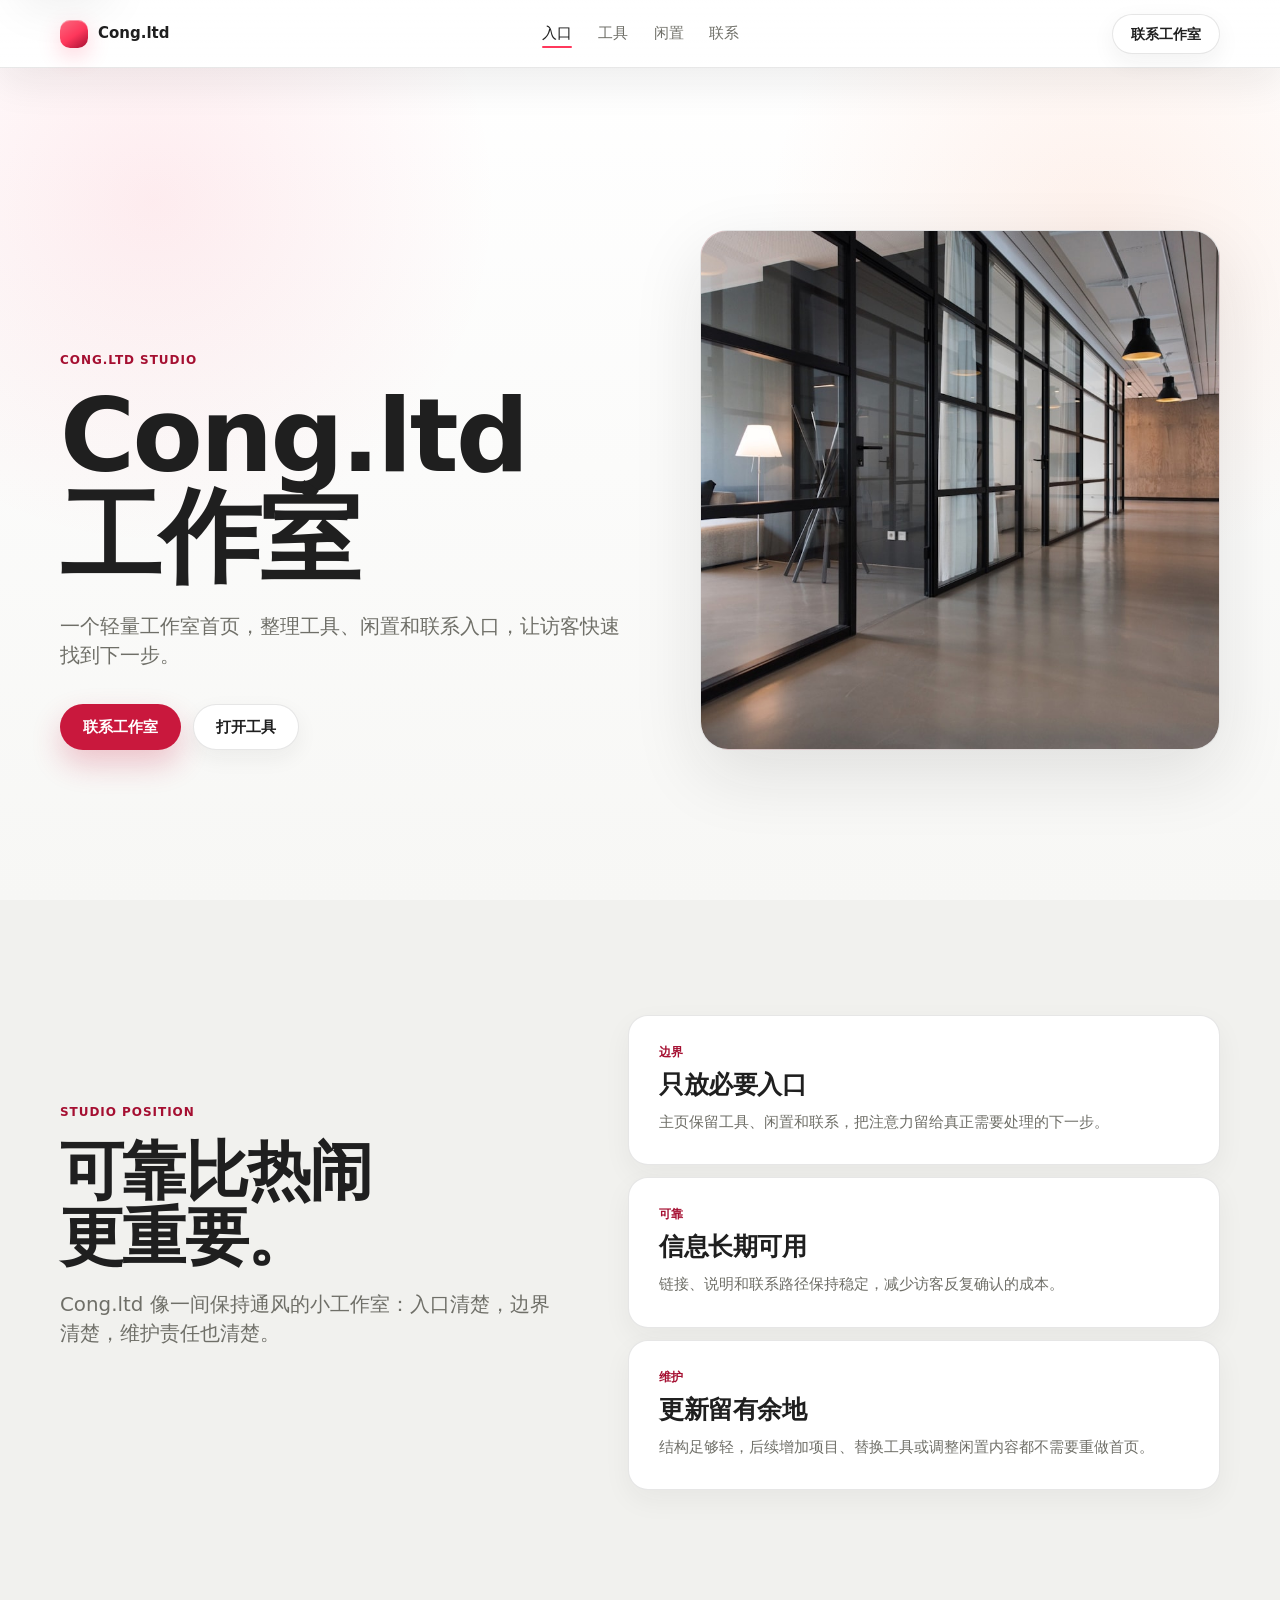
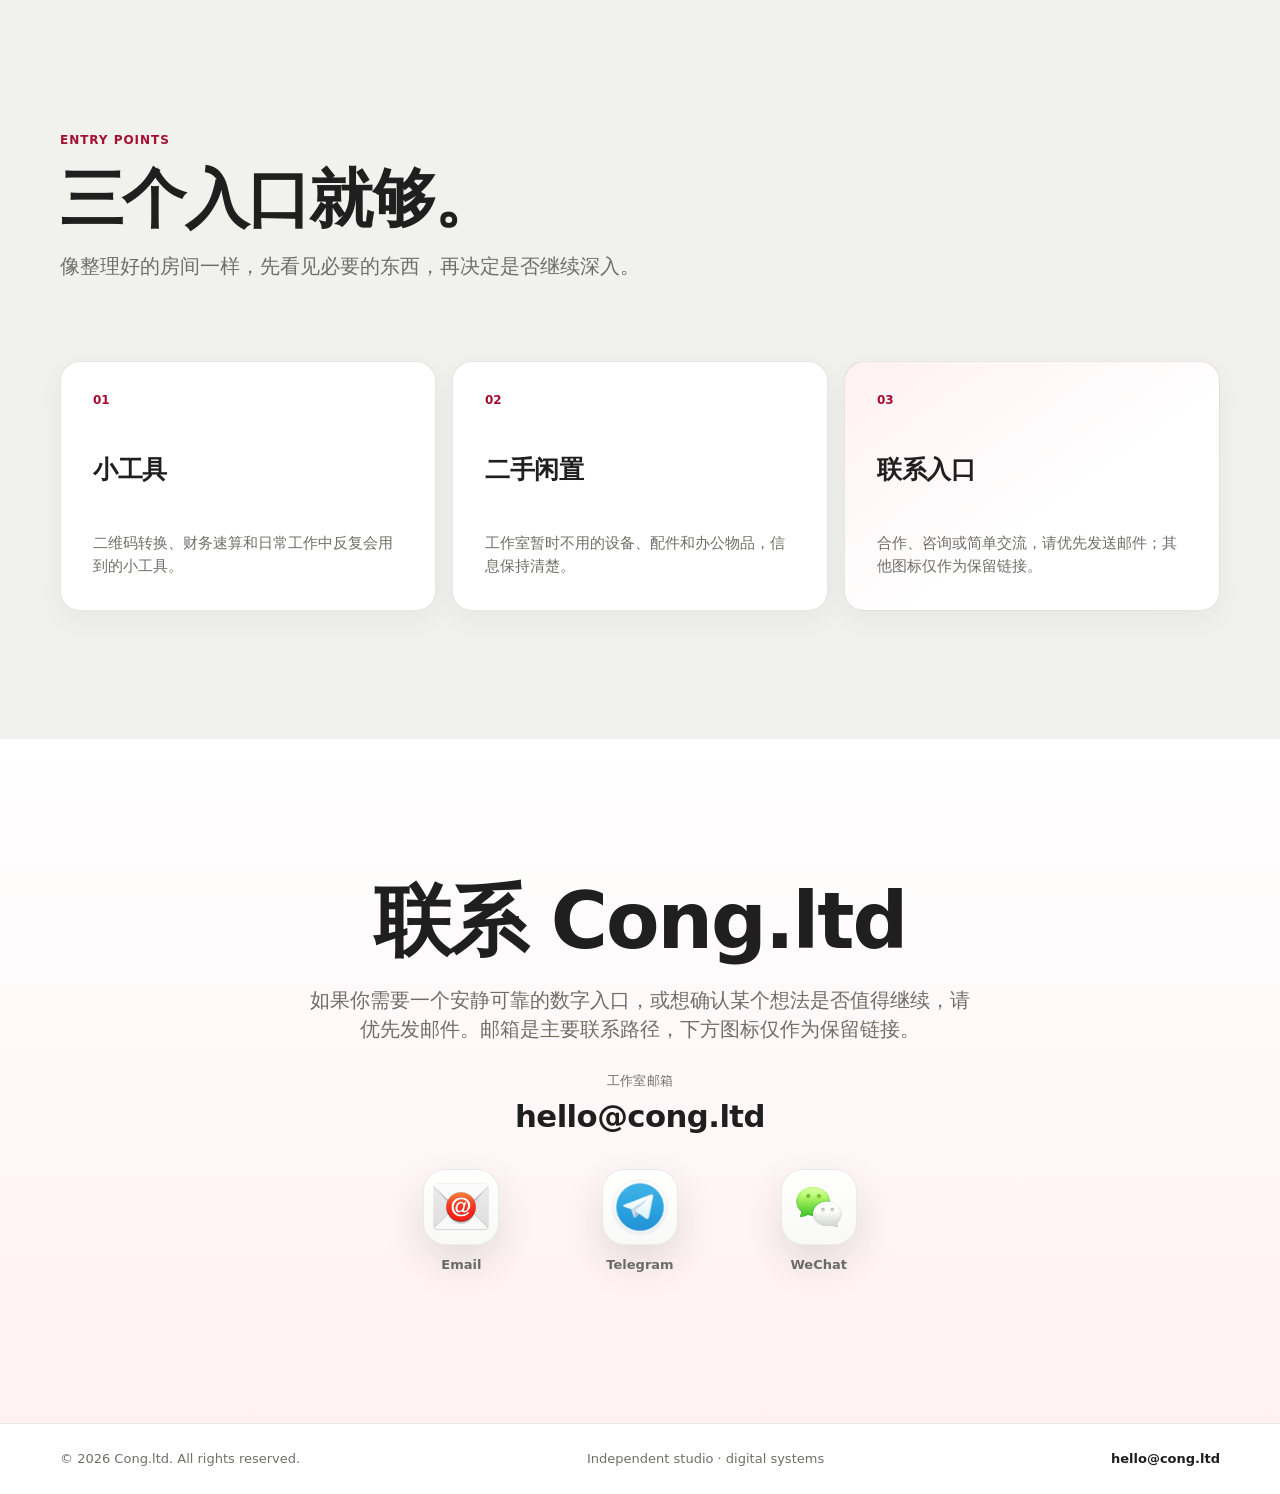
==== commit 60bb7eee: "Enlarge contact icons and update WeChat link" ====
--- a/index.html
+++ b/index.html
@@ -116,21 +116,21 @@
           <a class="contact-icon-link" aria-label="Email" href="mailto:hello@cong.ltd?subject=Cong.ltd%20%E8%81%94%E7%B3%BB">
             <span class="contact-icon-mark" aria-hidden="true">
               <span class="contact-icon-fallback">@</span>
-              <img src="assets/icons/email.png" alt="" width="28" height="28" loading="lazy" decoding="async" onload="this.previousElementSibling.hidden=true" onerror="this.remove()">
+              <img src="assets/icons/email.png" alt="" width="56" height="56" loading="lazy" decoding="async" onload="this.previousElementSibling.hidden=true" onerror="this.remove()">
             </span>
             <span class="contact-icon-text">Email</span>
           </a>
           <a class="contact-icon-link" aria-label="Telegram" href="https://t.me/JFNemo" target="_blank" rel="noopener noreferrer">
             <span class="contact-icon-mark" aria-hidden="true">
               <span class="contact-icon-fallback">T</span>
-              <img src="assets/icons/telegram.png" alt="" width="28" height="28" loading="lazy" decoding="async" onload="this.previousElementSibling.hidden=true" onerror="this.remove()">
+              <img src="assets/icons/telegram.png" alt="" width="56" height="56" loading="lazy" decoding="async" onload="this.previousElementSibling.hidden=true" onerror="this.remove()">
             </span>
             <span class="contact-icon-text">Telegram</span>
           </a>
-          <a class="contact-icon-link" aria-label="WeChat" href="https://work.weixin.qq.com/?from=user_h5" target="_blank" rel="noopener noreferrer">
+          <a class="contact-icon-link" aria-label="WeChat" href="https://work.weixin.qq.com/ca/cawcdeea6aa4f7439a" target="_blank" rel="noopener noreferrer">
             <span class="contact-icon-mark" aria-hidden="true">
               <span class="contact-icon-fallback">W</span>
-              <img src="assets/icons/wechat.png" alt="" width="28" height="28" loading="lazy" decoding="async" onload="this.previousElementSibling.hidden=true" onerror="this.remove()">
+              <img src="assets/icons/wechat.png" alt="" width="56" height="56" loading="lazy" decoding="async" onload="this.previousElementSibling.hidden=true" onerror="this.remove()">
             </span>
             <span class="contact-icon-text">WeChat</span>
           </a>
--- a/assets/css/style.css
+++ b/assets/css/style.css
@@ -1066,12 +1066,12 @@
 }
 
 .contact-icons {
-  width: min(100%, 460px);
-  margin: 30px auto 0;
+  width: min(100%, 520px);
+  margin: 34px auto 0;
   display: flex;
   align-items: stretch;
   justify-content: center;
-  gap: 14px;
+  gap: 16px;
 }
 
 .contact-icon-link {
@@ -1079,7 +1079,7 @@
   flex: 1 1 0;
   display: grid;
   justify-items: center;
-  gap: 10px;
+  gap: 12px;
   color: var(--muted);
   font-size: 13px;
   line-height: 1.23;
@@ -1094,22 +1094,26 @@
 
 .contact-icon-mark {
   position: relative;
-  width: 58px;
-  height: 58px;
+  width: 76px;
+  height: 76px;
   display: inline-grid;
   place-items: center;
-  border: 1px solid var(--line);
-  border-radius: var(--radius-md);
-  background: var(--surface);
-  box-shadow: var(--shadow-soft);
+  border: 1px solid rgba(31, 31, 31, .08);
+  border-radius: 22px;
+  background:
+    linear-gradient(180deg, rgba(255, 255, 255, .96), rgba(247, 247, 245, .82)),
+    var(--surface);
+  box-shadow:
+    inset 0 1px 0 rgba(255, 255, 255, .9),
+    0 18px 42px rgba(31, 31, 31, .12);
   overflow: hidden;
 }
 
 .contact-icon-mark img {
   position: absolute;
   inset: 50% auto auto 50%;
-  width: 28px;
-  height: 28px;
+  width: 56px;
+  height: 56px;
   object-fit: contain;
   transform: translate(-50%, -50%);
 }
@@ -1687,12 +1691,13 @@
   }
 
   .contact-icons {
-    width: min(100%, 360px);
+    width: min(100%, 380px);
   }
 
   .contact-icon-mark {
-    width: 54px;
-    height: 54px;
+    width: 72px;
+    height: 72px;
+    border-radius: 21px;
   }
 
   .footer-inner {
